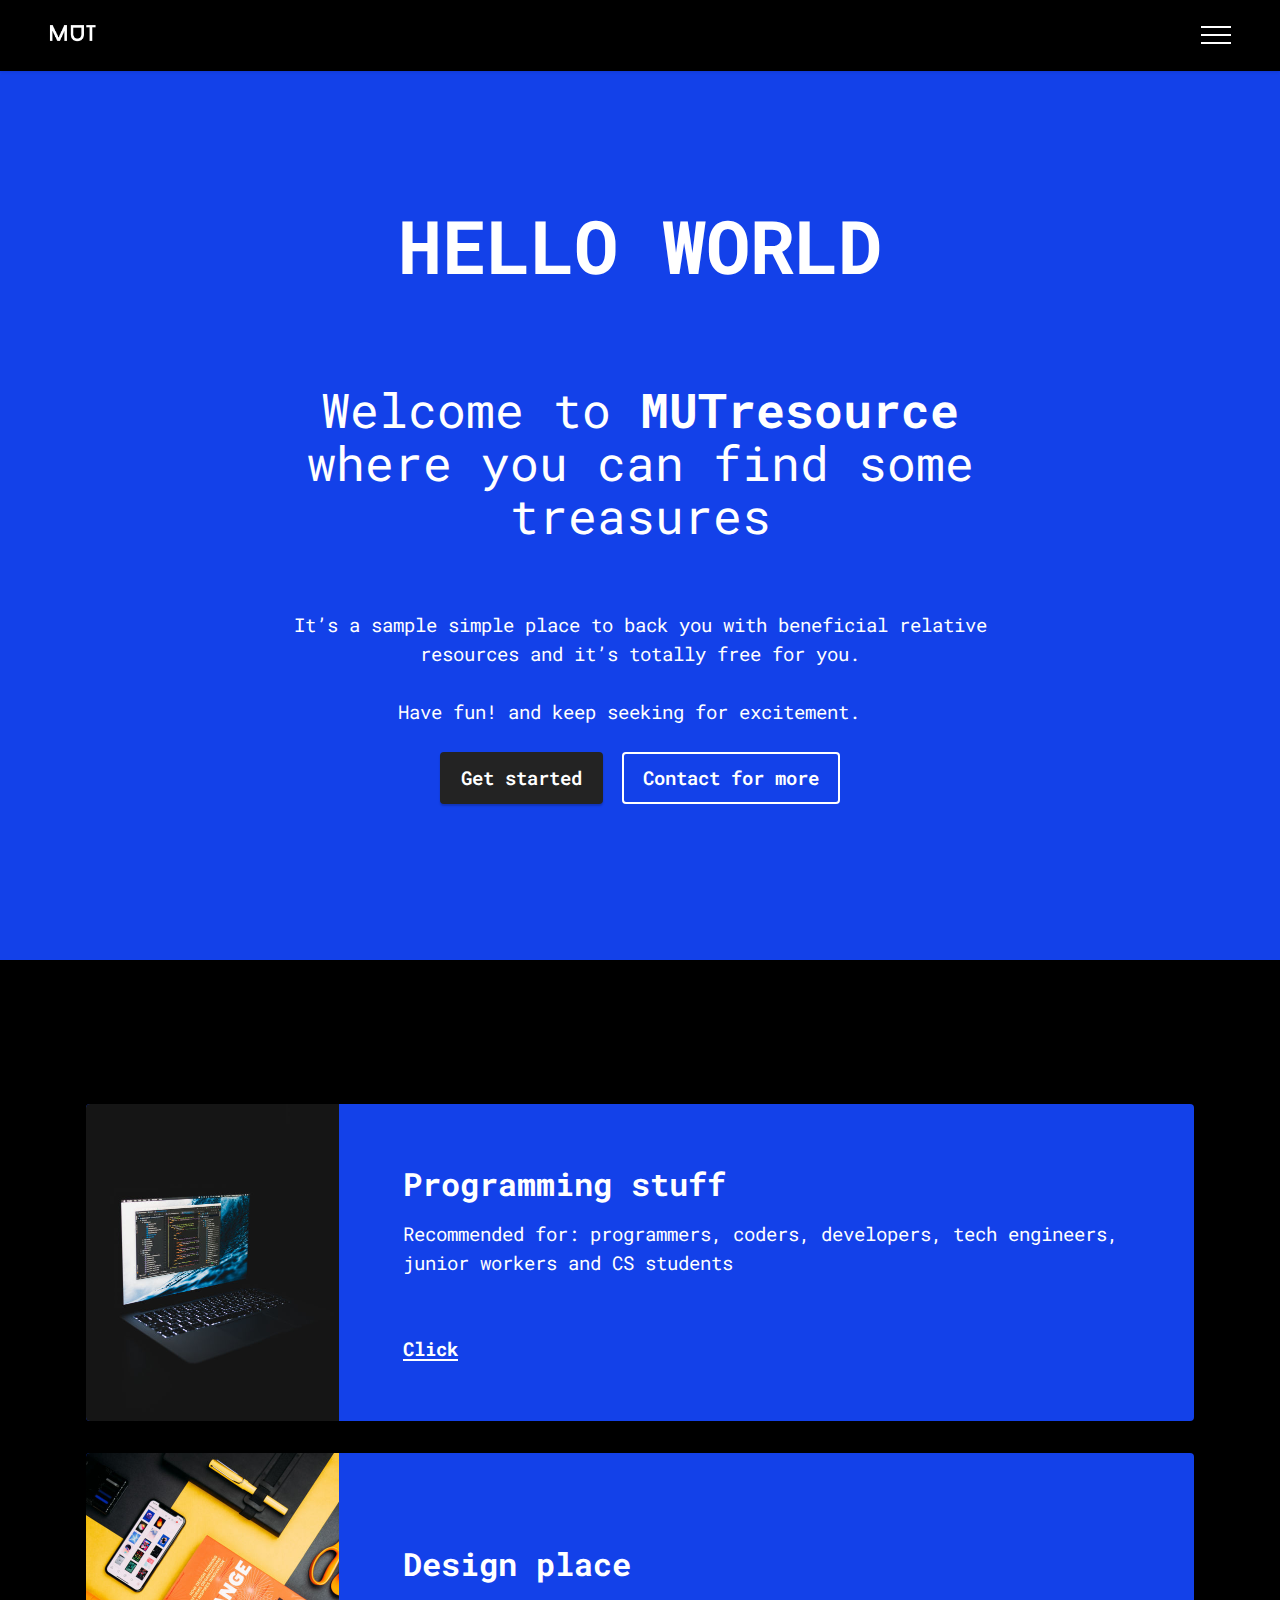
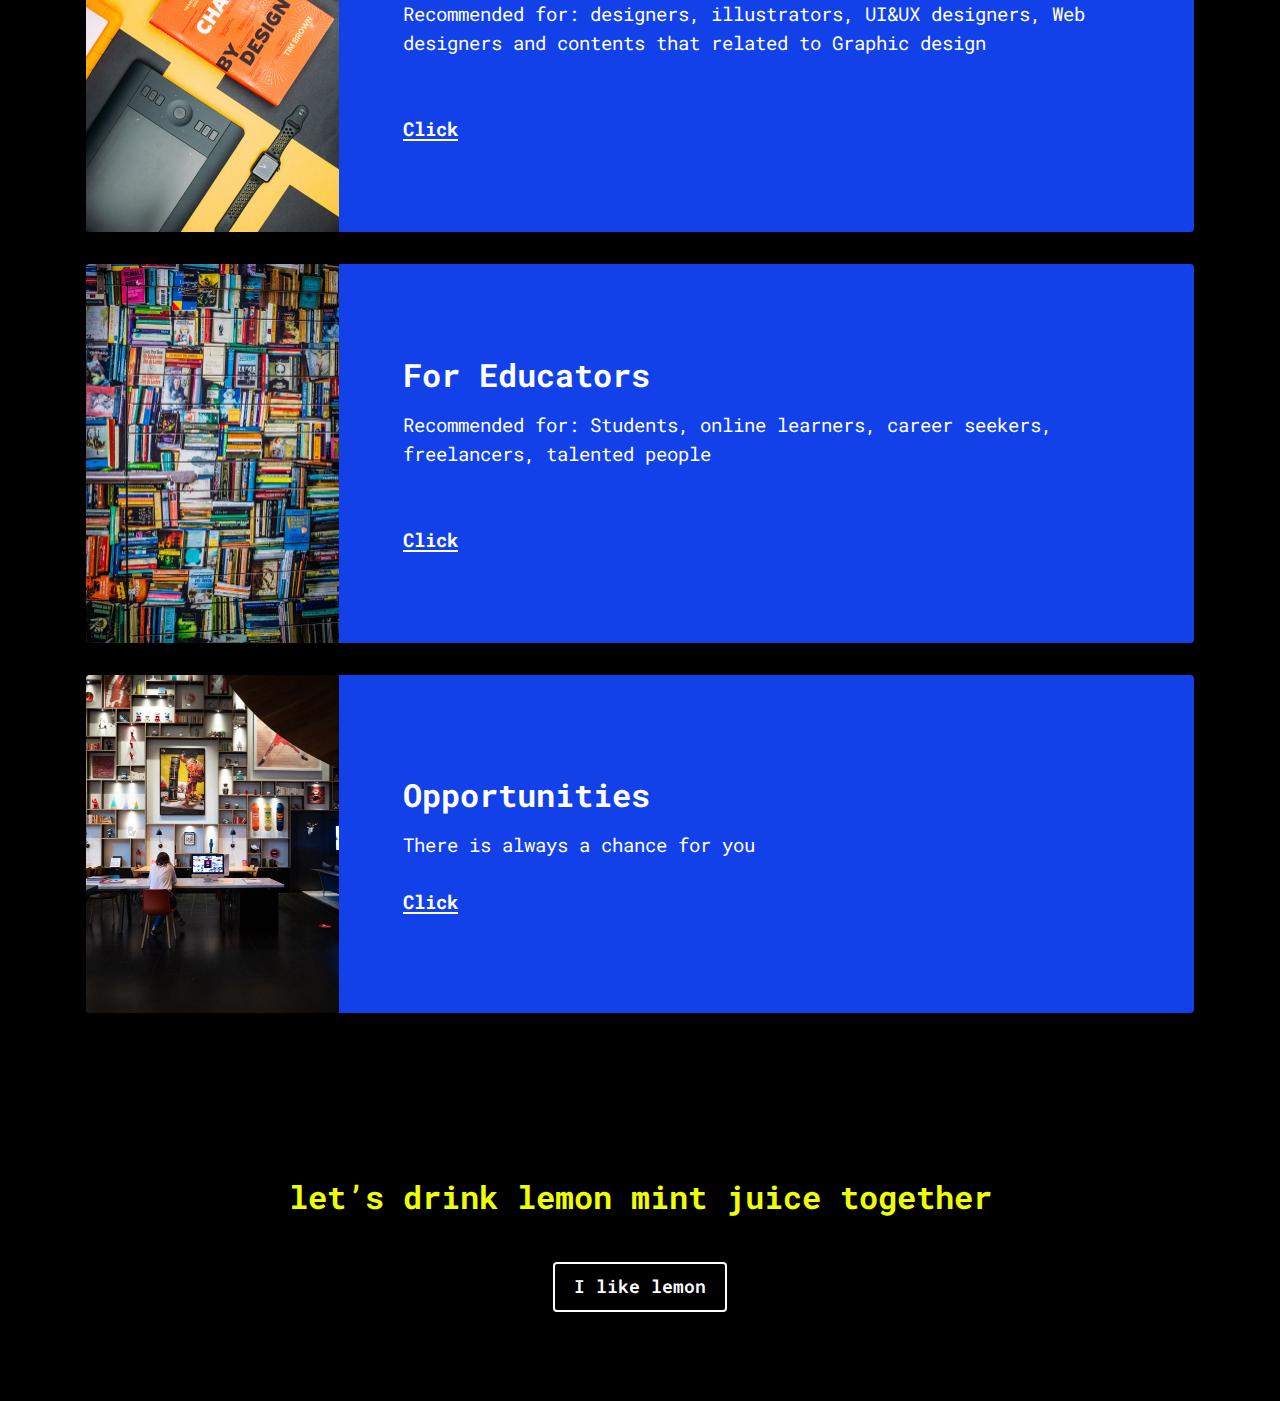
==== index.html @ 55e2ef4f "Update index.html" ====
<!DOCTYPE html>
<html  >
<head>
  <!-- Site made with Mobirise Website Builder v5.3.0, https://mobirise.com -->
  <meta charset="UTF-8">
  <meta http-equiv="X-UA-Compatible" content="IE=edge">
  <meta name="generator" content="Mobirise v5.3.0, mobirise.com">
  <meta name="viewport" content="width=device-width, initial-scale=1, minimum-scale=1">
  <link rel="shortcut icon" href="assets/images/mutw-128x128.png" type="image/x-icon">
  <meta name="description" content="A container for useful resources">
  
  
  <title>MUT</title>
  <link rel="stylesheet" href="assets/web/assets/mobirise-icons2/mobirise2.css">
  <link rel="stylesheet" href="assets/tether/tether.min.css">
  <link rel="stylesheet" href="assets/bootstrap/css/bootstrap.min.css">
  <link rel="stylesheet" href="assets/bootstrap/css/bootstrap-grid.min.css">
  <link rel="stylesheet" href="assets/bootstrap/css/bootstrap-reboot.min.css">
  <link rel="stylesheet" href="assets/dropdown/css/style.css">
  <link rel="stylesheet" href="assets/socicon/css/styles.css">
  <link rel="stylesheet" href="assets/theme/css/style.css">
  <link rel="preload" as="style" href="assets/mobirise/css/mbr-additional.css"><link rel="stylesheet" href="assets/mobirise/css/mbr-additional.css" type="text/css">
  
  
  
  
</head>
<body>
  
  <section class="menu menu1 cid-sCCufRMizf" once="menu" id="menu1-a">
    

    <nav class="navbar navbar-dropdown navbar-fixed-top collapsed">
        <div class="container-fluid">
            <div class="navbar-brand">
                <span class="navbar-logo">
                    <a href="index.html">
                        <img src="assets/images/mutw-80x80.png" alt="Home page" style="height: 3rem;">
                    </a>
                </span>
                
            </div>
            <button class="navbar-toggler" type="button" data-toggle="collapse" data-target="#navbarSupportedContent" aria-controls="navbarNavAltMarkup" aria-expanded="false" aria-label="Toggle navigation">
                <div class="hamburger">
                    <span></span>
                    <span></span>
                    <span></span>
                    <span></span>
                </div>
            </button>
            <div class="collapse navbar-collapse" id="navbarSupportedContent">
                <ul class="navbar-nav nav-dropdown nav-right" data-app-modern-menu="true"><li class="nav-item"><a class="nav-link link text-primary display-4" href="index.html">
                            Home</a></li><li class="nav-item"><a class="nav-link link text-primary display-4" href="Contact.html">Contact</a></li>
                    <li class="nav-item"><a class="nav-link link text-primary display-4" href="Programming.html">
                            Programming stuff</a></li>
                    <li class="nav-item"><a class="nav-link link text-primary display-4" href="Design place.html">Design place</a>
                    </li><li class="nav-item"><a class="nav-link link text-primary display-4" href="For educators.html">For educators</a></li><li class="nav-item"><a class="nav-link link text-primary display-4" href="Opportunities.html">Opportunities</a></li><li class="nav-item"><a class="nav-link link text-primary display-4" href="https://ko-fi.com/yasser_mutwakil">Buy me a coffee</a></li></ul>
                
                
            </div>
        </div>
    </nav>
</section>

<section class="header5 cid-sCCaR4shch mbr-fullscreen" id="header5-1">

    

    

    <div class="container-fluid">
        <div class="row justify-content-center">
            <div class="col-12 col-lg-7">
                <h1 class="mbr-section-title mbr-fonts-style mbr-white mb-3 display-1"><strong>HELLO WORLD</strong><br><strong><br></strong></h1>
                <h2 class="mbr-section-subtitle mbr-fonts-style mbr-white mb-3 display-2">Welcome to <strong>MUTresource</strong> where you can find some treasures<br><br></h2>
                <p class="mbr-text mbr-fonts-style mbr-white display-7">It’s a sample simple place to back you with beneficial relative resources and it’s totally free for you.<br><br>Have fun! and keep seeking for excitement.&nbsp;&nbsp;</p>
                <div class="mbr-section-btn mt-3"><a class="btn btn-black display-7" href="index.html#features11-2">Get started</a>
                    <a class="btn btn-primary-outline display-7" href="Contact.html">Contact for more</a></div>
            </div>
        </div>
    </div>
</section>

<section class="features10 cid-sCCaWDfQAD" id="features11-2">
    <!---->
    
    
    <div class="container">
        <div class="title">
            <h3 class="mbr-section-title mbr-fonts-style mb-4 display-2"></h3>
            
        </div>
        <div class="card">
            <div class="card-wrapper">
                <div class="row align-items-center">
                    <div class="col-12 col-md-3">
                        <div class="image-wrapper">
                            <a href="Programming.html"><img src="assets/images/altumcode-u0tbtn8ur8i-unsplash-506x633.jpg" alt="programming stuff" title=""></a>
                        </div>
                    </div>
                    <div class="col-12 col-md">
                        <div class="card-box">
                            <div class="row">
                                <div class="col-12">
                                    <div class="top-line">
                                        <h4 class="card-title mbr-fonts-style display-5"><strong>Programming stuff</strong></h4>
                                        <p class="cost mbr-fonts-style display-5"></p>
                                    </div>
                                </div>
                                <div class="col-12">
                                    <div class="bottom-line">
                                        <p class="mbr-text mbr-fonts-style m-0 display-7">Recommended for: programmers, coders, developers, tech engineers, junior workers and CS students<br><br><br><a href="Programming.html" class="text-secondary text-primary"><strong>Click</strong></a></p>
                                    </div>
                                </div>
                            </div>
                        </div>
                    </div>
                </div>
            </div>
        </div>
        <div class="card">
            <div class="card-wrapper">
                <div class="row align-items-center">
                    <div class="col-12 col-md-3">
                        <div class="image-wrapper">
                            <a href="Design place.html"><img src="assets/images/krisztian-tabori-iyanci0cyrk-unsplash-506x758.jpg" alt="design place" title=""></a>
                        </div>
                    </div>
                    <div class="col-12 col-md">
                        <div class="card-box">
                            <div class="row">
                                <div class="col-12">
                                    <div class="top-line">
                                        <h4 class="card-title mbr-fonts-style display-5"><strong>Design place</strong></h4>
                                        <p class="cost mbr-fonts-style display-5"></p>
                                    </div>
                                </div>
                                <div class="col-12">
                                    <div class="bottom-line">
                                        <p class="mbr-text mbr-fonts-style m-0 display-7">Recommended for: designers, illustrators, UI&amp;UX designers, Web designers and contents that related to Graphic design<br><br><br><a href="Design place.html" class="text-secondary text-primary"><strong>Click</strong></a><br></p>
                                    </div>
                                </div>
                            </div>
                        </div>
                    </div>
                </div>
            </div>
        </div>
        <div class="card">
            <div class="card-wrapper">
                <div class="row align-items-center">
                    <div class="col-12 col-md-3">
                        <div class="image-wrapper">
                            <a href="For educators.html"><img src="assets/images/stephanie-leblanc-1np-jcccwgq-unsplash-506x759.jpg" alt="for educators" title=""></a>
                        </div>
                    </div>
                    <div class="col-12 col-md">
                        <div class="card-box">
                            <div class="row">
                                <div class="col-12">
                                    <div class="top-line">
                                        <h4 class="card-title mbr-fonts-style display-5"><strong>For Educators</strong></h4>
                                        <p class="cost mbr-fonts-style display-5"></p>
                                    </div>
                                </div>
                                <div class="col-12">
                                    <div class="bottom-line">
                                        <p class="mbr-text mbr-fonts-style m-0 display-7">Recommended for: Students, online learners, career seekers, freelancers, talented people<br><br><br><a href="For educators.html" class="text-success text-primary"><strong>Click</strong></a><br></p>
                                    </div>
                                </div>
                            </div>
                        </div>
                    </div>
                </div>
            </div>
        </div>
        <div class="card">
            <div class="card-wrapper">
                <div class="row align-items-center">
                    <div class="col-12 col-md-3">
                        <div class="image-wrapper">
                            <a href="Opportunities.html"><img src="assets/images/yoav-aziz-tznaxxnp-6a-unsplash-506x675.jpg" alt="opportunities " title=""></a>
                        </div>
                    </div>
                    <div class="col-12 col-md">
                        <div class="card-box">
                            <div class="row">
                                <div class="col-12">
                                    <div class="top-line">
                                        <h4 class="card-title mbr-fonts-style display-5"><strong>Opportunities</strong></h4>
                                        <p class="cost mbr-fonts-style display-5"></p>
                                    </div>
                                </div>
                                <div class="col-12">
                                    <div class="bottom-line">
                                        <p class="mbr-text mbr-fonts-style m-0 display-7">
                                            There is always a chance for you<br><br><a href="Opportunities.html" class="text-primary"><strong>Click</strong></a></p>
                                    </div>
                                </div>
                            </div>
                        </div>
                    </div>
                </div>
            </div>
        </div>
        
        
    </div>
</section>

<section class="info1 cid-sCCoobB0f8" id="info1-7">
    
    
    <div class="align-center container-fluid">
        <div class="row justify-content-center">
            <div class="col-12 col-lg-8">
                <h3 class="mbr-section-title mb-4 mbr-fonts-style display-5"><strong>let’s drink lemon mint juice together</strong></h3>
                
                <div class="mbr-section-btn"><a class="btn btn-primary-outline display-4" href="mailto:yasseralcool101@gmail.com">I like lemon</a></div>
            </div>
        </div>
    </div>

</section><section style="background-color: #000000; font-family: -apple-system, BlinkMacSystemFont, 'Segoe UI', 'Roboto', 'Helvetica Neue', Arial, sans-serif; color:#aaa; font-size:12px; padding: 0; align-items: center; display: flex;"><a href="" style="flex: 1 1; height: 3rem; padding-left: 1rem;"></a><p style="flex: 0 0 auto; margin:0; padding-right:1rem;"><a href="https://mobirise.site/c" style="color:#aaa;"> </a> </p></section><script src="assets/web/assets/jquery/jquery.min.js"></script>  <script src="assets/popper/popper.min.js"></script>  <script src="assets/tether/tether.min.js"></script>  <script src="assets/bootstrap/js/bootstrap.min.js"></script>  <script src="assets/smoothscroll/smooth-scroll.js"></script>  <script src="assets/dropdown/js/nav-dropdown.js"></script>  <script src="assets/dropdown/js/navbar-dropdown.js"></script>  <script src="assets/touchswipe/jquery.touch-swipe.min.js"></script>  <script src="assets/theme/js/script.js"></script>  

    
</body>
</html>
---- assets/web/assets/mobirise-icons2/mobirise2.css ----
@font-face {
  font-family: 'Moririse2';
  font-display: swap;
  src:  url('mobirise2.eot?f2bix4');
  src:  url('mobirise2.eot?f2bix4#iefix') format('embedded-opentype'),
    url('mobirise2.ttf?f2bix4') format('truetype'),
    url('mobirise2.woff?f2bix4') format('woff'),
    url('mobirise2.svg?f2bix4#mobirise2') format('svg');
  font-weight: normal;
  font-style: normal;
}

[class^="mobi-"], [class*=" mobi-"] {
  /* use !important to prevent issues with browser extensions that change fonts */
  font-family: 'Moririse2' !important;
  speak: none;
  font-style: normal;
  font-weight: normal;
  font-variant: normal;
  text-transform: none;
  line-height: 1;

  /* Better Font Rendering =========== */
  -webkit-font-smoothing: antialiased;
  -moz-osx-font-smoothing: grayscale;
}

.mobi-mbri-add-submenu:before {
  content: "\e900";
}
.mobi-mbri-alert:before {
  content: "\e901";
}
.mobi-mbri-align-center:before {
  content: "\e902";
}
.mobi-mbri-align-justify:before {
  content: "\e903";
}
.mobi-mbri-align-left:before {
  content: "\e904";
}
.mobi-mbri-align-right:before {
  content: "\e905";
}
.mobi-mbri-android:before {
  content: "\e906";
}
.mobi-mbri-apple:before {
  content: "\e907";
}
.mobi-mbri-arrow-down:before {
  content: "\e908";
}
.mobi-mbri-arrow-next:before {
  content: "\e909";
}
.mobi-mbri-arrow-prev:before {
  content: "\e90a";
}
.mobi-mbri-arrow-up:before {
  content: "\e90b";
}
.mobi-mbri-bold:before {
  content: "\e90c";
}
.mobi-mbri-bookmark:before {
  content: "\e90d";
}
.mobi-mbri-bootstrap:before {
  content: "\e90e";
}
.mobi-mbri-briefcase:before {
  content: "\e90f";
}
.mobi-mbri-browse:before {
  content: "\e910";
}
.mobi-mbri-bulleted-list:before {
  content: "\e911";
}
.mobi-mbri-calendar:before {
  content: "\e912";
}
.mobi-mbri-camera:before {
  content: "\e913";
}
.mobi-mbri-cart-add:before {
  content: "\e914";
}
.mobi-mbri-cart-full:before {
  content: "\e915";
}
.mobi-mbri-cash:before {
  content: "\e916";
}
.mobi-mbri-change-style:before {
  content: "\e917";
}
.mobi-mbri-chat:before {
  content: "\e918";
}
.mobi-mbri-clock:before {
  content: "\e919";
}
.mobi-mbri-close:before {
  content: "\e91a";
}
.mobi-mbri-cloud:before {
  content: "\e91b";
}
.mobi-mbri-code:before {
  content: "\e91c";
}
.mobi-mbri-contact-form:before {
  content: "\e91d";
}
.mobi-mbri-credit-card:before {
  content: "\e91e";
}
.mobi-mbri-cursor-click:before {
  content: "\e91f";
}
.mobi-mbri-cust-feedback:before {
  content: "\e920";
}
.mobi-mbri-database:before {
  content: "\e921";
}
.mobi-mbri-delivery:before {
  content: "\e922";
}
.mobi-mbri-desktop:before {
  content: "\e923";
}
.mobi-mbri-devices:before {
  content: "\e924";
}
.mobi-mbri-down:before {
  content: "\e925";
}
.mobi-mbri-download-2:before {
  content: "\e926";
}
.mobi-mbri-download:before {
  content: "\e927";
}
.mobi-mbri-drag-n-drop-2:before {
  content: "\e928";
}
.mobi-mbri-drag-n-drop:before {
  content: "\e929";
}
.mobi-mbri-edit-2:before {
  content: "\e92a";
}
.mobi-mbri-edit:before {
  content: "\e92b";
}
.mobi-mbri-error:before {
  content: "\e92c";
}
.mobi-mbri-extension:before {
  content: "\e92d";
}
.mobi-mbri-features:before {
  content: "\e92e";
}
.mobi-mbri-file:before {
  content: "\e92f";
}
.mobi-mbri-flag:before {
  content: "\e930";
}
.mobi-mbri-folder:before {
  content: "\e931";
}
.mobi-mbri-gift:before {
  content: "\e932";
}
.mobi-mbri-github:before {
  content: "\e933";
}
.mobi-mbri-globe-2:before {
  content: "\e934";
}
.mobi-mbri-globe:before {
  content: "\e935";
}
.mobi-mbri-growing-chart:before {
  content: "\e936";
}
.mobi-mbri-hearth:before {
  content: "\e937";
}
.mobi-mbri-help:before {
  content: "\e938";
}
.mobi-mbri-home:before {
  content: "\e939";
}
.mobi-mbri-hot-cup:before {
  content: "\e93a";
}
.mobi-mbri-idea:before {
  content: "\e93b";
}
.mobi-mbri-image-gallery:before {
  content: "\e93c";
}
.mobi-mbri-image-slider:before {
  content: "\e93d";
}
.mobi-mbri-info:before {
  content: "\e93e";
}
.mobi-mbri-italic:before {
  content: "\e93f";
}
.mobi-mbri-key:before {
  content: "\e940";
}
.mobi-mbri-laptop:before {
  content: "\e941";
}
.mobi-mbri-layers:before {
  content: "\e942";
}
.mobi-mbri-left-right:before {
  content: "\e943";
}
.mobi-mbri-left:before {
  content: "\e944";
}
.mobi-mbri-letter:before {
  content: "\e945";
}
.mobi-mbri-like:before {
  content: "\e946";
}
.mobi-mbri-link:before {
  content: "\e947";
}
.mobi-mbri-lock:before {
  content: "\e948";
}
.mobi-mbri-login:before {
  content: "\e949";
}
.mobi-mbri-logout:before {
  content: "\e94a";
}
.mobi-mbri-magic-stick:before {
  content: "\e94b";
}
.mobi-mbri-map-pin:before {
  content: "\e94c";
}
.mobi-mbri-menu:before {
  content: "\e94d";
}
.mobi-mbri-mobile-2:before {
  content: "\e94e";
}
.mobi-mbri-mobile-horizontal:before {
  content: "\e94f";
}
.mobi-mbri-mobile:before {
  content: "\e950";
}
.mobi-mbri-mobirise:before {
  content: "\e951";
}
.mobi-mbri-more-horizontal:before {
  content: "\e952";
}
.mobi-mbri-more-vertical:before {
  content: "\e953";
}
.mobi-mbri-music:before {
  content: "\e954";
}
.mobi-mbri-new-file:before {
  content: "\e955";
}
.mobi-mbri-numbered-list:before {
  content: "\e956";
}
.mobi-mbri-opened-folder:before {
  content: "\e957";
}
.mobi-mbri-pages:before {
  content: "\e958";
}
.mobi-mbri-paper-plane:before {
  content: "\e959";
}
.mobi-mbri-paperclip:before {
  content: "\e95a";
}
.mobi-mbri-phone:before {
  content: "\e95b";
}
.mobi-mbri-photo:before {
  content: "\e95c";
}
.mobi-mbri-photos:before {
  content: "\e95d";
}
.mobi-mbri-pin:before {
  content: "\e95e";
}
.mobi-mbri-play:before {
  content: "\e95f";
}
.mobi-mbri-plus:before {
  content: "\e960";
}
.mobi-mbri-preview:before {
  content: "\e961";
}
.mobi-mbri-print:before {
  content: "\e962";
}
.mobi-mbri-protect:before {
  content: "\e963";
}
.mobi-mbri-question:before {
  content: "\e964";
}
.mobi-mbri-quote-left:before {
  content: "\e965";
}
.mobi-mbri-quote-right:before {
  content: "\e966";
}
.mobi-mbri-redo:before {
  content: "\e967";
}
.mobi-mbri-refresh:before {
  content: "\e968";
}
.mobi-mbri-responsive-2:before {
  content: "\e969";
}
.mobi-mbri-responsive:before {
  content: "\e96a";
}
.mobi-mbri-right:before {
  content: "\e96b";
}
.mobi-mbri-rocket:before {
  content: "\e96c";
}
.mobi-mbri-sad-face:before {
  content: "\e96d";
}
.mobi-mbri-sale:before {
  content: "\e96e";
}
.mobi-mbri-save:before {
  content: "\e96f";
}
.mobi-mbri-search:before {
  content: "\e970";
}
.mobi-mbri-setting-2:before {
  content: "\e971";
}
.mobi-mbri-setting-3:before {
  content: "\e972";
}
.mobi-mbri-setting:before {
  content: "\e973";
}
.mobi-mbri-share:before {
  content: "\e974";
}
.mobi-mbri-shopping-bag:before {
  content: "\e975";
}
.mobi-mbri-shopping-basket:before {
  content: "\e976";
}
.mobi-mbri-shopping-cart:before {
  content: "\e977";
}
.mobi-mbri-sites:before {
  content: "\e978";
}
.mobi-mbri-smile-face:before {
  content: "\e979";
}
.mobi-mbri-speed:before {
  content: "\e97a";
}
.mobi-mbri-star:before {
  content: "\e97b";
}
.mobi-mbri-success:before {
  content: "\e97c";
}
.mobi-mbri-sun:before {
  content: "\e97d";
}
.mobi-mbri-sun2:before {
  content: "\e97e";
}
.mobi-mbri-tablet-vertical:before {
  content: "\e97f";
}
.mobi-mbri-tablet:before {
  content: "\e980";
}
.mobi-mbri-target:before {
  content: "\e981";
}
.mobi-mbri-timer:before {
  content: "\e982";
}
.mobi-mbri-to-ftp:before {
  content: "\e983";
}
.mobi-mbri-to-local-drive:before {
  content: "\e984";
}
.mobi-mbri-touch-swipe:before {
  content: "\e985";
}
.mobi-mbri-touch:before {
  content: "\e986";
}
.mobi-mbri-trash:before {
  content: "\e987";
}
.mobi-mbri-underline:before {
  content: "\e988";
}
.mobi-mbri-undo:before {
  content: "\e989";
}
.mobi-mbri-unlink:before {
  content: "\e98a";
}
.mobi-mbri-unlock:before {
  content: "\e98b";
}
.mobi-mbri-up-down:before {
  content: "\e98c";
}
.mobi-mbri-up:before {
  content: "\e98d";
}
.mobi-mbri-update:before {
  content: "\e98e";
}
.mobi-mbri-upload-2:before {
  content: "\e98f";
}
.mobi-mbri-upload:before {
  content: "\e990";
}
.mobi-mbri-user-2:before {
  content: "\e991";
}
.mobi-mbri-user:before {
  content: "\e992";
}
.mobi-mbri-users:before {
  content: "\e993";
}
.mobi-mbri-video-play:before {
  content: "\e994";
}
.mobi-mbri-video:before {
  content: "\e995";
}
.mobi-mbri-watch:before {
  content: "\e996";
}
.mobi-mbri-website-theme-2:before {
  content: "\e997";
}
.mobi-mbri-website-theme:before {
  content: "\e998";
}
.mobi-mbri-wifi:before {
  content: "\e999";
}
.mobi-mbri-windows:before {
  content: "\e99a";
}
.mobi-mbri-zoom-in:before {
  content: "\e99b";
}
.mobi-mbri-zoom-out:before {
  content: "\e99c";
}
---- assets/dropdown/css/style.css ----
.navbar-dropdown {
  left: 0;
  padding: 0;
  position: absolute;
  right: 0;
  top: 0;
  transition: all 0.45s ease;
  z-index: 1030;
  background: #282828; }
  .navbar-dropdown .navbar-logo {
    margin-right: 0.8rem;
    transition: margin 0.3s ease-in-out;
    vertical-align: middle; }
    .navbar-dropdown .navbar-logo img {
      height: 3.125rem;
      transition: all 0.3s ease-in-out; }
    .navbar-dropdown .navbar-logo.mbr-iconfont {
      font-size: 3.125rem;
      line-height: 3.125rem; }
  .navbar-dropdown .navbar-caption {
    font-weight: 700;
    white-space: normal;
    vertical-align: -4px;
    line-height: 3.125rem !important; }
    .navbar-dropdown .navbar-caption, .navbar-dropdown .navbar-caption:hover {
      color: inherit;
      text-decoration: none; }
  .navbar-dropdown .mbr-iconfont + .navbar-caption {
    vertical-align: -1px; }
  .navbar-dropdown.navbar-fixed-top {
    position: fixed; }
  .navbar-dropdown .navbar-brand span {
    vertical-align: -4px; }
  .navbar-dropdown.bg-color.transparent {
    background: none; }
  .navbar-dropdown.navbar-short .navbar-brand {
    padding: 0.625rem 0; }
    .navbar-dropdown.navbar-short .navbar-brand span {
      vertical-align: -1px; }
  .navbar-dropdown.navbar-short .navbar-caption {
    line-height: 2.375rem !important;
    vertical-align: -2px; }
  .navbar-dropdown.navbar-short .navbar-logo {
    margin-right: 0.5rem; }
    .navbar-dropdown.navbar-short .navbar-logo img {
      height: 2.375rem; }
    .navbar-dropdown.navbar-short .navbar-logo.mbr-iconfont {
      font-size: 2.375rem;
      line-height: 2.375rem; }
  .navbar-dropdown.navbar-short .mbr-table-cell {
    height: 3.625rem; }
  .navbar-dropdown .navbar-close {
    left: 0.6875rem;
    position: fixed;
    top: 0.75rem;
    z-index: 1000; }
  .navbar-dropdown .hamburger-icon {
    content: "";
    display: inline-block;
    vertical-align: middle;
    width: 16px;
    -webkit-box-shadow: 0 -6px 0 1px #282828,0 0 0 1px #282828,0 6px 0 1px #282828;
    -moz-box-shadow: 0 -6px 0 1px #282828,0 0 0 1px #282828,0 6px 0 1px #282828;
    box-shadow: 0 -6px 0 1px #282828,0 0 0 1px #282828,0 6px 0 1px #282828; }

.dropdown-menu .dropdown-toggle[data-toggle="dropdown-submenu"]::after {
  border-bottom: 0.35em solid transparent;
  border-left: 0.35em solid;
  border-right: 0;
  border-top: 0.35em solid transparent;
  margin-left: 0.3rem; }

.dropdown-menu .dropdown-item:focus {
  outline: 0; }

.nav-dropdown {
  font-size: 0.75rem;
  font-weight: 500;
  height: auto !important; }
  .nav-dropdown .nav-btn {
    padding-left: 1rem; }
  .nav-dropdown .link {
    margin: .667em 1.667em;
    font-weight: 500;
    padding: 0;
    transition: color .2s ease-in-out; }
    .nav-dropdown .link.dropdown-toggle {
      margin-right: 2.583em; }
      .nav-dropdown .link.dropdown-toggle::after {
        margin-left: .25rem;
        border-top: 0.35em solid;
        border-right: 0.35em solid transparent;
        border-left: 0.35em solid transparent;
        border-bottom: 0; }
      .nav-dropdown .link.dropdown-toggle[aria-expanded="true"] {
        margin: 0;
        padding: 0.667em 3.263em  0.667em 1.667em; }
  .nav-dropdown .link::after,
  .nav-dropdown .dropdown-item::after {
    color: inherit; }
  .nav-dropdown .btn {
    font-size: 0.75rem;
    font-weight: 700;
    letter-spacing: 0;
    margin-bottom: 0;
    padding-left: 1.25rem;
    padding-right: 1.25rem; }
  .nav-dropdown .dropdown-menu {
    border-radius: 0;
    border: 0;
    left: 0;
    margin: 0;
    padding-bottom: 1.25rem;
    padding-top: 1.25rem;
    position: relative; }
  .nav-dropdown .dropdown-submenu {
    margin-left: 0.125rem;
    top: 0; }
  .nav-dropdown .dropdown-item {
    font-weight: 500;
    line-height: 2;
    padding: 0.3846em 4.615em 0.3846em 1.5385em;
    position: relative;
    transition: color .2s ease-in-out, background-color .2s ease-in-out; }
    .nav-dropdown .dropdown-item::after {
      margin-top: -0.3077em;
      position: absolute;
      right: 1.1538em;
      top: 50%; }
    .nav-dropdown .dropdown-item:focus, .nav-dropdown .dropdown-item:hover {
      background: none; }

@media (max-width: 767px) {
  .nav-dropdown.navbar-toggleable-sm {
    bottom: 0;
    display: none;
    left: 0;
    overflow-x: hidden;
    position: fixed;
    top: 0;
    transform: translateX(-100%);
    -ms-transform: translateX(-100%);
    -webkit-transform: translateX(-100%);
    width: 18.75rem;
    z-index: 999; } }
.nav-dropdown.navbar-toggleable-xl {
  bottom: 0;
  display: none;
  left: 0;
  overflow-x: hidden;
  position: fixed;
  top: 0;
  transform: translateX(-100%);
  -ms-transform: translateX(-100%);
  -webkit-transform: translateX(-100%);
  width: 18.75rem;
  z-index: 999; }

.nav-dropdown-sm {
  display: block !important;
  overflow-x: hidden;
  overflow: auto;
  padding-top: 3.875rem; }
  .nav-dropdown-sm::after {
    content: "";
    display: block;
    height: 3rem;
    width: 100%; }
  .nav-dropdown-sm.collapse.in ~ .navbar-close {
    display: block !important; }
  .nav-dropdown-sm.collapsing, .nav-dropdown-sm.collapse.in {
    transform: translateX(0);
    -ms-transform: translateX(0);
    -webkit-transform: translateX(0);
    transition: all 0.25s ease-out;
    -webkit-transition: all 0.25s ease-out;
    background: #282828; }
  .nav-dropdown-sm.collapsing[aria-expanded="false"] {
    transform: translateX(-100%);
    -ms-transform: translateX(-100%);
    -webkit-transform: translateX(-100%); }
  .nav-dropdown-sm .nav-item {
    display: block;
    margin-left: 0 !important;
    padding-left: 0; }
  .nav-dropdown-sm .link,
  .nav-dropdown-sm .dropdown-item {
    border-top: 1px dotted rgba(255, 255, 255, 0.1);
    font-size: 0.8125rem;
    line-height: 1.6;
    margin: 0 !important;
    padding: 0.875rem 2.4rem 0.875rem 1.5625rem !important;
    position: relative;
    white-space: normal; }
    .nav-dropdown-sm .link:focus, .nav-dropdown-sm .link:hover,
    .nav-dropdown-sm .dropdown-item:focus,
    .nav-dropdown-sm .dropdown-item:hover {
      background: rgba(0, 0, 0, 0.2) !important;
      color: #c0a375; }
  .nav-dropdown-sm .nav-btn {
    position: relative;
    padding: 1.5625rem 1.5625rem 0 1.5625rem; }
    .nav-dropdown-sm .nav-btn::before {
      border-top: 1px dotted rgba(255, 255, 255, 0.1);
      content: "";
      left: 0;
      position: absolute;
      top: 0;
      width: 100%; }
    .nav-dropdown-sm .nav-btn + .nav-btn {
      padding-top: 0.625rem; }
      .nav-dropdown-sm .nav-btn + .nav-btn::before {
        display: none; }
  .nav-dropdown-sm .btn {
    padding: 0.625rem 0; }
  .nav-dropdown-sm .dropdown-toggle[data-toggle="dropdown-submenu"]::after {
    margin-left: .25rem;
    border-top: 0.35em solid;
    border-right: 0.35em solid transparent;
    border-left: 0.35em solid transparent;
    border-bottom: 0; }
  .nav-dropdown-sm .dropdown-toggle[data-toggle="dropdown-submenu"][aria-expanded="true"]::after {
    border-top: 0;
    border-right: 0.35em solid transparent;
    border-left: 0.35em solid transparent;
    border-bottom: 0.35em solid; }
  .nav-dropdown-sm .dropdown-menu {
    margin: 0;
    padding: 0;
    position: relative;
    top: 0;
    left: 0;
    width: 100%;
    border: 0;
    float: none;
    border-radius: 0;
    background: none; }
  .nav-dropdown-sm .dropdown-submenu {
    left: 100%;
    margin-left: 0.125rem;
    margin-top: -1.25rem;
    top: 0; }

.navbar-toggleable-sm .nav-dropdown .dropdown-menu {
  position: absolute; }

.navbar-toggleable-sm .nav-dropdown .dropdown-submenu {
  left: 100%;
  margin-left: 0.125rem;
  margin-top: -1.25rem;
  top: 0; }

.navbar-toggleable-sm.opened .nav-dropdown .dropdown-menu {
  position: relative; }

.navbar-toggleable-sm.opened .nav-dropdown .dropdown-submenu {
  left: 0;
  margin-left: 00rem;
  margin-top: 0rem;
  top: 0; }

.is-builder .nav-dropdown.collapsing {
  transition: none !important; }

/*# sourceMappingURL=style.css.map */
---- assets/socicon/css/styles.css ----
@charset "UTF-8";

@font-face {
  font-family: 'Socicon';
  src:  url('../fonts/socicon.eot');
  src:  url('../fonts/socicon.eot?#iefix') format('embedded-opentype'),
    url('../fonts/socicon.woff2') format('woff2'),
    url('../fonts/socicon.ttf') format('truetype'),
    url('../fonts/socicon.woff') format('woff'),
    url('../fonts/socicon.svg#socicon') format('svg');
  font-weight: normal;
  font-style: normal;
  font-display: swap;
}

[data-icon]:before {
  font-family: "socicon" !important;
  content: attr(data-icon);
  font-style: normal !important;
  font-weight: normal !important;
  font-variant: normal !important;
  text-transform: none !important;
  speak: none;
  line-height: 1;
  -webkit-font-smoothing: antialiased;
  -moz-osx-font-smoothing: grayscale;
}

[class^="socicon-"], [class*=" socicon-"] {
  /* use !important to prevent issues with browser extensions that change fonts */
  font-family: 'Socicon' !important;
  speak: none;
  font-style: normal;
  font-weight: normal;
  font-variant: normal;
  text-transform: none;
  line-height: 1;

  /* Better Font Rendering =========== */
  -webkit-font-smoothing: antialiased;
  -moz-osx-font-smoothing: grayscale;
}

.socicon-eitaa:before {
  content: "\e97c";
}
.socicon-soroush:before {
  content: "\e97d";
}
.socicon-bale:before {
  content: "\e97e";
}
.socicon-zazzle:before {
  content: "\e97b";
}
.socicon-society6:before {
  content: "\e97a";
}
.socicon-redbubble:before {
  content: "\e979";
}
.socicon-avvo:before {
  content: "\e978";
}
.socicon-stitcher:before {
  content: "\e977";
}
.socicon-googlehangouts:before {
  content: "\e974";
}
.socicon-dlive:before {
  content: "\e975";
}
.socicon-vsco:before {
  content: "\e976";
}
.socicon-flipboard:before {
  content: "\e973";
}
.socicon-ubuntu:before {
  content: "\e958";
}
.socicon-artstation:before {
  content: "\e959";
}
.socicon-invision:before {
  content: "\e95a";
}
.socicon-torial:before {
  content: "\e95b";
}
.socicon-collectorz:before {
  content: "\e95c";
}
.socicon-seenthis:before {
  content: "\e95d";
}
.socicon-googleplaymusic:before {
  content: "\e95e";
}
.socicon-debian:before {
  content: "\e95f";
}
.socicon-filmfreeway:before {
  content: "\e960";
}
.socicon-gnome:before {
  content: "\e961";
}
.socicon-itchio:before {
  content: "\e962";
}
.socicon-jamendo:before {
  content: "\e963";
}
.socicon-mix:before {
  content: "\e964";
}
.socicon-sharepoint:before {
  content: "\e965";
}
.socicon-tinder:before {
  content: "\e966";
}
.socicon-windguru:before {
  content: "\e967";
}
.socicon-cdbaby:before {
  content: "\e968";
}
.socicon-elementaryos:before {
  content: "\e969";
}
.socicon-stage32:before {
  content: "\e96a";
}
.socicon-tiktok:before {
  content: "\e96b";
}
.socicon-gitter:before {
  content: "\e96c";
}
.socicon-letterboxd:before {
  content: "\e96d";
}
.socicon-threema:before {
  content: "\e96e";
}
.socicon-splice:before {
  content: "\e96f";
}
.socicon-metapop:before {
  content: "\e970";
}
.socicon-naver:before {
  content: "\e971";
}
.socicon-remote:before {
  content: "\e972";
}
.socicon-internet:before {
  content: "\e957";
}
.socicon-moddb:before {
  content: "\e94b";
}
.socicon-indiedb:before {
  content: "\e94c";
}
.socicon-traxsource:before {
  content: "\e94d";
}
.socicon-gamefor:before {
  content: "\e94e";
}
.socicon-pixiv:before {
  content: "\e94f";
}
.socicon-myanimelist:before {
  content: "\e950";
}
.socicon-blackberry:before {
  content: "\e951";
}
.socicon-wickr:before {
  content: "\e952";
}
.socicon-spip:before {
  content: "\e953";
}
.socicon-napster:before {
  content: "\e954";
}
.socicon-beatport:before {
  content: "\e955";
}
.socicon-hackerone:before {
  content: "\e956";
}
.socicon-hackernews:before {
  content: "\e946";
}
.socicon-smashwords:before {
  content: "\e947";
}
.socicon-kobo:before {
  content: "\e948";
}
.socicon-bookbub:before {
  content: "\e949";
}
.socicon-mailru:before {
  content: "\e94a";
}
.socicon-gitlab:before {
  content: "\e945";
}
.socicon-instructables:before {
  content: "\e944";
}
.socicon-portfolio:before {
  content: "\e943";
}
.socicon-codered:before {
  content: "\e940";
}
.socicon-origin:before {
  content: "\e941";
}
.socicon-nextdoor:before {
  content: "\e942";
}
.socicon-udemy:before {
  content: "\e93f";
}
.socicon-livemaster:before {
  content: "\e93e";
}
.socicon-crunchbase:before {
  content: "\e93b";
}
.socicon-homefy:before {
  content: "\e93c";
}
.socicon-calendly:before {
  content: "\e93d";
}
.socicon-realtor:before {
  content: "\e90f";
}
.socicon-tidal:before {
  content: "\e910";
}
.socicon-qobuz:before {
  content: "\e911";
}
.socicon-natgeo:before {
  content: "\e912";
}
.socicon-mastodon:before {
  content: "\e913";
}
.socicon-unsplash:before {
  content: "\e914";
}
.socicon-homeadvisor:before {
  content: "\e915";
}
.socicon-angieslist:before {
  content: "\e916";
}
.socicon-codepen:before {
  content: "\e917";
}
.socicon-slack:before {
  content: "\e918";
}
.socicon-openaigym:before {
  content: "\e919";
}
.socicon-logmein:before {
  content: "\e91a";
}
.socicon-fiverr:before {
  content: "\e91b";
}
.socicon-gotomeeting:before {
  content: "\e91c";
}
.socicon-aliexpress:before {
  content: "\e91d";
}
.socicon-guru:before {
  content: "\e91e";
}
.socicon-appstore:before {
  content: "\e91f";
}
.socicon-homes:before {
  content: "\e920";
}
.socicon-zoom:before {
  content: "\e921";
}
.socicon-alibaba:before {
  content: "\e922";
}
.socicon-craigslist:before {
  content: "\e923";
}
.socicon-wix:before {
  content: "\e924";
}
.socicon-redfin:before {
  content: "\e925";
}
.socicon-googlecalendar:before {
  content: "\e926";
}
.socicon-shopify:before {
  content: "\e927";
}
.socicon-freelancer:before {
  content: "\e928";
}
.socicon-seedrs:before {
  content: "\e929";
}
.socicon-bing:before {
  content: "\e92a";
}
.socicon-doodle:before {
  content: "\e92b";
}
.socicon-bonanza:before {
  content: "\e92c";
}
.socicon-squarespace:before {
  content: "\e92d";
}
.socicon-toptal:before {
  content: "\e92e";
}
.socicon-gust:before {
  content: "\e92f";
}
.socicon-ask:before {
  content: "\e930";
}
.socicon-trulia:before {
  content: "\e931";
}
.socicon-loomly:before {
  content: "\e932";
}
.socicon-ghost:before {
  content: "\e933";
}
.socicon-upwork:before {
  content: "\e934";
}
.socicon-fundable:before {
  content: "\e935";
}
.socicon-booking:before {
  content: "\e936";
}
.socicon-googlemaps:before {
  content: "\e937";
}
.socicon-zillow:before {
  content: "\e938";
}
.socicon-niconico:before {
  content: "\e939";
}
.socicon-toneden:before {
  content: "\e93a";
}
.socicon-augment:before {
  content: "\e908";
}
.socicon-bitbucket:before {
  content: "\e909";
}
.socicon-fyuse:before {
  content: "\e90a";
}
.socicon-yt-gaming:before {
  content: "\e90b";
}
.socicon-sketchfab:before {
  content: "\e90c";
}
.socicon-mobcrush:before {
  content: "\e90d";
}
.socicon-microsoft:before {
  content: "\e90e";
}
.socicon-pandora:before {
  content: "\e907";
}
.socicon-messenger:before {
  content: "\e906";
}
.socicon-gamewisp:before {
  content: "\e905";
}
.socicon-bloglovin:before {
  content: "\e904";
}
.socicon-tunein:before {
  content: "\e903";
}
.socicon-gamejolt:before {
  content: "\e901";
}
.socicon-trello:before {
  content: "\e902";
}
.socicon-spreadshirt:before {
  content: "\e900";
}
.socicon-500px:before {
  content: "\e000";
}
.socicon-8tracks:before {
  content: "\e001";
}
.socicon-airbnb:before {
  content: "\e002";
}
.socicon-alliance:before {
  content: "\e003";
}
.socicon-amazon:before {
  content: "\e004";
}
.socicon-amplement:before {
  content: "\e005";
}
.socicon-android:before {
  content: "\e006";
}
.socicon-angellist:before {
  content: "\e007";
}
.socicon-apple:before {
  content: "\e008";
}
.socicon-appnet:before {
  content: "\e009";
}
.socicon-baidu:before {
  content: "\e00a";
}
.socicon-bandcamp:before {
  content: "\e00b";
}
.socicon-battlenet:before {
  content: "\e00c";
}
.socicon-mixer:before {
  content: "\e00d";
}
.socicon-bebee:before {
  content: "\e00e";
}
.socicon-bebo:before {
  content: "\e00f";
}
.socicon-behance:before {
  content: "\e010";
}
.socicon-blizzard:before {
  content: "\e011";
}
.socicon-blogger:before {
  content: "\e012";
}
.socicon-buffer:before {
  content: "\e013";
}
.socicon-chrome:before {
  content: "\e014";
}
.socicon-coderwall:before {
  content: "\e015";
}
.socicon-curse:before {
  content: "\e016";
}
.socicon-dailymotion:before {
  content: "\e017";
}
.socicon-deezer:before {
  content: "\e018";
}
.socicon-delicious:before {
  content: "\e019";
}
.socicon-deviantart:before {
  content: "\e01a";
}
.socicon-diablo:before {
  content: "\e01b";
}
.socicon-digg:before {
  content: "\e01c";
}
.socicon-discord:before {
  content: "\e01d";
}
.socicon-disqus:before {
  content: "\e01e";
}
.socicon-douban:before {
  content: "\e01f";
}
.socicon-draugiem:before {
  content: "\e020";
}
.socicon-dribbble:before {
  content: "\e021";
}
.socicon-drupal:before {
  content: "\e022";
}
.socicon-ebay:before {
  content: "\e023";
}
.socicon-ello:before {
  content: "\e024";
}
.socicon-endomodo:before {
  content: "\e025";
}
.socicon-envato:before {
  content: "\e026";
}
.socicon-etsy:before {
  content: "\e027";
}
.socicon-facebook:before {
  content: "\e028";
}
.socicon-feedburner:before {
  content: "\e029";
}
.socicon-filmweb:before {
  content: "\e02a";
}
.socicon-firefox:before {
  content: "\e02b";
}
.socicon-flattr:before {
  content: "\e02c";
}
.socicon-flickr:before {
  content: "\e02d";
}
.socicon-formulr:before {
  content: "\e02e";
}
.socicon-forrst:before {
  content: "\e02f";
}
.socicon-foursquare:before {
  content: "\e030";
}
.socicon-friendfeed:before {
  content: "\e031";
}
.socicon-github:before {
  content: "\e032";
}
.socicon-goodreads:before {
  content: "\e033";
}
.socicon-google:before {
  content: "\e034";
}
.socicon-googlescholar:before {
  content: "\e035";
}
.socicon-googlegroups:before {
  content: "\e036";
}
.socicon-googlephotos:before {
  content: "\e037";
}
.socicon-googleplus:before {
  content: "\e038";
}
.socicon-grooveshark:before {
  content: "\e039";
}
.socicon-hackerrank:before {
  content: "\e03a";
}
.socicon-hearthstone:before {
  content: "\e03b";
}
.socicon-hellocoton:before {
  content: "\e03c";
}
.socicon-heroes:before {
  content: "\e03d";
}
.socicon-smashcast:before {
  content: "\e03e";
}
.socicon-horde:before {
  content: "\e03f";
}
.socicon-houzz:before {
  content: "\e040";
}
.socicon-icq:before {
  content: "\e041";
}
.socicon-identica:before {
  content: "\e042";
}
.socicon-imdb:before {
  content: "\e043";
}
.socicon-instagram:before {
  content: "\e044";
}
.socicon-issuu:before {
  content: "\e045";
}
.socicon-istock:before {
  content: "\e046";
}
.socicon-itunes:before {
  content: "\e047";
}
.socicon-keybase:before {
  content: "\e048";
}
.socicon-lanyrd:before {
  content: "\e049";
}
.socicon-lastfm:before {
  content: "\e04a";
}
.socicon-line:before {
  content: "\e04b";
}
.socicon-linkedin:before {
  content: "\e04c";
}
.socicon-livejournal:before {
  content: "\e04d";
}
.socicon-lyft:before {
  content: "\e04e";
}
.socicon-macos:before {
  content: "\e04f";
}
.socicon-mail:before {
  content: "\e050";
}
.socicon-medium:before {
  content: "\e051";
}
.socicon-meetup:before {
  content: "\e052";
}
.socicon-mixcloud:before {
  content: "\e053";
}
.socicon-modelmayhem:before {
  content: "\e054";
}
.socicon-mumble:before {
  content: "\e055";
}
.socicon-myspace:before {
  content: "\e056";
}
.socicon-newsvine:before {
  content: "\e057";
}
.socicon-nintendo:before {
  content: "\e058";
}
.socicon-npm:before {
  content: "\e059";
}
.socicon-odnoklassniki:before {
  content: "\e05a";
}
.socicon-openid:before {
  content: "\e05b";
}
.socicon-opera:before {
  content: "\e05c";
}
.socicon-outlook:before {
  content: "\e05d";
}
.socicon-overwatch:before {
  content: "\e05e";
}
.socicon-patreon:before {
  content: "\e05f";
}
.socicon-paypal:before {
  content: "\e060";
}
.socicon-periscope:before {
  content: "\e061";
}
.socicon-persona:before {
  content: "\e062";
}
.socicon-pinterest:before {
  content: "\e063";
}
.socicon-play:before {
  content: "\e064";
}
.socicon-player:before {
  content: "\e065";
}
.socicon-playstation:before {
  content: "\e066";
}
.socicon-pocket:before {
  content: "\e067";
}
.socicon-qq:before {
  content: "\e068";
}
.socicon-quora:before {
  content: "\e069";
}
.socicon-raidcall:before {
  content: "\e06a";
}
.socicon-ravelry:before {
  content: "\e06b";
}
.socicon-reddit:before {
  content: "\e06c";
}
.socicon-renren:before {
  content: "\e06d";
}
.socicon-researchgate:before {
  content: "\e06e";
}
.socicon-residentadvisor:before {
  content: "\e06f";
}
.socicon-reverbnation:before {
  content: "\e070";
}
.socicon-rss:before {
  content: "\e071";
}
.socicon-sharethis:before {
  content: "\e072";
}
.socicon-skype:before {
  content: "\e073";
}
.socicon-slideshare:before {
  content: "\e074";
}
.socicon-smugmug:before {
  content: "\e075";
}
.socicon-snapchat:before {
  content: "\e076";
}
.socicon-songkick:before {
  content: "\e077";
}
.socicon-soundcloud:before {
  content: "\e078";
}
.socicon-spotify:before {
  content: "\e079";
}
.socicon-stackexchange:before {
  content: "\e07a";
}
.socicon-stackoverflow:before {
  content: "\e07b";
}
.socicon-starcraft:before {
  content: "\e07c";
}
.socicon-stayfriends:before {
  content: "\e07d";
}
.socicon-steam:before {
  content: "\e07e";
}
.socicon-storehouse:before {
  content: "\e07f";
}
.socicon-strava:before {
  content: "\e080";
}
.socicon-streamjar:before {
  content: "\e081";
}
.socicon-stumbleupon:before {
  content: "\e082";
}
.socicon-swarm:before {
  content: "\e083";
}
.socicon-teamspeak:before {
  content: "\e084";
}
.socicon-teamviewer:before {
  content: "\e085";
}
.socicon-technorati:before {
  content: "\e086";
}
.socicon-telegram:before {
  content: "\e087";
}
.socicon-tripadvisor:before {
  content: "\e088";
}
.socicon-tripit:before {
  content: "\e089";
}
.socicon-triplej:before {
  content: "\e08a";
}
.socicon-tumblr:before {
  content: "\e08b";
}
.socicon-twitch:before {
  content: "\e08c";
}
.socicon-twitter:before {
  content: "\e08d";
}
.socicon-uber:before {
  content: "\e08e";
}
.socicon-ventrilo:before {
  content: "\e08f";
}
.socicon-viadeo:before {
  content: "\e090";
}
.socicon-viber:before {
  content: "\e091";
}
.socicon-viewbug:before {
  content: "\e092";
}
.socicon-vimeo:before {
  content: "\e093";
}
.socicon-vine:before {
  content: "\e094";
}
.socicon-vkontakte:before {
  content: "\e095";
}
.socicon-warcraft:before {
  content: "\e096";
}
.socicon-wechat:before {
  content: "\e097";
}
.socicon-weibo:before {
  content: "\e098";
}
.socicon-whatsapp:before {
  content: "\e099";
}
.socicon-wikipedia:before {
  content: "\e09a";
}
.socicon-windows:before {
  content: "\e09b";
}
.socicon-wordpress:before {
  content: "\e09c";
}
.socicon-wykop:before {
  content: "\e09d";
}
.socicon-xbox:before {
  content: "\e09e";
}
.socicon-xing:before {
  content: "\e09f";
}
.socicon-yahoo:before {
  content: "\e0a0";
}
.socicon-yammer:before {
  content: "\e0a1";
}
.socicon-yandex:before {
  content: "\e0a2";
}
.socicon-yelp:before {
  content: "\e0a3";
}
.socicon-younow:before {
  content: "\e0a4";
}
.socicon-youtube:before {
  content: "\e0a5";
}
.socicon-zapier:before {
  content: "\e0a6";
}
.socicon-zerply:before {
  content: "\e0a7";
}
.socicon-zomato:before {
  content: "\e0a8";
}
.socicon-zynga:before {
  content: "\e0a9";
}
---- assets/theme/css/style.css ----
@charset "UTF-8";
section {
  background-color: #ffffff;
}

body {
  font-style: normal;
  line-height: 1.5;
  font-weight: 400;
  color: #232323;
  position: relative;
}

section,
.container,
.container-fluid {
  position: relative;
  word-wrap: break-word;
}

a.mbr-iconfont:hover {
  text-decoration: none;
}

.article .lead p,
.article .lead ul,
.article .lead ol,
.article .lead pre,
.article .lead blockquote {
  margin-bottom: 0;
}

a {
  font-style: normal;
  font-weight: 400;
  cursor: pointer;
}
a, a:hover {
  text-decoration: none;
}

.mbr-section-title {
  font-style: normal;
  line-height: 1.3;
}

.mbr-section-subtitle {
  line-height: 1.3;
}

.mbr-text {
  font-style: normal;
  line-height: 1.7;
}

h1,
h2,
h3,
h4,
h5,
h6,
.display-1,
.display-2,
.display-4,
.display-5,
.display-7,
span,
p,
a {
  line-height: 1;
  word-break: break-word;
  word-wrap: break-word;
  font-weight: 400;
}

b,
strong {
  font-weight: bold;
}

input:-webkit-autofill, input:-webkit-autofill:hover, input:-webkit-autofill:focus, input:-webkit-autofill:active {
  transition-delay: 9999s;
  -webkit-transition-property: background-color, color;
  transition-property: background-color, color;
}

textarea[type=hidden] {
  display: none;
}

section {
  background-position: 50% 50%;
  background-repeat: no-repeat;
  background-size: cover;
}
section .mbr-background-video,
section .mbr-background-video-preview {
  position: absolute;
  bottom: 0;
  left: 0;
  right: 0;
  top: 0;
}

.hidden {
  visibility: hidden;
}

.mbr-z-index20 {
  z-index: 20;
}

/*! Base colors */
.mbr-white {
  color: #ffffff;
}

.mbr-black {
  color: #111111;
}

.mbr-bg-white {
  background-color: #ffffff;
}

.mbr-bg-black {
  background-color: #000000;
}

/*! Text-aligns */
.align-left {
  text-align: left;
}

.align-center {
  text-align: center;
}

.align-right {
  text-align: right;
}

/*! Font-weight  */
.mbr-light {
  font-weight: 300;
}

.mbr-regular {
  font-weight: 400;
}

.mbr-semibold {
  font-weight: 500;
}

.mbr-bold {
  font-weight: 700;
}

/*! Media  */
.media-content {
  flex-basis: 100%;
}

.media-container-row {
  display: flex;
  flex-direction: row;
  flex-wrap: wrap;
  justify-content: center;
  align-content: center;
  align-items: start;
}
.media-container-row .media-size-item {
  width: 400px;
}

.media-container-column {
  display: flex;
  flex-direction: column;
  flex-wrap: wrap;
  justify-content: center;
  align-content: center;
  align-items: stretch;
}
.media-container-column > * {
  width: 100%;
}

@media (min-width: 992px) {
  .media-container-row {
    flex-wrap: nowrap;
  }
}
figure {
  margin-bottom: 0;
  overflow: hidden;
}

figure[mbr-media-size] {
  transition: width 0.1s;
}

img,
iframe {
  display: block;
  width: 100%;
}

.card {
  background-color: transparent;
  border: none;
}

.card-box {
  width: 100%;
}

.card-img {
  text-align: center;
  flex-shrink: 0;
  -webkit-flex-shrink: 0;
}

.media {
  max-width: 100%;
  margin: 0 auto;
}

.mbr-figure {
  align-self: center;
}

.media-container > div {
  max-width: 100%;
}

.mbr-figure img,
.card-img img {
  width: 100%;
}

@media (max-width: 991px) {
  .media-size-item {
    width: auto !important;
  }

  .media {
    width: auto;
  }

  .mbr-figure {
    width: 100% !important;
  }
}
/*! Buttons */
.mbr-section-btn {
  margin-left: -0.6rem;
  margin-right: -0.6rem;
  font-size: 0;
}

.btn {
  font-weight: 600;
  border-width: 1px;
  font-style: normal;
  margin: 0.6rem 0.6rem;
  white-space: normal;
  transition: all 0.2s ease-in-out;
  display: inline-flex;
  align-items: center;
  justify-content: center;
  word-break: break-word;
}

.btn-sm {
  font-weight: 600;
  letter-spacing: 0px;
  transition: all 0.3s ease-in-out;
}

.btn-md {
  font-weight: 600;
  letter-spacing: 0px;
  transition: all 0.3s ease-in-out;
}

.btn-lg {
  font-weight: 600;
  letter-spacing: 0px;
  transition: all 0.3s ease-in-out;
}

.btn-form {
  margin: 0;
}
.btn-form:hover {
  cursor: pointer;
}

nav .mbr-section-btn {
  margin-left: 0rem;
  margin-right: 0rem;
}

/*! Btn icon margin */
.btn .mbr-iconfont,
.btn.btn-sm .mbr-iconfont {
  order: 1;
  cursor: pointer;
  margin-left: 0.5rem;
  vertical-align: sub;
}

.btn.btn-md .mbr-iconfont,
.btn.btn-md .mbr-iconfont {
  margin-left: 0.8rem;
}

.mbr-regular {
  font-weight: 400;
}

.mbr-semibold {
  font-weight: 500;
}

.mbr-bold {
  font-weight: 700;
}

[type=submit] {
  -webkit-appearance: none;
}

/*! Full-screen */
.mbr-fullscreen .mbr-overlay {
  min-height: 100vh;
}

.mbr-fullscreen {
  display: flex;
  display: -moz-flex;
  display: -ms-flex;
  display: -o-flex;
  align-items: center;
  min-height: 100vh;
  padding-top: 3rem;
  padding-bottom: 3rem;
}

/*! Map */
.map {
  height: 25rem;
  position: relative;
}
.map iframe {
  width: 100%;
  height: 100%;
}

/*! Scroll to top arrow */
.mbr-arrow-up {
  bottom: 25px;
  right: 90px;
  position: fixed;
  text-align: right;
  z-index: 5000;
  color: #ffffff;
  font-size: 22px;
}

.mbr-arrow-up a {
  background: rgba(0, 0, 0, 0.2);
  border-radius: 50%;
  color: #fff;
  display: inline-block;
  height: 60px;
  width: 60px;
  border: 2px solid #fff;
  outline-style: none !important;
  position: relative;
  text-decoration: none;
  transition: all 0.3s ease-in-out;
  cursor: pointer;
  text-align: center;
}
.mbr-arrow-up a:hover {
  background-color: rgba(0, 0, 0, 0.4);
}
.mbr-arrow-up a i {
  line-height: 60px;
}

.mbr-arrow-up-icon {
  display: block;
  color: #fff;
}

.mbr-arrow-up-icon::before {
  content: "›";
  display: inline-block;
  font-family: serif;
  font-size: 22px;
  line-height: 1;
  font-style: normal;
  position: relative;
  top: 6px;
  left: -4px;
  transform: rotate(-90deg);
}

/*! Arrow Down */
.mbr-arrow {
  position: absolute;
  bottom: 45px;
  left: 50%;
  width: 60px;
  height: 60px;
  cursor: pointer;
  background-color: rgba(80, 80, 80, 0.5);
  border-radius: 50%;
  transform: translateX(-50%);
}
@media (max-width: 767px) {
  .mbr-arrow {
    display: none;
  }
}
.mbr-arrow > a {
  display: inline-block;
  text-decoration: none;
  outline-style: none;
  -webkit-animation: arrowdown 1.7s ease-in-out infinite;
          animation: arrowdown 1.7s ease-in-out infinite;
  color: #ffffff;
}
.mbr-arrow > a > i {
  position: absolute;
  top: -2px;
  left: 15px;
  font-size: 2rem;
}

#scrollToTop a i::before {
  content: "";
  position: absolute;
  display: block;
  border-bottom: 2.5px solid #fff;
  border-left: 2.5px solid #fff;
  width: 27.8%;
  height: 27.8%;
  left: 50%;
  top: 51%;
  transform: translateY(-30%) translateX(-50%) rotate(135deg);
}

@keyframes arrowdown {
  0% {
    transform: translateY(0px);
  }
  50% {
    transform: translateY(-5px);
  }
  100% {
    transform: translateY(0px);
  }
}
@-webkit-keyframes arrowdown {
  0% {
    transform: translateY(0px);
  }
  50% {
    transform: translateY(-5px);
  }
  100% {
    transform: translateY(0px);
  }
}
@media (max-width: 500px) {
  .mbr-arrow-up {
    left: 0;
    right: 0;
    text-align: center;
  }
}
/*Gradients animation*/
@keyframes gradient-animation {
  from {
    background-position: 0% 100%;
    -webkit-animation-timing-function: ease-in-out;
            animation-timing-function: ease-in-out;
  }
  to {
    background-position: 100% 0%;
    -webkit-animation-timing-function: ease-in-out;
            animation-timing-function: ease-in-out;
  }
}
@-webkit-keyframes gradient-animation {
  from {
    background-position: 0% 100%;
    -webkit-animation-timing-function: ease-in-out;
            animation-timing-function: ease-in-out;
  }
  to {
    background-position: 100% 0%;
    -webkit-animation-timing-function: ease-in-out;
            animation-timing-function: ease-in-out;
  }
}
.bg-gradient {
  background-size: 200% 200%;
  animation: gradient-animation 5s infinite alternate;
  -webkit-animation: gradient-animation 5s infinite alternate;
}

.menu .navbar-brand {
  display: -webkit-flex;
}
.menu .navbar-brand span {
  display: flex;
  display: -webkit-flex;
}
.menu .navbar-brand .navbar-caption-wrap {
  display: -webkit-flex;
}
.menu .navbar-brand .navbar-logo img {
  display: -webkit-flex;
  width: auto;
}
@media (min-width: 768px) and (max-width: 991px) {
  .menu .navbar-toggleable-sm .navbar-nav {
    display: -ms-flexbox;
  }
}
@media (max-width: 991px) {
  .menu .navbar-collapse {
    max-height: 93.5vh;
  }
  .menu .navbar-collapse.show {
    overflow: auto;
  }
}
@media (min-width: 992px) {
  .menu .navbar-nav.nav-dropdown {
    display: -webkit-flex;
  }
  .menu .navbar-toggleable-sm .navbar-collapse {
    display: -webkit-flex !important;
  }
  .menu .collapsed .navbar-collapse {
    max-height: 93.5vh;
  }
  .menu .collapsed .navbar-collapse.show {
    overflow: auto;
  }
}
@media (max-width: 767px) {
  .menu .navbar-collapse {
    max-height: 80vh;
  }
}

.nav-link .mbr-iconfont {
  margin-right: 0.5rem;
}

.navbar {
  display: -webkit-flex;
  -webkit-flex-wrap: wrap;
  -webkit-align-items: center;
  -webkit-justify-content: space-between;
}

.navbar-collapse {
  -webkit-flex-basis: 100%;
  -webkit-flex-grow: 1;
  -webkit-align-items: center;
}

.nav-dropdown .link {
  padding: 0.667em 1.667em !important;
  margin: 0 !important;
}

.nav {
  display: -webkit-flex;
  -webkit-flex-wrap: wrap;
}

.row {
  display: -webkit-flex;
  -webkit-flex-wrap: wrap;
}

.justify-content-center {
  -webkit-justify-content: center;
}

.form-inline {
  display: -webkit-flex;
}

.card-wrapper {
  -webkit-flex: 1;
}

.carousel-control {
  z-index: 10;
  display: -webkit-flex;
}

.carousel-controls {
  display: -webkit-flex;
}

.media {
  display: -webkit-flex;
}

.form-group:focus {
  outline: none;
}

.jq-selectbox__select {
  padding: 7px 0;
  position: relative;
}

.jq-selectbox__dropdown {
  overflow: hidden;
  border-radius: 10px;
  position: absolute;
  top: 100%;
  left: 0 !important;
  width: 100% !important;
}

.jq-selectbox__trigger-arrow {
  right: 0;
  transform: translateY(-50%);
}

.jq-selectbox li {
  padding: 1.07em 0.5em;
}

input[type=range] {
  padding-left: 0 !important;
  padding-right: 0 !important;
}

.modal-dialog,
.modal-content {
  height: 100%;
}

.modal-dialog .carousel-inner {
  height: calc(100vh - 1.75rem);
}
@media (max-width: 575px) {
  .modal-dialog .carousel-inner {
    height: calc(100vh - 1rem);
  }
}

.carousel-item {
  text-align: center;
}

.carousel-item img {
  margin: auto;
}

.navbar-toggler {
  align-self: flex-start;
  padding: 0.25rem 0.75rem;
  font-size: 1.25rem;
  line-height: 1;
  background: transparent;
  border: 1px solid transparent;
  border-radius: 0.25rem;
}

.navbar-toggler:focus,
.navbar-toggler:hover {
  text-decoration: none;
}

.navbar-toggler-icon {
  display: inline-block;
  width: 1.5em;
  height: 1.5em;
  vertical-align: middle;
  content: "";
  background: no-repeat center center;
  background-size: 100% 100%;
}

.navbar-toggler-left {
  position: absolute;
  left: 1rem;
}

.navbar-toggler-right {
  position: absolute;
  right: 1rem;
}

.card-img {
  width: auto;
}

.menu .navbar.collapsed:not(.beta-menu) {
  flex-direction: column;
}

.carousel-item.active,
.carousel-item-next,
.carousel-item-prev {
  display: flex;
}

.note-air-layout .dropup .dropdown-menu,
.note-air-layout .navbar-fixed-bottom .dropdown .dropdown-menu {
  bottom: initial !important;
}

html,
body {
  height: auto;
  min-height: 100vh;
}

.dropup .dropdown-toggle::after {
  display: none;
}

.form-asterisk {
  font-family: initial;
  position: absolute;
  top: -2px;
  font-weight: normal;
}

.form-control-label {
  position: relative;
  cursor: pointer;
  margin-bottom: 0.357em;
  padding: 0;
}

.alert {
  color: #ffffff;
  border-radius: 0;
  border: 0;
  font-size: 1.1rem;
  line-height: 1.5;
  margin-bottom: 1.875rem;
  padding: 1.25rem;
  position: relative;
  text-align: center;
}
.alert.alert-form::after {
  background-color: inherit;
  bottom: -7px;
  content: "";
  display: block;
  height: 14px;
  left: 50%;
  margin-left: -7px;
  position: absolute;
  transform: rotate(45deg);
  width: 14px;
}

.form-control {
  background-color: #ffffff;
  background-clip: border-box;
  color: #232323;
  line-height: 1rem !important;
  height: auto;
  padding: 0.6rem 1.2rem;
  transition: border-color 0.25s ease 0s;
  border: 1px solid transparent !important;
  border-radius: 4px;
  box-shadow: rgba(0, 0, 0, 0.07) 0px 1px 1px 0px, rgba(0, 0, 0, 0.07) 0px 1px 3px 0px, rgba(0, 0, 0, 0.03) 0px 0px 0px 1px;
}
.form-active .form-control:invalid {
  border-color: red;
}

form .row {
  margin-left: -0.6rem;
  margin-right: -0.6rem;
}
form .row [class*=col] {
  padding-left: 0.6rem;
  padding-right: 0.6rem;
}

form .mbr-section-btn {
  margin: 0;
  padding-left: 0.6rem;
  padding-right: 0.6rem;
}

form .btn {
  display: flex;
  padding: 0.6rem 1.2rem;
  margin: 0;
}

form .form-check-input {
  margin-top: 0.5;
}

textarea.form-control {
  line-height: 1.5rem !important;
}

.form-group {
  margin-bottom: 1.2rem;
}

.form-control,
form .btn {
  min-height: 48px;
}

.gdpr-block label span.textGDPR input[name=gdpr] {
  top: 7px;
}

.form-control:focus {
  box-shadow: none;
}

:focus {
  outline: none;
}

.mbr-overlay {
  background-color: #000;
  bottom: 0;
  left: 0;
  opacity: 0.5;
  position: absolute;
  right: 0;
  top: 0;
  z-index: 0;
  pointer-events: none;
}

blockquote {
  font-style: italic;
  padding: 3rem;
  font-size: 1.09rem;
  position: relative;
  border-left: 3px solid;
}

ul,
ol,
pre,
blockquote {
  margin-bottom: 2.3125rem;
}

.mt-4 {
  margin-top: 2rem !important;
}

.mb-4 {
  margin-bottom: 2rem !important;
}

@media (min-width: 992px) {
  .container {
    padding-left: 16px;
    padding-right: 16px;
  }

  .row {
    margin-left: -16px;
    margin-right: -16px;
  }
  .row > [class*=col] {
    padding-left: 16px;
    padding-right: 16px;
  }
}
@media (min-width: 768px) {
  .container-fluid {
    padding-left: 32px;
    padding-right: 32px;
  }
}
@media (min-width: 768px) and (max-width: 991px) {
  .mbr-container {
    padding-left: 32px;
    padding-right: 32px;
  }
}
@media (max-width: 767px) {
  .mbr-container {
    padding-left: 16px;
    padding-right: 16px;
  }
}
.card-wrapper,
.item-wrapper {
  overflow: hidden;
}

.app-video-wrapper > img {
  opacity: 1;
}.engine {
	position: absolute;
	text-indent: -2400px;
	text-align: center;
	padding: 0;
	top: 0;
	left: -2400px;
}
---- assets/mobirise/css/mbr-additional.css ----
@import url(https://fonts.googleapis.com/css?family=Roboto+Mono:100,200,300,400,500,600,700,100i,200i,300i,400i,500i,600i,700i&display=swap);





.btn {
  border-width: 2px;
}
body {
  font-family: Jost;
}
.display-1 {
  font-family: 'Roboto Mono', monospace;
  font-size: 4.6rem;
  line-height: 1.1;
}
.display-1 > .mbr-iconfont {
  font-size: 5.75rem;
}
.display-2 {
  font-family: 'Roboto Mono', monospace;
  font-size: 3rem;
  line-height: 1.1;
}
.display-2 > .mbr-iconfont {
  font-size: 3.75rem;
}
.display-4 {
  font-family: 'Roboto Mono', monospace;
  font-size: 1.1rem;
  line-height: 1.5;
}
.display-4 > .mbr-iconfont {
  font-size: 1.375rem;
}
.display-5 {
  font-family: 'Roboto Mono', monospace;
  font-size: 2rem;
  line-height: 1.5;
}
.display-5 > .mbr-iconfont {
  font-size: 2.5rem;
}
.display-7 {
  font-family: 'Roboto Mono', monospace;
  font-size: 1.2rem;
  line-height: 1.5;
}
.display-7 > .mbr-iconfont {
  font-size: 1.5rem;
}
/* ---- Fluid typography for mobile devices ---- */
/* 1.4 - font scale ratio ( bootstrap == 1.42857 ) */
/* 100vw - current viewport width */
/* (48 - 20)  48 == 48rem == 768px, 20 == 20rem == 320px(minimal supported viewport) */
/* 0.65 - min scale variable, may vary */
@media (max-width: 992px) {
  .display-1 {
    font-size: 3.68rem;
  }
}
@media (max-width: 768px) {
  .display-1 {
    font-size: 3.22rem;
    font-size: calc( 2.26rem + (4.6 - 2.26) * ((100vw - 20rem) / (48 - 20)));
    line-height: calc( 1.1 * (2.26rem + (4.6 - 2.26) * ((100vw - 20rem) / (48 - 20))));
  }
  .display-2 {
    font-size: 2.4rem;
    font-size: calc( 1.7rem + (3 - 1.7) * ((100vw - 20rem) / (48 - 20)));
    line-height: calc( 1.3 * (1.7rem + (3 - 1.7) * ((100vw - 20rem) / (48 - 20))));
  }
  .display-4 {
    font-size: 0.88rem;
    font-size: calc( 1.0350000000000001rem + (1.1 - 1.0350000000000001) * ((100vw - 20rem) / (48 - 20)));
    line-height: calc( 1.4 * (1.0350000000000001rem + (1.1 - 1.0350000000000001) * ((100vw - 20rem) / (48 - 20))));
  }
  .display-5 {
    font-size: 1.6rem;
    font-size: calc( 1.35rem + (2 - 1.35) * ((100vw - 20rem) / (48 - 20)));
    line-height: calc( 1.4 * (1.35rem + (2 - 1.35) * ((100vw - 20rem) / (48 - 20))));
  }
  .display-7 {
    font-size: 0.96rem;
    font-size: calc( 1.07rem + (1.2 - 1.07) * ((100vw - 20rem) / (48 - 20)));
    line-height: calc( 1.4 * (1.07rem + (1.2 - 1.07) * ((100vw - 20rem) / (48 - 20))));
  }
}
/* Buttons */
.btn {
  padding: 0.6rem 1.2rem;
  border-radius: 4px;
}
.btn-sm {
  padding: 0.6rem 1.2rem;
  border-radius: 4px;
}
.btn-md {
  padding: 0.6rem 1.2rem;
  border-radius: 4px;
}
.btn-lg {
  padding: 1rem 2.6rem;
  border-radius: 4px;
}
.bg-primary {
  background-color: #ffffff !important;
}
.bg-success {
  background-color: #ffffff !important;
}
.bg-info {
  background-color: #ffffff !important;
}
.bg-warning {
  background-color: #ffffff !important;
}
.bg-danger {
  background-color: #ffffff !important;
}
.btn-primary,
.btn-primary:active {
  background-color: #ffffff !important;
  border-color: #ffffff !important;
  color: #808080 !important;
  box-shadow: 0 2px 2px 0 rgba(0, 0, 0, 0.2);
}
.btn-primary:hover,
.btn-primary:focus,
.btn-primary.focus,
.btn-primary.active {
  color: #545454 !important;
  background-color: #d4d4d4 !important;
  border-color: #d4d4d4 !important;
  box-shadow: 0 2px 5px 0 rgba(0, 0, 0, 0.2);
}
.btn-primary.disabled,
.btn-primary:disabled {
  color: #808080 !important;
  background-color: #d4d4d4 !important;
  border-color: #d4d4d4 !important;
}
.btn-secondary,
.btn-secondary:active {
  background-color: #ffffff !important;
  border-color: #ffffff !important;
  color: #808080 !important;
  box-shadow: 0 2px 2px 0 rgba(0, 0, 0, 0.2);
}
.btn-secondary:hover,
.btn-secondary:focus,
.btn-secondary.focus,
.btn-secondary.active {
  color: #545454 !important;
  background-color: #d4d4d4 !important;
  border-color: #d4d4d4 !important;
  box-shadow: 0 2px 5px 0 rgba(0, 0, 0, 0.2);
}
.btn-secondary.disabled,
.btn-secondary:disabled {
  color: #808080 !important;
  background-color: #d4d4d4 !important;
  border-color: #d4d4d4 !important;
}
.btn-info,
.btn-info:active {
  background-color: #ffffff !important;
  border-color: #ffffff !important;
  color: #808080 !important;
  box-shadow: 0 2px 2px 0 rgba(0, 0, 0, 0.2);
}
.btn-info:hover,
.btn-info:focus,
.btn-info.focus,
.btn-info.active {
  color: #545454 !important;
  background-color: #d4d4d4 !important;
  border-color: #d4d4d4 !important;
  box-shadow: 0 2px 5px 0 rgba(0, 0, 0, 0.2);
}
.btn-info.disabled,
.btn-info:disabled {
  color: #808080 !important;
  background-color: #d4d4d4 !important;
  border-color: #d4d4d4 !important;
}
.btn-success,
.btn-success:active {
  background-color: #ffffff !important;
  border-color: #ffffff !important;
  color: #808080 !important;
  box-shadow: 0 2px 2px 0 rgba(0, 0, 0, 0.2);
}
.btn-success:hover,
.btn-success:focus,
.btn-success.focus,
.btn-success.active {
  color: #545454 !important;
  background-color: #d4d4d4 !important;
  border-color: #d4d4d4 !important;
  box-shadow: 0 2px 5px 0 rgba(0, 0, 0, 0.2);
}
.btn-success.disabled,
.btn-success:disabled {
  color: #808080 !important;
  background-color: #d4d4d4 !important;
  border-color: #d4d4d4 !important;
}
.btn-warning,
.btn-warning:active {
  background-color: #ffffff !important;
  border-color: #ffffff !important;
  color: #808080 !important;
  box-shadow: 0 2px 2px 0 rgba(0, 0, 0, 0.2);
}
.btn-warning:hover,
.btn-warning:focus,
.btn-warning.focus,
.btn-warning.active {
  color: #545454 !important;
  background-color: #d4d4d4 !important;
  border-color: #d4d4d4 !important;
  box-shadow: 0 2px 5px 0 rgba(0, 0, 0, 0.2);
}
.btn-warning.disabled,
.btn-warning:disabled {
  color: #808080 !important;
  background-color: #d4d4d4 !important;
  border-color: #d4d4d4 !important;
}
.btn-danger,
.btn-danger:active {
  background-color: #ffffff !important;
  border-color: #ffffff !important;
  color: #808080 !important;
  box-shadow: 0 2px 2px 0 rgba(0, 0, 0, 0.2);
}
.btn-danger:hover,
.btn-danger:focus,
.btn-danger.focus,
.btn-danger.active {
  color: #545454 !important;
  background-color: #d4d4d4 !important;
  border-color: #d4d4d4 !important;
  box-shadow: 0 2px 5px 0 rgba(0, 0, 0, 0.2);
}
.btn-danger.disabled,
.btn-danger:disabled {
  color: #808080 !important;
  background-color: #d4d4d4 !important;
  border-color: #d4d4d4 !important;
}
.btn-white,
.btn-white:active {
  background-color: #fafafa !important;
  border-color: #fafafa !important;
  color: #7a7a7a !important;
  box-shadow: 0 2px 2px 0 rgba(0, 0, 0, 0.2);
}
.btn-white:hover,
.btn-white:focus,
.btn-white.focus,
.btn-white.active {
  color: #4f4f4f !important;
  background-color: #cfcfcf !important;
  border-color: #cfcfcf !important;
  box-shadow: 0 2px 5px 0 rgba(0, 0, 0, 0.2);
}
.btn-white.disabled,
.btn-white:disabled {
  color: #7a7a7a !important;
  background-color: #cfcfcf !important;
  border-color: #cfcfcf !important;
}
.btn-black,
.btn-black:active {
  background-color: #232323 !important;
  border-color: #232323 !important;
  color: #ffffff !important;
  box-shadow: 0 2px 2px 0 rgba(0, 0, 0, 0.2);
}
.btn-black:hover,
.btn-black:focus,
.btn-black.focus,
.btn-black.active {
  color: #ffffff !important;
  background-color: #000000 !important;
  border-color: #000000 !important;
  box-shadow: 0 2px 5px 0 rgba(0, 0, 0, 0.2);
}
.btn-black.disabled,
.btn-black:disabled {
  color: #ffffff !important;
  background-color: #000000 !important;
  border-color: #000000 !important;
}
.btn-primary-outline,
.btn-primary-outline:active {
  background-color: transparent !important;
  border-color: #ffffff;
  color: #ffffff;
}
.btn-primary-outline:hover,
.btn-primary-outline:focus,
.btn-primary-outline.focus,
.btn-primary-outline.active {
  color: #d4d4d4 !important;
  background-color: transparent!important;
  border-color: #d4d4d4 !important;
  box-shadow: none!important;
}
.btn-primary-outline.disabled,
.btn-primary-outline:disabled {
  color: #808080 !important;
  background-color: #ffffff !important;
  border-color: #ffffff !important;
}
.btn-secondary-outline,
.btn-secondary-outline:active {
  background-color: transparent !important;
  border-color: #ffffff;
  color: #ffffff;
}
.btn-secondary-outline:hover,
.btn-secondary-outline:focus,
.btn-secondary-outline.focus,
.btn-secondary-outline.active {
  color: #d4d4d4 !important;
  background-color: transparent!important;
  border-color: #d4d4d4 !important;
  box-shadow: none!important;
}
.btn-secondary-outline.disabled,
.btn-secondary-outline:disabled {
  color: #808080 !important;
  background-color: #ffffff !important;
  border-color: #ffffff !important;
}
.btn-info-outline,
.btn-info-outline:active {
  background-color: transparent !important;
  border-color: #ffffff;
  color: #ffffff;
}
.btn-info-outline:hover,
.btn-info-outline:focus,
.btn-info-outline.focus,
.btn-info-outline.active {
  color: #d4d4d4 !important;
  background-color: transparent!important;
  border-color: #d4d4d4 !important;
  box-shadow: none!important;
}
.btn-info-outline.disabled,
.btn-info-outline:disabled {
  color: #808080 !important;
  background-color: #ffffff !important;
  border-color: #ffffff !important;
}
.btn-success-outline,
.btn-success-outline:active {
  background-color: transparent !important;
  border-color: #ffffff;
  color: #ffffff;
}
.btn-success-outline:hover,
.btn-success-outline:focus,
.btn-success-outline.focus,
.btn-success-outline.active {
  color: #d4d4d4 !important;
  background-color: transparent!important;
  border-color: #d4d4d4 !important;
  box-shadow: none!important;
}
.btn-success-outline.disabled,
.btn-success-outline:disabled {
  color: #808080 !important;
  background-color: #ffffff !important;
  border-color: #ffffff !important;
}
.btn-warning-outline,
.btn-warning-outline:active {
  background-color: transparent !important;
  border-color: #ffffff;
  color: #ffffff;
}
.btn-warning-outline:hover,
.btn-warning-outline:focus,
.btn-warning-outline.focus,
.btn-warning-outline.active {
  color: #d4d4d4 !important;
  background-color: transparent!important;
  border-color: #d4d4d4 !important;
  box-shadow: none!important;
}
.btn-warning-outline.disabled,
.btn-warning-outline:disabled {
  color: #808080 !important;
  background-color: #ffffff !important;
  border-color: #ffffff !important;
}
.btn-danger-outline,
.btn-danger-outline:active {
  background-color: transparent !important;
  border-color: #ffffff;
  color: #ffffff;
}
.btn-danger-outline:hover,
.btn-danger-outline:focus,
.btn-danger-outline.focus,
.btn-danger-outline.active {
  color: #d4d4d4 !important;
  background-color: transparent!important;
  border-color: #d4d4d4 !important;
  box-shadow: none!important;
}
.btn-danger-outline.disabled,
.btn-danger-outline:disabled {
  color: #808080 !important;
  background-color: #ffffff !important;
  border-color: #ffffff !important;
}
.btn-black-outline,
.btn-black-outline:active {
  background-color: transparent !important;
  border-color: #232323;
  color: #232323;
}
.btn-black-outline:hover,
.btn-black-outline:focus,
.btn-black-outline.focus,
.btn-black-outline.active {
  color: #000000 !important;
  background-color: transparent!important;
  border-color: #000000 !important;
  box-shadow: none!important;
}
.btn-black-outline.disabled,
.btn-black-outline:disabled {
  color: #ffffff !important;
  background-color: #232323 !important;
  border-color: #232323 !important;
}
.btn-white-outline,
.btn-white-outline:active {
  background-color: transparent !important;
  border-color: #fafafa;
  color: #fafafa;
}
.btn-white-outline:hover,
.btn-white-outline:focus,
.btn-white-outline.focus,
.btn-white-outline.active {
  color: #cfcfcf !important;
  background-color: transparent!important;
  border-color: #cfcfcf !important;
  box-shadow: none!important;
}
.btn-white-outline.disabled,
.btn-white-outline:disabled {
  color: #7a7a7a !important;
  background-color: #fafafa !important;
  border-color: #fafafa !important;
}
.text-primary {
  color: #ffffff !important;
}
.text-secondary {
  color: #ffffff !important;
}
.text-success {
  color: #ffffff !important;
}
.text-info {
  color: #ffffff !important;
}
.text-warning {
  color: #ffffff !important;
}
.text-danger {
  color: #ffffff !important;
}
.text-white {
  color: #fafafa !important;
}
.text-black {
  color: #232323 !important;
}
a.text-primary:hover,
a.text-primary:focus,
a.text-primary.active {
  color: #cccccc !important;
}
a.text-secondary:hover,
a.text-secondary:focus,
a.text-secondary.active {
  color: #cccccc !important;
}
a.text-success:hover,
a.text-success:focus,
a.text-success.active {
  color: #cccccc !important;
}
a.text-info:hover,
a.text-info:focus,
a.text-info.active {
  color: #cccccc !important;
}
a.text-warning:hover,
a.text-warning:focus,
a.text-warning.active {
  color: #cccccc !important;
}
a.text-danger:hover,
a.text-danger:focus,
a.text-danger.active {
  color: #cccccc !important;
}
a.text-white:hover,
a.text-white:focus,
a.text-white.active {
  color: #c7c7c7 !important;
}
a.text-black:hover,
a.text-black:focus,
a.text-black.active {
  color: #000000 !important;
}
a[class*="text-"]:not(.nav-link):not(.dropdown-item):not([role]):not(.navbar-caption) {
  transition: 0.2s;
  position: relative;
  background-image: linear-gradient(currentColor 50%, currentColor 50%);
  background-size: 10000px 2px;
  background-repeat: no-repeat;
  background-position: 0 1.2em;
}
.nav-tabs .nav-link.active {
  color: #ffffff;
}
.nav-tabs .nav-link:not(.active) {
  color: #232323;
}
.alert-success {
  background-color: #70c770;
}
.alert-info {
  background-color: #ffffff;
}
.alert-warning {
  background-color: #ffffff;
}
.alert-danger {
  background-color: #ffffff;
}
.mbr-gallery-filter li.active .btn {
  background-color: #ffffff;
  border-color: #ffffff;
  color: #8c8c8c;
}
.mbr-gallery-filter li.active .btn:focus {
  box-shadow: none;
}
a,
a:hover {
  color: #ffffff;
}
.mbr-plan-header.bg-primary .mbr-plan-subtitle,
.mbr-plan-header.bg-primary .mbr-plan-price-desc {
  color: #ffffff;
}
.mbr-plan-header.bg-success .mbr-plan-subtitle,
.mbr-plan-header.bg-success .mbr-plan-price-desc {
  color: #ffffff;
}
.mbr-plan-header.bg-info .mbr-plan-subtitle,
.mbr-plan-header.bg-info .mbr-plan-price-desc {
  color: #ffffff;
}
.mbr-plan-header.bg-warning .mbr-plan-subtitle,
.mbr-plan-header.bg-warning .mbr-plan-price-desc {
  color: #ffffff;
}
.mbr-plan-header.bg-danger .mbr-plan-subtitle,
.mbr-plan-header.bg-danger .mbr-plan-price-desc {
  color: #ffffff;
}
/* Scroll to top button*/
.scrollToTop_wraper {
  display: none;
}
.form-control {
  font-family: 'Roboto Mono', monospace;
  font-size: 1.1rem;
  line-height: 1.5;
  font-weight: 400;
}
.form-control > .mbr-iconfont {
  font-size: 1.375rem;
}
.form-control:hover,
.form-control:focus {
  box-shadow: rgba(0, 0, 0, 0.07) 0px 1px 1px 0px, rgba(0, 0, 0, 0.07) 0px 1px 3px 0px, rgba(0, 0, 0, 0.03) 0px 0px 0px 1px;
  border-color: #ffffff !important;
}
.form-control:-webkit-input-placeholder {
  font-family: 'Roboto Mono', monospace;
  font-size: 1.1rem;
  line-height: 1.5;
  font-weight: 400;
}
.form-control:-webkit-input-placeholder > .mbr-iconfont {
  font-size: 1.375rem;
}
blockquote {
  border-color: #ffffff;
}
/* Forms */
.jq-selectbox li:hover,
.jq-selectbox li.selected {
  background-color: #ffffff;
  color: #000000;
}
.jq-number__spin {
  transition: 0.25s ease;
}
.jq-number__spin:hover {
  border-color: #ffffff;
}
.jq-selectbox .jq-selectbox__trigger-arrow,
.jq-number__spin.minus:after,
.jq-number__spin.plus:after {
  transition: 0.4s;
  border-top-color: #353535;
  border-bottom-color: #353535;
}
.jq-selectbox:hover .jq-selectbox__trigger-arrow,
.jq-number__spin.minus:hover:after,
.jq-number__spin.plus:hover:after {
  border-top-color: #ffffff;
  border-bottom-color: #ffffff;
}
.xdsoft_datetimepicker .xdsoft_calendar td.xdsoft_default,
.xdsoft_datetimepicker .xdsoft_calendar td.xdsoft_current,
.xdsoft_datetimepicker .xdsoft_timepicker .xdsoft_time_box > div > div.xdsoft_current {
  color: #000000 !important;
  background-color: #ffffff !important;
  box-shadow: none !important;
}
.xdsoft_datetimepicker .xdsoft_calendar td:hover,
.xdsoft_datetimepicker .xdsoft_timepicker .xdsoft_time_box > div > div:hover {
  color: #000000 !important;
  background: #ffffff !important;
  box-shadow: none !important;
}
.lazy-bg {
  background-image: none !important;
}
.lazy-placeholder:not(section),
.lazy-none {
  display: block;
  position: relative;
  padding-bottom: 56.25%;
  width: 100%;
  height: auto;
}
iframe.lazy-placeholder,
.lazy-placeholder:after {
  content: '';
  position: absolute;
  width: 200px;
  height: 200px;
  background: transparent no-repeat center;
  background-size: contain;
  top: 50%;
  left: 50%;
  transform: translateX(-50%) translateY(-50%);
  background-image: url("data:image/svg+xml;charset=UTF-8,%3csvg width='32' height='32' viewBox='0 0 64 64' xmlns='http://www.w3.org/2000/svg' stroke='%23ffffff' %3e%3cg fill='none' fill-rule='evenodd'%3e%3cg transform='translate(16 16)' stroke-width='2'%3e%3ccircle stroke-opacity='.5' cx='16' cy='16' r='16'/%3e%3cpath d='M32 16c0-9.94-8.06-16-16-16'%3e%3canimateTransform attributeName='transform' type='rotate' from='0 16 16' to='360 16 16' dur='1s' repeatCount='indefinite'/%3e%3c/path%3e%3c/g%3e%3c/g%3e%3c/svg%3e");
}
section.lazy-placeholder:after {
  opacity: 0.5;
}
body {
  overflow-x: hidden;
}
a {
  transition: color 0.6s;
}
.cid-sCCufRMizf {
  z-index: 1000;
  width: 100%;
  position: relative;
  min-height: 60px;
}
.cid-sCCufRMizf nav.navbar {
  position: fixed;
}
.cid-sCCufRMizf .dropdown-item:before {
  font-family: Moririse2 !important;
  content: "\e966";
  display: inline-block;
  width: 0;
  position: absolute;
  left: 1rem;
  top: 0.5rem;
  margin-right: 0.5rem;
  line-height: 1;
  font-size: inherit;
  vertical-align: middle;
  text-align: center;
  overflow: hidden;
  transform: scale(0, 1);
  transition: all 0.25s ease-in-out;
}
.cid-sCCufRMizf .dropdown-menu {
  padding: 0;
  border-radius: 4px;
  box-shadow: 0 1px 3px 0 rgba(0, 0, 0, 0.1);
}
.cid-sCCufRMizf .dropdown-item {
  border-bottom: 1px solid #e6e6e6;
}
.cid-sCCufRMizf .dropdown-item:hover,
.cid-sCCufRMizf .dropdown-item:focus {
  background: #ffffff !important;
  color: white !important;
}
.cid-sCCufRMizf .dropdown-item:first-child {
  border-top-left-radius: 4px;
  border-top-right-radius: 4px;
}
.cid-sCCufRMizf .dropdown-item:last-child {
  border-bottom: none;
  border-bottom-left-radius: 4px;
  border-bottom-right-radius: 4px;
}
.cid-sCCufRMizf .nav-dropdown .link {
  padding: 0 0.3em !important;
  margin: 0.667em 1em !important;
}
.cid-sCCufRMizf .nav-dropdown .link.dropdown-toggle::after {
  margin-left: 0.5rem;
  margin-top: 0.2rem;
}
.cid-sCCufRMizf .nav-link {
  position: relative;
}
.cid-sCCufRMizf .container {
  display: flex;
  margin: auto;
}
.cid-sCCufRMizf .iconfont-wrapper {
  color: #ffffff !important;
  font-size: 1.5rem;
  padding-right: 0.5rem;
}
.cid-sCCufRMizf .dropdown-menu,
.cid-sCCufRMizf .navbar.opened {
  background: #000000 !important;
}
.cid-sCCufRMizf .nav-item:focus,
.cid-sCCufRMizf .nav-link:focus {
  outline: none;
}
.cid-sCCufRMizf .dropdown .dropdown-menu .dropdown-item {
  width: auto;
  transition: all 0.25s ease-in-out;
}
.cid-sCCufRMizf .dropdown .dropdown-menu .dropdown-item::after {
  right: 0.5rem;
}
.cid-sCCufRMizf .dropdown .dropdown-menu .dropdown-item .mbr-iconfont {
  margin-right: 0.5rem;
  vertical-align: sub;
}
.cid-sCCufRMizf .dropdown .dropdown-menu .dropdown-item .mbr-iconfont:before {
  display: inline-block;
  transform: scale(1, 1);
  transition: all 0.25s ease-in-out;
}
.cid-sCCufRMizf .collapsed .dropdown-menu .dropdown-item:before {
  display: none;
}
.cid-sCCufRMizf .collapsed .dropdown .dropdown-menu .dropdown-item {
  padding: 0.235em 1.5em 0.235em 1.5em !important;
  transition: none;
  margin: 0 !important;
}
.cid-sCCufRMizf .navbar {
  min-height: 70px;
  transition: all 0.3s;
  border-bottom: 1px solid transparent;
  box-shadow: 0 1px 3px 0 rgba(0, 0, 0, 0.1);
  background: #000000;
}
.cid-sCCufRMizf .navbar.opened {
  transition: all 0.3s;
}
.cid-sCCufRMizf .navbar .dropdown-item {
  padding: 0.5rem 1.8rem;
}
.cid-sCCufRMizf .navbar .navbar-logo img {
  width: auto;
}
.cid-sCCufRMizf .navbar .navbar-collapse {
  justify-content: flex-end;
  z-index: 1;
}
.cid-sCCufRMizf .navbar.collapsed {
  justify-content: center;
}
.cid-sCCufRMizf .navbar.collapsed .nav-item .nav-link::before {
  display: none;
}
.cid-sCCufRMizf .navbar.collapsed.opened .dropdown-menu {
  top: 0;
}
@media (min-width: 992px) {
  .cid-sCCufRMizf .navbar.collapsed.opened:not(.navbar-short) .navbar-collapse {
    max-height: calc(98.5vh - 3rem);
  }
}
.cid-sCCufRMizf .navbar.collapsed .dropdown-menu .dropdown-submenu {
  left: 0 !important;
}
.cid-sCCufRMizf .navbar.collapsed .dropdown-menu .dropdown-item:after {
  right: auto;
}
.cid-sCCufRMizf .navbar.collapsed .dropdown-menu .dropdown-toggle[data-toggle="dropdown-submenu"]:after {
  margin-left: 0.5rem;
  margin-top: 0.2rem;
  border-top: 0.35em solid;
  border-right: 0.35em solid transparent;
  border-left: 0.35em solid transparent;
  border-bottom: 0;
  top: 41%;
}
.cid-sCCufRMizf .navbar.collapsed ul.navbar-nav li {
  margin: auto;
}
.cid-sCCufRMizf .navbar.collapsed .dropdown-menu .dropdown-item {
  padding: 0.25rem 1.5rem;
  text-align: center;
}
.cid-sCCufRMizf .navbar.collapsed .icons-menu {
  padding-left: 0;
  padding-right: 0;
  padding-top: 0.5rem;
  padding-bottom: 0.5rem;
}
@media (max-width: 991px) {
  .cid-sCCufRMizf .navbar .nav-item .nav-link::before {
    display: none;
  }
  .cid-sCCufRMizf .navbar.opened .dropdown-menu {
    top: 0;
  }
  .cid-sCCufRMizf .navbar .dropdown-menu .dropdown-submenu {
    left: 0 !important;
  }
  .cid-sCCufRMizf .navbar .dropdown-menu .dropdown-item:after {
    right: auto;
  }
  .cid-sCCufRMizf .navbar .dropdown-menu .dropdown-toggle[data-toggle="dropdown-submenu"]:after {
    margin-left: 0.5rem;
    margin-top: 0.2rem;
    border-top: 0.35em solid;
    border-right: 0.35em solid transparent;
    border-left: 0.35em solid transparent;
    border-bottom: 0;
    top: 40%;
  }
  .cid-sCCufRMizf .navbar .navbar-logo img {
    height: 3rem !important;
  }
  .cid-sCCufRMizf .navbar ul.navbar-nav li {
    margin: auto;
  }
  .cid-sCCufRMizf .navbar .dropdown-menu .dropdown-item {
    padding: 0.25rem 1.5rem !important;
    text-align: center;
  }
  .cid-sCCufRMizf .navbar .navbar-brand {
    flex-shrink: initial;
    flex-basis: auto;
    word-break: break-word;
    padding-right: 2rem;
  }
  .cid-sCCufRMizf .navbar .navbar-toggler {
    flex-basis: auto;
  }
  .cid-sCCufRMizf .navbar .icons-menu {
    padding-left: 0;
    padding-top: 0.5rem;
    padding-bottom: 0.5rem;
  }
}
.cid-sCCufRMizf .navbar.navbar-short {
  min-height: 60px;
}
.cid-sCCufRMizf .navbar.navbar-short .navbar-logo img {
  height: 2.5rem !important;
}
.cid-sCCufRMizf .navbar.navbar-short .navbar-brand {
  min-height: 60px;
  padding: 0;
}
.cid-sCCufRMizf .navbar-brand {
  min-height: 70px;
  flex-shrink: 0;
  align-items: center;
  margin-right: 0;
  padding: 10px 0;
  transition: all 0.3s;
  word-break: break-word;
  z-index: 1;
}
.cid-sCCufRMizf .navbar-brand .navbar-caption {
  line-height: inherit !important;
}
.cid-sCCufRMizf .navbar-brand .navbar-logo a {
  outline: none;
}
.cid-sCCufRMizf .dropdown-item.active,
.cid-sCCufRMizf .dropdown-item:active {
  background-color: transparent;
}
.cid-sCCufRMizf .navbar-expand-lg .navbar-nav .nav-link {
  padding: 0;
}
.cid-sCCufRMizf .nav-dropdown .link.dropdown-toggle {
  margin-right: 1.667em;
}
.cid-sCCufRMizf .nav-dropdown .link.dropdown-toggle[aria-expanded="true"] {
  margin-right: 0;
  padding: 0.667em 1.667em;
}
.cid-sCCufRMizf .navbar.navbar-expand-lg .dropdown .dropdown-menu {
  background: #000000;
}
.cid-sCCufRMizf .navbar.navbar-expand-lg .dropdown .dropdown-menu .dropdown-submenu {
  margin: 0;
  left: 100%;
}
.cid-sCCufRMizf .navbar .dropdown.open > .dropdown-menu {
  display: block;
}
.cid-sCCufRMizf ul.navbar-nav {
  flex-wrap: wrap;
}
.cid-sCCufRMizf .navbar-buttons {
  text-align: center;
  min-width: 170px;
}
.cid-sCCufRMizf button.navbar-toggler {
  outline: none;
  width: 31px;
  height: 20px;
  cursor: pointer;
  transition: all 0.2s;
  position: relative;
  align-self: center;
}
.cid-sCCufRMizf button.navbar-toggler .hamburger span {
  position: absolute;
  right: 0;
  width: 30px;
  height: 2px;
  border-right: 5px;
  background-color: #ffffff;
}
.cid-sCCufRMizf button.navbar-toggler .hamburger span:nth-child(1) {
  top: 0;
  transition: all 0.2s;
}
.cid-sCCufRMizf button.navbar-toggler .hamburger span:nth-child(2) {
  top: 8px;
  transition: all 0.15s;
}
.cid-sCCufRMizf button.navbar-toggler .hamburger span:nth-child(3) {
  top: 8px;
  transition: all 0.15s;
}
.cid-sCCufRMizf button.navbar-toggler .hamburger span:nth-child(4) {
  top: 16px;
  transition: all 0.2s;
}
.cid-sCCufRMizf nav.opened .hamburger span:nth-child(1) {
  top: 8px;
  width: 0;
  opacity: 0;
  right: 50%;
  transition: all 0.2s;
}
.cid-sCCufRMizf nav.opened .hamburger span:nth-child(2) {
  transform: rotate(45deg);
  transition: all 0.25s;
}
.cid-sCCufRMizf nav.opened .hamburger span:nth-child(3) {
  transform: rotate(-45deg);
  transition: all 0.25s;
}
.cid-sCCufRMizf nav.opened .hamburger span:nth-child(4) {
  top: 8px;
  width: 0;
  opacity: 0;
  right: 50%;
  transition: all 0.2s;
}
.cid-sCCufRMizf .navbar-dropdown {
  padding: 0 1rem;
  position: fixed;
}
.cid-sCCufRMizf a.nav-link {
  display: flex;
  align-items: center;
  justify-content: center;
}
.cid-sCCufRMizf .icons-menu {
  flex-wrap: nowrap;
  display: flex;
  justify-content: center;
  padding-left: 1rem;
  padding-right: 1rem;
  padding-top: 0.3rem;
  text-align: center;
}
@media screen and (-ms-high-contrast: active), (-ms-high-contrast: none) {
  .cid-sCCufRMizf .navbar {
    height: 70px;
  }
  .cid-sCCufRMizf .navbar.opened {
    height: auto;
  }
  .cid-sCCufRMizf .nav-item .nav-link:hover::before {
    width: 175%;
    max-width: calc(100% + 2rem);
    left: -1rem;
  }
}
.cid-sCCaR4shch {
  background-color: #1341e9;
}
.cid-sCCaR4shch .mbr-section-title {
  text-align: center;
}
.cid-sCCaR4shch .mbr-section-subtitle {
  text-align: center;
}
.cid-sCCaR4shch .mbr-text,
.cid-sCCaR4shch .mbr-section-btn {
  text-align: center;
}
.cid-sCCaWDfQAD {
  padding-top: 7rem;
  padding-bottom: 7rem;
  background-color: #000000;
}
.cid-sCCaWDfQAD .top-line {
  display: flex;
  justify-content: space-between;
}
.cid-sCCaWDfQAD .mbr-section-title,
.cid-sCCaWDfQAD .mbr-section-subtitle {
  text-align: center;
}
.cid-sCCaWDfQAD .card:not(:nth-last-child(1)) {
  margin-bottom: 2rem;
}
.cid-sCCaWDfQAD .card-wrapper {
  border-radius: 4px;
  background-color: #1341e9;
}
.cid-sCCaWDfQAD .image-wrapper img {
  width: 100%;
  object-fit: cover;
}
@media (max-width: 767px) {
  .cid-sCCaWDfQAD .card-box {
    padding: 1rem;
  }
}
@media (min-width: 768px) {
  .cid-sCCaWDfQAD .card-box {
    padding-right: 2rem;
  }
}
@media (min-width: 992px) {
  .cid-sCCaWDfQAD .card-box {
    padding-left: 2rem;
    padding-right: 4rem;
  }
}
.cid-sCCaWDfQAD .cost {
  color: #000000;
  text-align: left;
}
.cid-sCCaWDfQAD .mbr-section-title {
  color: #ffffff;
}
.cid-sCCaWDfQAD .card-title {
  color: #ffffff;
}
.cid-sCCaWDfQAD .mbr-text {
  color: #ffffff;
}
.cid-sCCoobB0f8 {
  padding-top: 3rem;
  padding-bottom: 2rem;
  background-color: #000000;
}
.cid-sCCoobB0f8 .mbr-section-title {
  color: #edff00;
}
.cid-sCCevjxtL2 {
  padding-top: 10rem;
  padding-bottom: 10rem;
  background-color: #000000;
}
.cid-sCCevjxtL2 .mbr-overlay {
  background-color: #ffffff;
  opacity: 0.4;
}
.cid-sCCevjxtL2 form .mbr-section-btn {
  text-align: center;
  width: 100%;
}
.cid-sCCevjxtL2 form .mbr-section-btn .btn {
  display: inline-flex;
}
@media (max-width: 991px) {
  .cid-sCCevjxtL2 form .mbr-section-btn .btn {
    width: 100%;
  }
}
.cid-sCCevjxtL2 .mbr-section-title {
  color: #ffffff;
}
.cid-sCCufRMizf {
  z-index: 1000;
  width: 100%;
  position: relative;
  min-height: 60px;
}
.cid-sCCufRMizf nav.navbar {
  position: fixed;
}
.cid-sCCufRMizf .dropdown-item:before {
  font-family: Moririse2 !important;
  content: "\e966";
  display: inline-block;
  width: 0;
  position: absolute;
  left: 1rem;
  top: 0.5rem;
  margin-right: 0.5rem;
  line-height: 1;
  font-size: inherit;
  vertical-align: middle;
  text-align: center;
  overflow: hidden;
  transform: scale(0, 1);
  transition: all 0.25s ease-in-out;
}
.cid-sCCufRMizf .dropdown-menu {
  padding: 0;
  border-radius: 4px;
  box-shadow: 0 1px 3px 0 rgba(0, 0, 0, 0.1);
}
.cid-sCCufRMizf .dropdown-item {
  border-bottom: 1px solid #e6e6e6;
}
.cid-sCCufRMizf .dropdown-item:hover,
.cid-sCCufRMizf .dropdown-item:focus {
  background: #ffffff !important;
  color: white !important;
}
.cid-sCCufRMizf .dropdown-item:first-child {
  border-top-left-radius: 4px;
  border-top-right-radius: 4px;
}
.cid-sCCufRMizf .dropdown-item:last-child {
  border-bottom: none;
  border-bottom-left-radius: 4px;
  border-bottom-right-radius: 4px;
}
.cid-sCCufRMizf .nav-dropdown .link {
  padding: 0 0.3em !important;
  margin: 0.667em 1em !important;
}
.cid-sCCufRMizf .nav-dropdown .link.dropdown-toggle::after {
  margin-left: 0.5rem;
  margin-top: 0.2rem;
}
.cid-sCCufRMizf .nav-link {
  position: relative;
}
.cid-sCCufRMizf .container {
  display: flex;
  margin: auto;
}
.cid-sCCufRMizf .iconfont-wrapper {
  color: #ffffff !important;
  font-size: 1.5rem;
  padding-right: 0.5rem;
}
.cid-sCCufRMizf .dropdown-menu,
.cid-sCCufRMizf .navbar.opened {
  background: #000000 !important;
}
.cid-sCCufRMizf .nav-item:focus,
.cid-sCCufRMizf .nav-link:focus {
  outline: none;
}
.cid-sCCufRMizf .dropdown .dropdown-menu .dropdown-item {
  width: auto;
  transition: all 0.25s ease-in-out;
}
.cid-sCCufRMizf .dropdown .dropdown-menu .dropdown-item::after {
  right: 0.5rem;
}
.cid-sCCufRMizf .dropdown .dropdown-menu .dropdown-item .mbr-iconfont {
  margin-right: 0.5rem;
  vertical-align: sub;
}
.cid-sCCufRMizf .dropdown .dropdown-menu .dropdown-item .mbr-iconfont:before {
  display: inline-block;
  transform: scale(1, 1);
  transition: all 0.25s ease-in-out;
}
.cid-sCCufRMizf .collapsed .dropdown-menu .dropdown-item:before {
  display: none;
}
.cid-sCCufRMizf .collapsed .dropdown .dropdown-menu .dropdown-item {
  padding: 0.235em 1.5em 0.235em 1.5em !important;
  transition: none;
  margin: 0 !important;
}
.cid-sCCufRMizf .navbar {
  min-height: 70px;
  transition: all 0.3s;
  border-bottom: 1px solid transparent;
  box-shadow: 0 1px 3px 0 rgba(0, 0, 0, 0.1);
  background: #000000;
}
.cid-sCCufRMizf .navbar.opened {
  transition: all 0.3s;
}
.cid-sCCufRMizf .navbar .dropdown-item {
  padding: 0.5rem 1.8rem;
}
.cid-sCCufRMizf .navbar .navbar-logo img {
  width: auto;
}
.cid-sCCufRMizf .navbar .navbar-collapse {
  justify-content: flex-end;
  z-index: 1;
}
.cid-sCCufRMizf .navbar.collapsed {
  justify-content: center;
}
.cid-sCCufRMizf .navbar.collapsed .nav-item .nav-link::before {
  display: none;
}
.cid-sCCufRMizf .navbar.collapsed.opened .dropdown-menu {
  top: 0;
}
@media (min-width: 992px) {
  .cid-sCCufRMizf .navbar.collapsed.opened:not(.navbar-short) .navbar-collapse {
    max-height: calc(98.5vh - 3rem);
  }
}
.cid-sCCufRMizf .navbar.collapsed .dropdown-menu .dropdown-submenu {
  left: 0 !important;
}
.cid-sCCufRMizf .navbar.collapsed .dropdown-menu .dropdown-item:after {
  right: auto;
}
.cid-sCCufRMizf .navbar.collapsed .dropdown-menu .dropdown-toggle[data-toggle="dropdown-submenu"]:after {
  margin-left: 0.5rem;
  margin-top: 0.2rem;
  border-top: 0.35em solid;
  border-right: 0.35em solid transparent;
  border-left: 0.35em solid transparent;
  border-bottom: 0;
  top: 41%;
}
.cid-sCCufRMizf .navbar.collapsed ul.navbar-nav li {
  margin: auto;
}
.cid-sCCufRMizf .navbar.collapsed .dropdown-menu .dropdown-item {
  padding: 0.25rem 1.5rem;
  text-align: center;
}
.cid-sCCufRMizf .navbar.collapsed .icons-menu {
  padding-left: 0;
  padding-right: 0;
  padding-top: 0.5rem;
  padding-bottom: 0.5rem;
}
@media (max-width: 991px) {
  .cid-sCCufRMizf .navbar .nav-item .nav-link::before {
    display: none;
  }
  .cid-sCCufRMizf .navbar.opened .dropdown-menu {
    top: 0;
  }
  .cid-sCCufRMizf .navbar .dropdown-menu .dropdown-submenu {
    left: 0 !important;
  }
  .cid-sCCufRMizf .navbar .dropdown-menu .dropdown-item:after {
    right: auto;
  }
  .cid-sCCufRMizf .navbar .dropdown-menu .dropdown-toggle[data-toggle="dropdown-submenu"]:after {
    margin-left: 0.5rem;
    margin-top: 0.2rem;
    border-top: 0.35em solid;
    border-right: 0.35em solid transparent;
    border-left: 0.35em solid transparent;
    border-bottom: 0;
    top: 40%;
  }
  .cid-sCCufRMizf .navbar .navbar-logo img {
    height: 3rem !important;
  }
  .cid-sCCufRMizf .navbar ul.navbar-nav li {
    margin: auto;
  }
  .cid-sCCufRMizf .navbar .dropdown-menu .dropdown-item {
    padding: 0.25rem 1.5rem !important;
    text-align: center;
  }
  .cid-sCCufRMizf .navbar .navbar-brand {
    flex-shrink: initial;
    flex-basis: auto;
    word-break: break-word;
    padding-right: 2rem;
  }
  .cid-sCCufRMizf .navbar .navbar-toggler {
    flex-basis: auto;
  }
  .cid-sCCufRMizf .navbar .icons-menu {
    padding-left: 0;
    padding-top: 0.5rem;
    padding-bottom: 0.5rem;
  }
}
.cid-sCCufRMizf .navbar.navbar-short {
  min-height: 60px;
}
.cid-sCCufRMizf .navbar.navbar-short .navbar-logo img {
  height: 2.5rem !important;
}
.cid-sCCufRMizf .navbar.navbar-short .navbar-brand {
  min-height: 60px;
  padding: 0;
}
.cid-sCCufRMizf .navbar-brand {
  min-height: 70px;
  flex-shrink: 0;
  align-items: center;
  margin-right: 0;
  padding: 10px 0;
  transition: all 0.3s;
  word-break: break-word;
  z-index: 1;
}
.cid-sCCufRMizf .navbar-brand .navbar-caption {
  line-height: inherit !important;
}
.cid-sCCufRMizf .navbar-brand .navbar-logo a {
  outline: none;
}
.cid-sCCufRMizf .dropdown-item.active,
.cid-sCCufRMizf .dropdown-item:active {
  background-color: transparent;
}
.cid-sCCufRMizf .navbar-expand-lg .navbar-nav .nav-link {
  padding: 0;
}
.cid-sCCufRMizf .nav-dropdown .link.dropdown-toggle {
  margin-right: 1.667em;
}
.cid-sCCufRMizf .nav-dropdown .link.dropdown-toggle[aria-expanded="true"] {
  margin-right: 0;
  padding: 0.667em 1.667em;
}
.cid-sCCufRMizf .navbar.navbar-expand-lg .dropdown .dropdown-menu {
  background: #000000;
}
.cid-sCCufRMizf .navbar.navbar-expand-lg .dropdown .dropdown-menu .dropdown-submenu {
  margin: 0;
  left: 100%;
}
.cid-sCCufRMizf .navbar .dropdown.open > .dropdown-menu {
  display: block;
}
.cid-sCCufRMizf ul.navbar-nav {
  flex-wrap: wrap;
}
.cid-sCCufRMizf .navbar-buttons {
  text-align: center;
  min-width: 170px;
}
.cid-sCCufRMizf button.navbar-toggler {
  outline: none;
  width: 31px;
  height: 20px;
  cursor: pointer;
  transition: all 0.2s;
  position: relative;
  align-self: center;
}
.cid-sCCufRMizf button.navbar-toggler .hamburger span {
  position: absolute;
  right: 0;
  width: 30px;
  height: 2px;
  border-right: 5px;
  background-color: #ffffff;
}
.cid-sCCufRMizf button.navbar-toggler .hamburger span:nth-child(1) {
  top: 0;
  transition: all 0.2s;
}
.cid-sCCufRMizf button.navbar-toggler .hamburger span:nth-child(2) {
  top: 8px;
  transition: all 0.15s;
}
.cid-sCCufRMizf button.navbar-toggler .hamburger span:nth-child(3) {
  top: 8px;
  transition: all 0.15s;
}
.cid-sCCufRMizf button.navbar-toggler .hamburger span:nth-child(4) {
  top: 16px;
  transition: all 0.2s;
}
.cid-sCCufRMizf nav.opened .hamburger span:nth-child(1) {
  top: 8px;
  width: 0;
  opacity: 0;
  right: 50%;
  transition: all 0.2s;
}
.cid-sCCufRMizf nav.opened .hamburger span:nth-child(2) {
  transform: rotate(45deg);
  transition: all 0.25s;
}
.cid-sCCufRMizf nav.opened .hamburger span:nth-child(3) {
  transform: rotate(-45deg);
  transition: all 0.25s;
}
.cid-sCCufRMizf nav.opened .hamburger span:nth-child(4) {
  top: 8px;
  width: 0;
  opacity: 0;
  right: 50%;
  transition: all 0.2s;
}
.cid-sCCufRMizf .navbar-dropdown {
  padding: 0 1rem;
  position: fixed;
}
.cid-sCCufRMizf a.nav-link {
  display: flex;
  align-items: center;
  justify-content: center;
}
.cid-sCCufRMizf .icons-menu {
  flex-wrap: nowrap;
  display: flex;
  justify-content: center;
  padding-left: 1rem;
  padding-right: 1rem;
  padding-top: 0.3rem;
  text-align: center;
}
@media screen and (-ms-high-contrast: active), (-ms-high-contrast: none) {
  .cid-sCCufRMizf .navbar {
    height: 70px;
  }
  .cid-sCCufRMizf .navbar.opened {
    height: auto;
  }
  .cid-sCCufRMizf .nav-item .nav-link:hover::before {
    width: 175%;
    max-width: calc(100% + 2rem);
    left: -1rem;
  }
}
.cid-sCCqNiwXtn {
  padding-top: 10rem;
  padding-bottom: 10rem;
  background-color: #000000;
}
.cid-sCCqNiwXtn .row {
  margin-left: 0;
  margin-right: 0;
}
.cid-sCCqNiwXtn .item {
  padding-left: 0;
  padding-right: 0;
}
.cid-sCCqNiwXtn .item-wrapper {
  height: 300px;
  position: relative;
}
.cid-sCCqNiwXtn .item-wrapper img {
  height: 100%;
  object-fit: cover;
}
.cid-sCCqNiwXtn .item-wrapper .icon-wrapper {
  pointer-events: none;
  position: absolute;
  width: 60px;
  height: 60px;
  font-size: 22px;
  left: 50%;
  top: 50%;
  display: flex;
  align-items: center;
  justify-content: center;
  border: 2px solid #ffffff;
  border-radius: 50%;
  opacity: 0;
  color: #ffffff;
  transform: translateX(-50%) translateY(-50%);
  background-color: #1b1b1b;
  transition: 0.2s;
}
.cid-sCCqNiwXtn .item-wrapper:hover .icon-wrapper {
  opacity: 0.7;
}
.cid-sCCqNiwXtn .carousel-control,
.cid-sCCqNiwXtn .close {
  background: #1b1b1b;
}
.cid-sCCqNiwXtn .carousel-control-prev {
  margin-left: 2.5rem;
}
.cid-sCCqNiwXtn .carousel-control-prev span {
  margin-right: 5px;
}
.cid-sCCqNiwXtn .carousel-control-next {
  margin-right: 2.5rem;
}
.cid-sCCqNiwXtn .carousel-control-next span {
  margin-left: 5px;
}
.cid-sCCqNiwXtn .close {
  position: fixed;
  opacity: 0.5;
  font-size: 22px;
  font-weight: 300;
  width: 60px;
  height: 60px;
  border-radius: 50%;
  color: #fff;
  top: 2.5rem;
  right: 2.5rem;
  border: 2px solid #fff;
  text-shadow: none;
  z-index: 5;
  transition: opacity 0.3s ease;
  font-family: 'Moririse2';
  align-items: center;
  justify-content: center;
  display: flex;
}
.cid-sCCqNiwXtn .close::before {
  content: '\e91a';
}
.cid-sCCqNiwXtn .close:hover {
  opacity: 1;
  background: #000;
  color: #fff;
}
.cid-sCCqNiwXtn .carousel-control {
  display: flex;
  top: 50%;
  width: 60px;
  height: 60px;
  margin-top: -1.5rem;
  font-size: 22px;
  background-color: rgba(0, 0, 0, 0.5);
  border: 2px solid #fff;
  border-radius: 50%;
  transition: all 0.3s;
}
.cid-sCCqNiwXtn .carousel-control.carousel-control-prev {
  left: 0;
  margin-left: 2.5rem;
}
.cid-sCCqNiwXtn .carousel-control.carousel-control-next {
  right: 0;
  margin-right: 2.5rem;
}
@media (max-width: 767px) {
  .cid-sCCqNiwXtn .carousel-control {
    top: auto;
    bottom: 1rem;
  }
}
.cid-sCCqNiwXtn .carousel-indicators {
  position: absolute;
  bottom: 0;
  margin-bottom: 3px;
}
.cid-sCCqNiwXtn .carousel-indicators li {
  max-width: 15px;
  height: 15px;
  width: 15px;
  max-height: 15px;
  margin: 3px;
  background-color: rgba(0, 0, 0, 0.5);
  border: 2px solid #fff;
  border-radius: 50%;
  opacity: 0.5;
  transition: all 0.3s;
}
.cid-sCCqNiwXtn .carousel-indicators li.active,
.cid-sCCqNiwXtn .carousel-indicators li:hover {
  opacity: 0.9;
}
.cid-sCCqNiwXtn .carousel-indicators li::after,
.cid-sCCqNiwXtn .carousel-indicators li::before {
  content: none;
}
.cid-sCCqNiwXtn .carousel-indicators.ie-fix {
  left: 50%;
  display: block;
  width: 60%;
  margin-left: -30%;
  text-align: center;
}
@media (max-width: 768px) {
  .cid-sCCqNiwXtn .carousel-indicators {
    display: none !important;
  }
}
@media (max-width: 991px) {
  .cid-sCCqNiwXtn .carousel-indicators {
    margin-bottom: 3.625rem !important;
    padding-left: 2.5rem;
    padding-right: 2.5rem;
  }
}
@media (max-width: 767px) {
  .cid-sCCqNiwXtn .carousel-indicators {
    display: none;
  }
}
.cid-sCCqNiwXtn .carousel-inner {
  display: flex;
  align-items: center;
}
.cid-sCCqNiwXtn .carousel-inner > .active {
  display: block;
}
.cid-sCCqNiwXtn .carousel-control.left {
  left: 0;
  margin-left: 2.5rem;
}
.cid-sCCqNiwXtn .carousel-control.right {
  right: 0;
  margin-right: 2.5rem;
}
.cid-sCCqNiwXtn .carousel-control:hover {
  background: #1b1b1b;
  color: #fff;
  opacity: 1;
}
@media (max-width: 768px) {
  .cid-sCCqNiwXtn .carousel-control,
  .cid-sCCqNiwXtn .carousel-indicators,
  .cid-sCCqNiwXtn .modal .close {
    position: fixed;
  }
}
@media (max-width: 767px) {
  .cid-sCCqNiwXtn .mbr-slider .carousel-control {
    top: auto;
    bottom: 20px;
  }
  .cid-sCCqNiwXtn .mbr-slider > .container .carousel-control {
    margin-bottom: 0;
  }
}
.cid-sCCqNiwXtn .carousel-indicators .active,
.cid-sCCqNiwXtn .carousel-indicators li {
  width: 7px;
  height: 7px;
  margin: 3px;
  background: #000000;
  opacity: 0.5;
  border: 4px solid #000000;
}
.cid-sCCqNiwXtn .carousel-indicators .active {
  background: #fff;
}
.cid-sCCqNiwXtn .carousel-indicators li {
  max-width: 15px;
  max-height: 15px;
  border-radius: 50%;
}
.cid-sCCqNiwXtn .modal {
  padding-left: 0 !important;
  position: fixed;
  overflow: hidden;
  padding-right: 0 !important;
}
.cid-sCCqNiwXtn .modal-dialog {
  margin: 0 auto;
  max-width: 100%;
  padding-left: 1rem;
  padding-right: 1rem;
}
.cid-sCCqNiwXtn .modal-content {
  border-radius: 0;
  border: none;
  background: transparent;
}
.cid-sCCqNiwXtn .modal-body {
  padding: 0;
  display: flex;
  align-items: center;
}
.cid-sCCqNiwXtn .modal-body img {
  width: 100%;
  object-fit: contain;
  max-height: calc(100vh - 1.75rem);
}
.cid-sCCqNiwXtn .carousel {
  width: 100%;
}
.cid-sCCqNiwXtn .modal-backdrop.in {
  opacity: 0.8;
}
.cid-sCCqNiwXtn .modal.fade .modal-dialog {
  transition: margin-top 0.3s ease-out;
}
.cid-sCCqNiwXtn .modal.fade .modal-dialog,
.cid-sCCqNiwXtn .modal.in .modal-dialog {
  transform: none;
}
.cid-sCCqNiwXtn .mbr-gallery .item-wrapper {
  cursor: pointer;
}
.cid-sCCqNiwXtn H6 {
  text-align: center;
  color: #ffffff;
}
.cid-sCCqNiwXtn H3 {
  color: #ffffff;
}
.cid-sCCufRMizf {
  z-index: 1000;
  width: 100%;
  position: relative;
  min-height: 60px;
}
.cid-sCCufRMizf nav.navbar {
  position: fixed;
}
.cid-sCCufRMizf .dropdown-item:before {
  font-family: Moririse2 !important;
  content: "\e966";
  display: inline-block;
  width: 0;
  position: absolute;
  left: 1rem;
  top: 0.5rem;
  margin-right: 0.5rem;
  line-height: 1;
  font-size: inherit;
  vertical-align: middle;
  text-align: center;
  overflow: hidden;
  transform: scale(0, 1);
  transition: all 0.25s ease-in-out;
}
.cid-sCCufRMizf .dropdown-menu {
  padding: 0;
  border-radius: 4px;
  box-shadow: 0 1px 3px 0 rgba(0, 0, 0, 0.1);
}
.cid-sCCufRMizf .dropdown-item {
  border-bottom: 1px solid #e6e6e6;
}
.cid-sCCufRMizf .dropdown-item:hover,
.cid-sCCufRMizf .dropdown-item:focus {
  background: #ffffff !important;
  color: white !important;
}
.cid-sCCufRMizf .dropdown-item:first-child {
  border-top-left-radius: 4px;
  border-top-right-radius: 4px;
}
.cid-sCCufRMizf .dropdown-item:last-child {
  border-bottom: none;
  border-bottom-left-radius: 4px;
  border-bottom-right-radius: 4px;
}
.cid-sCCufRMizf .nav-dropdown .link {
  padding: 0 0.3em !important;
  margin: 0.667em 1em !important;
}
.cid-sCCufRMizf .nav-dropdown .link.dropdown-toggle::after {
  margin-left: 0.5rem;
  margin-top: 0.2rem;
}
.cid-sCCufRMizf .nav-link {
  position: relative;
}
.cid-sCCufRMizf .container {
  display: flex;
  margin: auto;
}
.cid-sCCufRMizf .iconfont-wrapper {
  color: #ffffff !important;
  font-size: 1.5rem;
  padding-right: 0.5rem;
}
.cid-sCCufRMizf .dropdown-menu,
.cid-sCCufRMizf .navbar.opened {
  background: #000000 !important;
}
.cid-sCCufRMizf .nav-item:focus,
.cid-sCCufRMizf .nav-link:focus {
  outline: none;
}
.cid-sCCufRMizf .dropdown .dropdown-menu .dropdown-item {
  width: auto;
  transition: all 0.25s ease-in-out;
}
.cid-sCCufRMizf .dropdown .dropdown-menu .dropdown-item::after {
  right: 0.5rem;
}
.cid-sCCufRMizf .dropdown .dropdown-menu .dropdown-item .mbr-iconfont {
  margin-right: 0.5rem;
  vertical-align: sub;
}
.cid-sCCufRMizf .dropdown .dropdown-menu .dropdown-item .mbr-iconfont:before {
  display: inline-block;
  transform: scale(1, 1);
  transition: all 0.25s ease-in-out;
}
.cid-sCCufRMizf .collapsed .dropdown-menu .dropdown-item:before {
  display: none;
}
.cid-sCCufRMizf .collapsed .dropdown .dropdown-menu .dropdown-item {
  padding: 0.235em 1.5em 0.235em 1.5em !important;
  transition: none;
  margin: 0 !important;
}
.cid-sCCufRMizf .navbar {
  min-height: 70px;
  transition: all 0.3s;
  border-bottom: 1px solid transparent;
  box-shadow: 0 1px 3px 0 rgba(0, 0, 0, 0.1);
  background: #000000;
}
.cid-sCCufRMizf .navbar.opened {
  transition: all 0.3s;
}
.cid-sCCufRMizf .navbar .dropdown-item {
  padding: 0.5rem 1.8rem;
}
.cid-sCCufRMizf .navbar .navbar-logo img {
  width: auto;
}
.cid-sCCufRMizf .navbar .navbar-collapse {
  justify-content: flex-end;
  z-index: 1;
}
.cid-sCCufRMizf .navbar.collapsed {
  justify-content: center;
}
.cid-sCCufRMizf .navbar.collapsed .nav-item .nav-link::before {
  display: none;
}
.cid-sCCufRMizf .navbar.collapsed.opened .dropdown-menu {
  top: 0;
}
@media (min-width: 992px) {
  .cid-sCCufRMizf .navbar.collapsed.opened:not(.navbar-short) .navbar-collapse {
    max-height: calc(98.5vh - 3rem);
  }
}
.cid-sCCufRMizf .navbar.collapsed .dropdown-menu .dropdown-submenu {
  left: 0 !important;
}
.cid-sCCufRMizf .navbar.collapsed .dropdown-menu .dropdown-item:after {
  right: auto;
}
.cid-sCCufRMizf .navbar.collapsed .dropdown-menu .dropdown-toggle[data-toggle="dropdown-submenu"]:after {
  margin-left: 0.5rem;
  margin-top: 0.2rem;
  border-top: 0.35em solid;
  border-right: 0.35em solid transparent;
  border-left: 0.35em solid transparent;
  border-bottom: 0;
  top: 41%;
}
.cid-sCCufRMizf .navbar.collapsed ul.navbar-nav li {
  margin: auto;
}
.cid-sCCufRMizf .navbar.collapsed .dropdown-menu .dropdown-item {
  padding: 0.25rem 1.5rem;
  text-align: center;
}
.cid-sCCufRMizf .navbar.collapsed .icons-menu {
  padding-left: 0;
  padding-right: 0;
  padding-top: 0.5rem;
  padding-bottom: 0.5rem;
}
@media (max-width: 991px) {
  .cid-sCCufRMizf .navbar .nav-item .nav-link::before {
    display: none;
  }
  .cid-sCCufRMizf .navbar.opened .dropdown-menu {
    top: 0;
  }
  .cid-sCCufRMizf .navbar .dropdown-menu .dropdown-submenu {
    left: 0 !important;
  }
  .cid-sCCufRMizf .navbar .dropdown-menu .dropdown-item:after {
    right: auto;
  }
  .cid-sCCufRMizf .navbar .dropdown-menu .dropdown-toggle[data-toggle="dropdown-submenu"]:after {
    margin-left: 0.5rem;
    margin-top: 0.2rem;
    border-top: 0.35em solid;
    border-right: 0.35em solid transparent;
    border-left: 0.35em solid transparent;
    border-bottom: 0;
    top: 40%;
  }
  .cid-sCCufRMizf .navbar .navbar-logo img {
    height: 3rem !important;
  }
  .cid-sCCufRMizf .navbar ul.navbar-nav li {
    margin: auto;
  }
  .cid-sCCufRMizf .navbar .dropdown-menu .dropdown-item {
    padding: 0.25rem 1.5rem !important;
    text-align: center;
  }
  .cid-sCCufRMizf .navbar .navbar-brand {
    flex-shrink: initial;
    flex-basis: auto;
    word-break: break-word;
    padding-right: 2rem;
  }
  .cid-sCCufRMizf .navbar .navbar-toggler {
    flex-basis: auto;
  }
  .cid-sCCufRMizf .navbar .icons-menu {
    padding-left: 0;
    padding-top: 0.5rem;
    padding-bottom: 0.5rem;
  }
}
.cid-sCCufRMizf .navbar.navbar-short {
  min-height: 60px;
}
.cid-sCCufRMizf .navbar.navbar-short .navbar-logo img {
  height: 2.5rem !important;
}
.cid-sCCufRMizf .navbar.navbar-short .navbar-brand {
  min-height: 60px;
  padding: 0;
}
.cid-sCCufRMizf .navbar-brand {
  min-height: 70px;
  flex-shrink: 0;
  align-items: center;
  margin-right: 0;
  padding: 10px 0;
  transition: all 0.3s;
  word-break: break-word;
  z-index: 1;
}
.cid-sCCufRMizf .navbar-brand .navbar-caption {
  line-height: inherit !important;
}
.cid-sCCufRMizf .navbar-brand .navbar-logo a {
  outline: none;
}
.cid-sCCufRMizf .dropdown-item.active,
.cid-sCCufRMizf .dropdown-item:active {
  background-color: transparent;
}
.cid-sCCufRMizf .navbar-expand-lg .navbar-nav .nav-link {
  padding: 0;
}
.cid-sCCufRMizf .nav-dropdown .link.dropdown-toggle {
  margin-right: 1.667em;
}
.cid-sCCufRMizf .nav-dropdown .link.dropdown-toggle[aria-expanded="true"] {
  margin-right: 0;
  padding: 0.667em 1.667em;
}
.cid-sCCufRMizf .navbar.navbar-expand-lg .dropdown .dropdown-menu {
  background: #000000;
}
.cid-sCCufRMizf .navbar.navbar-expand-lg .dropdown .dropdown-menu .dropdown-submenu {
  margin: 0;
  left: 100%;
}
.cid-sCCufRMizf .navbar .dropdown.open > .dropdown-menu {
  display: block;
}
.cid-sCCufRMizf ul.navbar-nav {
  flex-wrap: wrap;
}
.cid-sCCufRMizf .navbar-buttons {
  text-align: center;
  min-width: 170px;
}
.cid-sCCufRMizf button.navbar-toggler {
  outline: none;
  width: 31px;
  height: 20px;
  cursor: pointer;
  transition: all 0.2s;
  position: relative;
  align-self: center;
}
.cid-sCCufRMizf button.navbar-toggler .hamburger span {
  position: absolute;
  right: 0;
  width: 30px;
  height: 2px;
  border-right: 5px;
  background-color: #ffffff;
}
.cid-sCCufRMizf button.navbar-toggler .hamburger span:nth-child(1) {
  top: 0;
  transition: all 0.2s;
}
.cid-sCCufRMizf button.navbar-toggler .hamburger span:nth-child(2) {
  top: 8px;
  transition: all 0.15s;
}
.cid-sCCufRMizf button.navbar-toggler .hamburger span:nth-child(3) {
  top: 8px;
  transition: all 0.15s;
}
.cid-sCCufRMizf button.navbar-toggler .hamburger span:nth-child(4) {
  top: 16px;
  transition: all 0.2s;
}
.cid-sCCufRMizf nav.opened .hamburger span:nth-child(1) {
  top: 8px;
  width: 0;
  opacity: 0;
  right: 50%;
  transition: all 0.2s;
}
.cid-sCCufRMizf nav.opened .hamburger span:nth-child(2) {
  transform: rotate(45deg);
  transition: all 0.25s;
}
.cid-sCCufRMizf nav.opened .hamburger span:nth-child(3) {
  transform: rotate(-45deg);
  transition: all 0.25s;
}
.cid-sCCufRMizf nav.opened .hamburger span:nth-child(4) {
  top: 8px;
  width: 0;
  opacity: 0;
  right: 50%;
  transition: all 0.2s;
}
.cid-sCCufRMizf .navbar-dropdown {
  padding: 0 1rem;
  position: fixed;
}
.cid-sCCufRMizf a.nav-link {
  display: flex;
  align-items: center;
  justify-content: center;
}
.cid-sCCufRMizf .icons-menu {
  flex-wrap: nowrap;
  display: flex;
  justify-content: center;
  padding-left: 1rem;
  padding-right: 1rem;
  padding-top: 0.3rem;
  text-align: center;
}
@media screen and (-ms-high-contrast: active), (-ms-high-contrast: none) {
  .cid-sCCufRMizf .navbar {
    height: 70px;
  }
  .cid-sCCufRMizf .navbar.opened {
    height: auto;
  }
  .cid-sCCufRMizf .nav-item .nav-link:hover::before {
    width: 175%;
    max-width: calc(100% + 2rem);
    left: -1rem;
  }
}
.cid-sCCufRMizf {
  z-index: 1000;
  width: 100%;
  position: relative;
  min-height: 60px;
}
.cid-sCCufRMizf nav.navbar {
  position: fixed;
}
.cid-sCCufRMizf .dropdown-item:before {
  font-family: Moririse2 !important;
  content: "\e966";
  display: inline-block;
  width: 0;
  position: absolute;
  left: 1rem;
  top: 0.5rem;
  margin-right: 0.5rem;
  line-height: 1;
  font-size: inherit;
  vertical-align: middle;
  text-align: center;
  overflow: hidden;
  transform: scale(0, 1);
  transition: all 0.25s ease-in-out;
}
.cid-sCCufRMizf .dropdown-menu {
  padding: 0;
  border-radius: 4px;
  box-shadow: 0 1px 3px 0 rgba(0, 0, 0, 0.1);
}
.cid-sCCufRMizf .dropdown-item {
  border-bottom: 1px solid #e6e6e6;
}
.cid-sCCufRMizf .dropdown-item:hover,
.cid-sCCufRMizf .dropdown-item:focus {
  background: #ffffff !important;
  color: white !important;
}
.cid-sCCufRMizf .dropdown-item:first-child {
  border-top-left-radius: 4px;
  border-top-right-radius: 4px;
}
.cid-sCCufRMizf .dropdown-item:last-child {
  border-bottom: none;
  border-bottom-left-radius: 4px;
  border-bottom-right-radius: 4px;
}
.cid-sCCufRMizf .nav-dropdown .link {
  padding: 0 0.3em !important;
  margin: 0.667em 1em !important;
}
.cid-sCCufRMizf .nav-dropdown .link.dropdown-toggle::after {
  margin-left: 0.5rem;
  margin-top: 0.2rem;
}
.cid-sCCufRMizf .nav-link {
  position: relative;
}
.cid-sCCufRMizf .container {
  display: flex;
  margin: auto;
}
.cid-sCCufRMizf .iconfont-wrapper {
  color: #ffffff !important;
  font-size: 1.5rem;
  padding-right: 0.5rem;
}
.cid-sCCufRMizf .dropdown-menu,
.cid-sCCufRMizf .navbar.opened {
  background: #000000 !important;
}
.cid-sCCufRMizf .nav-item:focus,
.cid-sCCufRMizf .nav-link:focus {
  outline: none;
}
.cid-sCCufRMizf .dropdown .dropdown-menu .dropdown-item {
  width: auto;
  transition: all 0.25s ease-in-out;
}
.cid-sCCufRMizf .dropdown .dropdown-menu .dropdown-item::after {
  right: 0.5rem;
}
.cid-sCCufRMizf .dropdown .dropdown-menu .dropdown-item .mbr-iconfont {
  margin-right: 0.5rem;
  vertical-align: sub;
}
.cid-sCCufRMizf .dropdown .dropdown-menu .dropdown-item .mbr-iconfont:before {
  display: inline-block;
  transform: scale(1, 1);
  transition: all 0.25s ease-in-out;
}
.cid-sCCufRMizf .collapsed .dropdown-menu .dropdown-item:before {
  display: none;
}
.cid-sCCufRMizf .collapsed .dropdown .dropdown-menu .dropdown-item {
  padding: 0.235em 1.5em 0.235em 1.5em !important;
  transition: none;
  margin: 0 !important;
}
.cid-sCCufRMizf .navbar {
  min-height: 70px;
  transition: all 0.3s;
  border-bottom: 1px solid transparent;
  box-shadow: 0 1px 3px 0 rgba(0, 0, 0, 0.1);
  background: #000000;
}
.cid-sCCufRMizf .navbar.opened {
  transition: all 0.3s;
}
.cid-sCCufRMizf .navbar .dropdown-item {
  padding: 0.5rem 1.8rem;
}
.cid-sCCufRMizf .navbar .navbar-logo img {
  width: auto;
}
.cid-sCCufRMizf .navbar .navbar-collapse {
  justify-content: flex-end;
  z-index: 1;
}
.cid-sCCufRMizf .navbar.collapsed {
  justify-content: center;
}
.cid-sCCufRMizf .navbar.collapsed .nav-item .nav-link::before {
  display: none;
}
.cid-sCCufRMizf .navbar.collapsed.opened .dropdown-menu {
  top: 0;
}
@media (min-width: 992px) {
  .cid-sCCufRMizf .navbar.collapsed.opened:not(.navbar-short) .navbar-collapse {
    max-height: calc(98.5vh - 3rem);
  }
}
.cid-sCCufRMizf .navbar.collapsed .dropdown-menu .dropdown-submenu {
  left: 0 !important;
}
.cid-sCCufRMizf .navbar.collapsed .dropdown-menu .dropdown-item:after {
  right: auto;
}
.cid-sCCufRMizf .navbar.collapsed .dropdown-menu .dropdown-toggle[data-toggle="dropdown-submenu"]:after {
  margin-left: 0.5rem;
  margin-top: 0.2rem;
  border-top: 0.35em solid;
  border-right: 0.35em solid transparent;
  border-left: 0.35em solid transparent;
  border-bottom: 0;
  top: 41%;
}
.cid-sCCufRMizf .navbar.collapsed ul.navbar-nav li {
  margin: auto;
}
.cid-sCCufRMizf .navbar.collapsed .dropdown-menu .dropdown-item {
  padding: 0.25rem 1.5rem;
  text-align: center;
}
.cid-sCCufRMizf .navbar.collapsed .icons-menu {
  padding-left: 0;
  padding-right: 0;
  padding-top: 0.5rem;
  padding-bottom: 0.5rem;
}
@media (max-width: 991px) {
  .cid-sCCufRMizf .navbar .nav-item .nav-link::before {
    display: none;
  }
  .cid-sCCufRMizf .navbar.opened .dropdown-menu {
    top: 0;
  }
  .cid-sCCufRMizf .navbar .dropdown-menu .dropdown-submenu {
    left: 0 !important;
  }
  .cid-sCCufRMizf .navbar .dropdown-menu .dropdown-item:after {
    right: auto;
  }
  .cid-sCCufRMizf .navbar .dropdown-menu .dropdown-toggle[data-toggle="dropdown-submenu"]:after {
    margin-left: 0.5rem;
    margin-top: 0.2rem;
    border-top: 0.35em solid;
    border-right: 0.35em solid transparent;
    border-left: 0.35em solid transparent;
    border-bottom: 0;
    top: 40%;
  }
  .cid-sCCufRMizf .navbar .navbar-logo img {
    height: 3rem !important;
  }
  .cid-sCCufRMizf .navbar ul.navbar-nav li {
    margin: auto;
  }
  .cid-sCCufRMizf .navbar .dropdown-menu .dropdown-item {
    padding: 0.25rem 1.5rem !important;
    text-align: center;
  }
  .cid-sCCufRMizf .navbar .navbar-brand {
    flex-shrink: initial;
    flex-basis: auto;
    word-break: break-word;
    padding-right: 2rem;
  }
  .cid-sCCufRMizf .navbar .navbar-toggler {
    flex-basis: auto;
  }
  .cid-sCCufRMizf .navbar .icons-menu {
    padding-left: 0;
    padding-top: 0.5rem;
    padding-bottom: 0.5rem;
  }
}
.cid-sCCufRMizf .navbar.navbar-short {
  min-height: 60px;
}
.cid-sCCufRMizf .navbar.navbar-short .navbar-logo img {
  height: 2.5rem !important;
}
.cid-sCCufRMizf .navbar.navbar-short .navbar-brand {
  min-height: 60px;
  padding: 0;
}
.cid-sCCufRMizf .navbar-brand {
  min-height: 70px;
  flex-shrink: 0;
  align-items: center;
  margin-right: 0;
  padding: 10px 0;
  transition: all 0.3s;
  word-break: break-word;
  z-index: 1;
}
.cid-sCCufRMizf .navbar-brand .navbar-caption {
  line-height: inherit !important;
}
.cid-sCCufRMizf .navbar-brand .navbar-logo a {
  outline: none;
}
.cid-sCCufRMizf .dropdown-item.active,
.cid-sCCufRMizf .dropdown-item:active {
  background-color: transparent;
}
.cid-sCCufRMizf .navbar-expand-lg .navbar-nav .nav-link {
  padding: 0;
}
.cid-sCCufRMizf .nav-dropdown .link.dropdown-toggle {
  margin-right: 1.667em;
}
.cid-sCCufRMizf .nav-dropdown .link.dropdown-toggle[aria-expanded="true"] {
  margin-right: 0;
  padding: 0.667em 1.667em;
}
.cid-sCCufRMizf .navbar.navbar-expand-lg .dropdown .dropdown-menu {
  background: #000000;
}
.cid-sCCufRMizf .navbar.navbar-expand-lg .dropdown .dropdown-menu .dropdown-submenu {
  margin: 0;
  left: 100%;
}
.cid-sCCufRMizf .navbar .dropdown.open > .dropdown-menu {
  display: block;
}
.cid-sCCufRMizf ul.navbar-nav {
  flex-wrap: wrap;
}
.cid-sCCufRMizf .navbar-buttons {
  text-align: center;
  min-width: 170px;
}
.cid-sCCufRMizf button.navbar-toggler {
  outline: none;
  width: 31px;
  height: 20px;
  cursor: pointer;
  transition: all 0.2s;
  position: relative;
  align-self: center;
}
.cid-sCCufRMizf button.navbar-toggler .hamburger span {
  position: absolute;
  right: 0;
  width: 30px;
  height: 2px;
  border-right: 5px;
  background-color: #ffffff;
}
.cid-sCCufRMizf button.navbar-toggler .hamburger span:nth-child(1) {
  top: 0;
  transition: all 0.2s;
}
.cid-sCCufRMizf button.navbar-toggler .hamburger span:nth-child(2) {
  top: 8px;
  transition: all 0.15s;
}
.cid-sCCufRMizf button.navbar-toggler .hamburger span:nth-child(3) {
  top: 8px;
  transition: all 0.15s;
}
.cid-sCCufRMizf button.navbar-toggler .hamburger span:nth-child(4) {
  top: 16px;
  transition: all 0.2s;
}
.cid-sCCufRMizf nav.opened .hamburger span:nth-child(1) {
  top: 8px;
  width: 0;
  opacity: 0;
  right: 50%;
  transition: all 0.2s;
}
.cid-sCCufRMizf nav.opened .hamburger span:nth-child(2) {
  transform: rotate(45deg);
  transition: all 0.25s;
}
.cid-sCCufRMizf nav.opened .hamburger span:nth-child(3) {
  transform: rotate(-45deg);
  transition: all 0.25s;
}
.cid-sCCufRMizf nav.opened .hamburger span:nth-child(4) {
  top: 8px;
  width: 0;
  opacity: 0;
  right: 50%;
  transition: all 0.2s;
}
.cid-sCCufRMizf .navbar-dropdown {
  padding: 0 1rem;
  position: fixed;
}
.cid-sCCufRMizf a.nav-link {
  display: flex;
  align-items: center;
  justify-content: center;
}
.cid-sCCufRMizf .icons-menu {
  flex-wrap: nowrap;
  display: flex;
  justify-content: center;
  padding-left: 1rem;
  padding-right: 1rem;
  padding-top: 0.3rem;
  text-align: center;
}
@media screen and (-ms-high-contrast: active), (-ms-high-contrast: none) {
  .cid-sCCufRMizf .navbar {
    height: 70px;
  }
  .cid-sCCufRMizf .navbar.opened {
    height: auto;
  }
  .cid-sCCufRMizf .nav-item .nav-link:hover::before {
    width: 175%;
    max-width: calc(100% + 2rem);
    left: -1rem;
  }
}
.cid-sCD7x7O6y4 {
  padding-top: 7rem;
  padding-bottom: 10rem;
  background-color: #000000;
}
.cid-sCD7x7O6y4 .top-line {
  display: flex;
  justify-content: space-between;
}
.cid-sCD7x7O6y4 .mbr-section-title,
.cid-sCD7x7O6y4 .mbr-section-subtitle {
  text-align: center;
}
.cid-sCD7x7O6y4 .card:not(:nth-last-child(1)) {
  margin-bottom: 2rem;
}
.cid-sCD7x7O6y4 .card-wrapper {
  border-radius: 4px;
  background-color: #01cf44;
}
.cid-sCD7x7O6y4 .image-wrapper img {
  width: 100%;
  object-fit: cover;
}
@media (max-width: 767px) {
  .cid-sCD7x7O6y4 .card-box {
    padding: 1rem;
  }
}
@media (min-width: 768px) {
  .cid-sCD7x7O6y4 .card-box {
    padding-right: 2rem;
  }
}
@media (min-width: 992px) {
  .cid-sCD7x7O6y4 .card-box {
    padding-left: 2rem;
    padding-right: 4rem;
  }
}
.cid-sCD7x7O6y4 .cost {
  color: #000000;
  text-align: left;
}
.cid-sCD7x7O6y4 .mbr-section-title {
  color: #ffffff;
}
.cid-sCD7x7O6y4 .card-title {
  color: #ffffff;
}
.cid-sCD7x7O6y4 .mbr-text {
  color: #ffffff;
}
.cid-sCCufRMizf {
  z-index: 1000;
  width: 100%;
  position: relative;
  min-height: 60px;
}
.cid-sCCufRMizf nav.navbar {
  position: fixed;
}
.cid-sCCufRMizf .dropdown-item:before {
  font-family: Moririse2 !important;
  content: "\e966";
  display: inline-block;
  width: 0;
  position: absolute;
  left: 1rem;
  top: 0.5rem;
  margin-right: 0.5rem;
  line-height: 1;
  font-size: inherit;
  vertical-align: middle;
  text-align: center;
  overflow: hidden;
  transform: scale(0, 1);
  transition: all 0.25s ease-in-out;
}
.cid-sCCufRMizf .dropdown-menu {
  padding: 0;
  border-radius: 4px;
  box-shadow: 0 1px 3px 0 rgba(0, 0, 0, 0.1);
}
.cid-sCCufRMizf .dropdown-item {
  border-bottom: 1px solid #e6e6e6;
}
.cid-sCCufRMizf .dropdown-item:hover,
.cid-sCCufRMizf .dropdown-item:focus {
  background: #ffffff !important;
  color: white !important;
}
.cid-sCCufRMizf .dropdown-item:first-child {
  border-top-left-radius: 4px;
  border-top-right-radius: 4px;
}
.cid-sCCufRMizf .dropdown-item:last-child {
  border-bottom: none;
  border-bottom-left-radius: 4px;
  border-bottom-right-radius: 4px;
}
.cid-sCCufRMizf .nav-dropdown .link {
  padding: 0 0.3em !important;
  margin: 0.667em 1em !important;
}
.cid-sCCufRMizf .nav-dropdown .link.dropdown-toggle::after {
  margin-left: 0.5rem;
  margin-top: 0.2rem;
}
.cid-sCCufRMizf .nav-link {
  position: relative;
}
.cid-sCCufRMizf .container {
  display: flex;
  margin: auto;
}
.cid-sCCufRMizf .iconfont-wrapper {
  color: #ffffff !important;
  font-size: 1.5rem;
  padding-right: 0.5rem;
}
.cid-sCCufRMizf .dropdown-menu,
.cid-sCCufRMizf .navbar.opened {
  background: #000000 !important;
}
.cid-sCCufRMizf .nav-item:focus,
.cid-sCCufRMizf .nav-link:focus {
  outline: none;
}
.cid-sCCufRMizf .dropdown .dropdown-menu .dropdown-item {
  width: auto;
  transition: all 0.25s ease-in-out;
}
.cid-sCCufRMizf .dropdown .dropdown-menu .dropdown-item::after {
  right: 0.5rem;
}
.cid-sCCufRMizf .dropdown .dropdown-menu .dropdown-item .mbr-iconfont {
  margin-right: 0.5rem;
  vertical-align: sub;
}
.cid-sCCufRMizf .dropdown .dropdown-menu .dropdown-item .mbr-iconfont:before {
  display: inline-block;
  transform: scale(1, 1);
  transition: all 0.25s ease-in-out;
}
.cid-sCCufRMizf .collapsed .dropdown-menu .dropdown-item:before {
  display: none;
}
.cid-sCCufRMizf .collapsed .dropdown .dropdown-menu .dropdown-item {
  padding: 0.235em 1.5em 0.235em 1.5em !important;
  transition: none;
  margin: 0 !important;
}
.cid-sCCufRMizf .navbar {
  min-height: 70px;
  transition: all 0.3s;
  border-bottom: 1px solid transparent;
  box-shadow: 0 1px 3px 0 rgba(0, 0, 0, 0.1);
  background: #000000;
}
.cid-sCCufRMizf .navbar.opened {
  transition: all 0.3s;
}
.cid-sCCufRMizf .navbar .dropdown-item {
  padding: 0.5rem 1.8rem;
}
.cid-sCCufRMizf .navbar .navbar-logo img {
  width: auto;
}
.cid-sCCufRMizf .navbar .navbar-collapse {
  justify-content: flex-end;
  z-index: 1;
}
.cid-sCCufRMizf .navbar.collapsed {
  justify-content: center;
}
.cid-sCCufRMizf .navbar.collapsed .nav-item .nav-link::before {
  display: none;
}
.cid-sCCufRMizf .navbar.collapsed.opened .dropdown-menu {
  top: 0;
}
@media (min-width: 992px) {
  .cid-sCCufRMizf .navbar.collapsed.opened:not(.navbar-short) .navbar-collapse {
    max-height: calc(98.5vh - 3rem);
  }
}
.cid-sCCufRMizf .navbar.collapsed .dropdown-menu .dropdown-submenu {
  left: 0 !important;
}
.cid-sCCufRMizf .navbar.collapsed .dropdown-menu .dropdown-item:after {
  right: auto;
}
.cid-sCCufRMizf .navbar.collapsed .dropdown-menu .dropdown-toggle[data-toggle="dropdown-submenu"]:after {
  margin-left: 0.5rem;
  margin-top: 0.2rem;
  border-top: 0.35em solid;
  border-right: 0.35em solid transparent;
  border-left: 0.35em solid transparent;
  border-bottom: 0;
  top: 41%;
}
.cid-sCCufRMizf .navbar.collapsed ul.navbar-nav li {
  margin: auto;
}
.cid-sCCufRMizf .navbar.collapsed .dropdown-menu .dropdown-item {
  padding: 0.25rem 1.5rem;
  text-align: center;
}
.cid-sCCufRMizf .navbar.collapsed .icons-menu {
  padding-left: 0;
  padding-right: 0;
  padding-top: 0.5rem;
  padding-bottom: 0.5rem;
}
@media (max-width: 991px) {
  .cid-sCCufRMizf .navbar .nav-item .nav-link::before {
    display: none;
  }
  .cid-sCCufRMizf .navbar.opened .dropdown-menu {
    top: 0;
  }
  .cid-sCCufRMizf .navbar .dropdown-menu .dropdown-submenu {
    left: 0 !important;
  }
  .cid-sCCufRMizf .navbar .dropdown-menu .dropdown-item:after {
    right: auto;
  }
  .cid-sCCufRMizf .navbar .dropdown-menu .dropdown-toggle[data-toggle="dropdown-submenu"]:after {
    margin-left: 0.5rem;
    margin-top: 0.2rem;
    border-top: 0.35em solid;
    border-right: 0.35em solid transparent;
    border-left: 0.35em solid transparent;
    border-bottom: 0;
    top: 40%;
  }
  .cid-sCCufRMizf .navbar .navbar-logo img {
    height: 3rem !important;
  }
  .cid-sCCufRMizf .navbar ul.navbar-nav li {
    margin: auto;
  }
  .cid-sCCufRMizf .navbar .dropdown-menu .dropdown-item {
    padding: 0.25rem 1.5rem !important;
    text-align: center;
  }
  .cid-sCCufRMizf .navbar .navbar-brand {
    flex-shrink: initial;
    flex-basis: auto;
    word-break: break-word;
    padding-right: 2rem;
  }
  .cid-sCCufRMizf .navbar .navbar-toggler {
    flex-basis: auto;
  }
  .cid-sCCufRMizf .navbar .icons-menu {
    padding-left: 0;
    padding-top: 0.5rem;
    padding-bottom: 0.5rem;
  }
}
.cid-sCCufRMizf .navbar.navbar-short {
  min-height: 60px;
}
.cid-sCCufRMizf .navbar.navbar-short .navbar-logo img {
  height: 2.5rem !important;
}
.cid-sCCufRMizf .navbar.navbar-short .navbar-brand {
  min-height: 60px;
  padding: 0;
}
.cid-sCCufRMizf .navbar-brand {
  min-height: 70px;
  flex-shrink: 0;
  align-items: center;
  margin-right: 0;
  padding: 10px 0;
  transition: all 0.3s;
  word-break: break-word;
  z-index: 1;
}
.cid-sCCufRMizf .navbar-brand .navbar-caption {
  line-height: inherit !important;
}
.cid-sCCufRMizf .navbar-brand .navbar-logo a {
  outline: none;
}
.cid-sCCufRMizf .dropdown-item.active,
.cid-sCCufRMizf .dropdown-item:active {
  background-color: transparent;
}
.cid-sCCufRMizf .navbar-expand-lg .navbar-nav .nav-link {
  padding: 0;
}
.cid-sCCufRMizf .nav-dropdown .link.dropdown-toggle {
  margin-right: 1.667em;
}
.cid-sCCufRMizf .nav-dropdown .link.dropdown-toggle[aria-expanded="true"] {
  margin-right: 0;
  padding: 0.667em 1.667em;
}
.cid-sCCufRMizf .navbar.navbar-expand-lg .dropdown .dropdown-menu {
  background: #000000;
}
.cid-sCCufRMizf .navbar.navbar-expand-lg .dropdown .dropdown-menu .dropdown-submenu {
  margin: 0;
  left: 100%;
}
.cid-sCCufRMizf .navbar .dropdown.open > .dropdown-menu {
  display: block;
}
.cid-sCCufRMizf ul.navbar-nav {
  flex-wrap: wrap;
}
.cid-sCCufRMizf .navbar-buttons {
  text-align: center;
  min-width: 170px;
}
.cid-sCCufRMizf button.navbar-toggler {
  outline: none;
  width: 31px;
  height: 20px;
  cursor: pointer;
  transition: all 0.2s;
  position: relative;
  align-self: center;
}
.cid-sCCufRMizf button.navbar-toggler .hamburger span {
  position: absolute;
  right: 0;
  width: 30px;
  height: 2px;
  border-right: 5px;
  background-color: #ffffff;
}
.cid-sCCufRMizf button.navbar-toggler .hamburger span:nth-child(1) {
  top: 0;
  transition: all 0.2s;
}
.cid-sCCufRMizf button.navbar-toggler .hamburger span:nth-child(2) {
  top: 8px;
  transition: all 0.15s;
}
.cid-sCCufRMizf button.navbar-toggler .hamburger span:nth-child(3) {
  top: 8px;
  transition: all 0.15s;
}
.cid-sCCufRMizf button.navbar-toggler .hamburger span:nth-child(4) {
  top: 16px;
  transition: all 0.2s;
}
.cid-sCCufRMizf nav.opened .hamburger span:nth-child(1) {
  top: 8px;
  width: 0;
  opacity: 0;
  right: 50%;
  transition: all 0.2s;
}
.cid-sCCufRMizf nav.opened .hamburger span:nth-child(2) {
  transform: rotate(45deg);
  transition: all 0.25s;
}
.cid-sCCufRMizf nav.opened .hamburger span:nth-child(3) {
  transform: rotate(-45deg);
  transition: all 0.25s;
}
.cid-sCCufRMizf nav.opened .hamburger span:nth-child(4) {
  top: 8px;
  width: 0;
  opacity: 0;
  right: 50%;
  transition: all 0.2s;
}
.cid-sCCufRMizf .navbar-dropdown {
  padding: 0 1rem;
  position: fixed;
}
.cid-sCCufRMizf a.nav-link {
  display: flex;
  align-items: center;
  justify-content: center;
}
.cid-sCCufRMizf .icons-menu {
  flex-wrap: nowrap;
  display: flex;
  justify-content: center;
  padding-left: 1rem;
  padding-right: 1rem;
  padding-top: 0.3rem;
  text-align: center;
}
@media screen and (-ms-high-contrast: active), (-ms-high-contrast: none) {
  .cid-sCCufRMizf .navbar {
    height: 70px;
  }
  .cid-sCCufRMizf .navbar.opened {
    height: auto;
  }
  .cid-sCCufRMizf .nav-item .nav-link:hover::before {
    width: 175%;
    max-width: calc(100% + 2rem);
    left: -1rem;
  }
}
.cid-sCCXneZZ9U {
  padding-top: 7rem;
  padding-bottom: 10rem;
  background-color: #000000;
}
.cid-sCCXneZZ9U .top-line {
  display: flex;
  justify-content: space-between;
}
.cid-sCCXneZZ9U .mbr-section-title,
.cid-sCCXneZZ9U .mbr-section-subtitle {
  text-align: center;
}
.cid-sCCXneZZ9U .card:not(:nth-last-child(1)) {
  margin-bottom: 2rem;
}
.cid-sCCXneZZ9U .card-wrapper {
  border-radius: 4px;
  background-color: #f22222;
}
.cid-sCCXneZZ9U .image-wrapper img {
  width: 100%;
  object-fit: cover;
}
@media (max-width: 767px) {
  .cid-sCCXneZZ9U .card-box {
    padding: 1rem;
  }
}
@media (min-width: 768px) {
  .cid-sCCXneZZ9U .card-box {
    padding-right: 2rem;
  }
}
@media (min-width: 992px) {
  .cid-sCCXneZZ9U .card-box {
    padding-left: 2rem;
    padding-right: 4rem;
  }
}
.cid-sCCXneZZ9U .cost {
  color: #000000;
  text-align: left;
}
.cid-sCCXneZZ9U .mbr-section-title {
  color: #ffffff;
}
.cid-sCCXneZZ9U .card-title {
  color: #ffffff;
}
.cid-sCCXneZZ9U .mbr-text {
  color: #ffffff;
}
.cid-sCCufRMizf {
  z-index: 1000;
  width: 100%;
  position: relative;
  min-height: 60px;
}
.cid-sCCufRMizf nav.navbar {
  position: fixed;
}
.cid-sCCufRMizf .dropdown-item:before {
  font-family: Moririse2 !important;
  content: "\e966";
  display: inline-block;
  width: 0;
  position: absolute;
  left: 1rem;
  top: 0.5rem;
  margin-right: 0.5rem;
  line-height: 1;
  font-size: inherit;
  vertical-align: middle;
  text-align: center;
  overflow: hidden;
  transform: scale(0, 1);
  transition: all 0.25s ease-in-out;
}
.cid-sCCufRMizf .dropdown-menu {
  padding: 0;
  border-radius: 4px;
  box-shadow: 0 1px 3px 0 rgba(0, 0, 0, 0.1);
}
.cid-sCCufRMizf .dropdown-item {
  border-bottom: 1px solid #e6e6e6;
}
.cid-sCCufRMizf .dropdown-item:hover,
.cid-sCCufRMizf .dropdown-item:focus {
  background: #ffffff !important;
  color: white !important;
}
.cid-sCCufRMizf .dropdown-item:first-child {
  border-top-left-radius: 4px;
  border-top-right-radius: 4px;
}
.cid-sCCufRMizf .dropdown-item:last-child {
  border-bottom: none;
  border-bottom-left-radius: 4px;
  border-bottom-right-radius: 4px;
}
.cid-sCCufRMizf .nav-dropdown .link {
  padding: 0 0.3em !important;
  margin: 0.667em 1em !important;
}
.cid-sCCufRMizf .nav-dropdown .link.dropdown-toggle::after {
  margin-left: 0.5rem;
  margin-top: 0.2rem;
}
.cid-sCCufRMizf .nav-link {
  position: relative;
}
.cid-sCCufRMizf .container {
  display: flex;
  margin: auto;
}
.cid-sCCufRMizf .iconfont-wrapper {
  color: #ffffff !important;
  font-size: 1.5rem;
  padding-right: 0.5rem;
}
.cid-sCCufRMizf .dropdown-menu,
.cid-sCCufRMizf .navbar.opened {
  background: #000000 !important;
}
.cid-sCCufRMizf .nav-item:focus,
.cid-sCCufRMizf .nav-link:focus {
  outline: none;
}
.cid-sCCufRMizf .dropdown .dropdown-menu .dropdown-item {
  width: auto;
  transition: all 0.25s ease-in-out;
}
.cid-sCCufRMizf .dropdown .dropdown-menu .dropdown-item::after {
  right: 0.5rem;
}
.cid-sCCufRMizf .dropdown .dropdown-menu .dropdown-item .mbr-iconfont {
  margin-right: 0.5rem;
  vertical-align: sub;
}
.cid-sCCufRMizf .dropdown .dropdown-menu .dropdown-item .mbr-iconfont:before {
  display: inline-block;
  transform: scale(1, 1);
  transition: all 0.25s ease-in-out;
}
.cid-sCCufRMizf .collapsed .dropdown-menu .dropdown-item:before {
  display: none;
}
.cid-sCCufRMizf .collapsed .dropdown .dropdown-menu .dropdown-item {
  padding: 0.235em 1.5em 0.235em 1.5em !important;
  transition: none;
  margin: 0 !important;
}
.cid-sCCufRMizf .navbar {
  min-height: 70px;
  transition: all 0.3s;
  border-bottom: 1px solid transparent;
  box-shadow: 0 1px 3px 0 rgba(0, 0, 0, 0.1);
  background: #000000;
}
.cid-sCCufRMizf .navbar.opened {
  transition: all 0.3s;
}
.cid-sCCufRMizf .navbar .dropdown-item {
  padding: 0.5rem 1.8rem;
}
.cid-sCCufRMizf .navbar .navbar-logo img {
  width: auto;
}
.cid-sCCufRMizf .navbar .navbar-collapse {
  justify-content: flex-end;
  z-index: 1;
}
.cid-sCCufRMizf .navbar.collapsed {
  justify-content: center;
}
.cid-sCCufRMizf .navbar.collapsed .nav-item .nav-link::before {
  display: none;
}
.cid-sCCufRMizf .navbar.collapsed.opened .dropdown-menu {
  top: 0;
}
@media (min-width: 992px) {
  .cid-sCCufRMizf .navbar.collapsed.opened:not(.navbar-short) .navbar-collapse {
    max-height: calc(98.5vh - 3rem);
  }
}
.cid-sCCufRMizf .navbar.collapsed .dropdown-menu .dropdown-submenu {
  left: 0 !important;
}
.cid-sCCufRMizf .navbar.collapsed .dropdown-menu .dropdown-item:after {
  right: auto;
}
.cid-sCCufRMizf .navbar.collapsed .dropdown-menu .dropdown-toggle[data-toggle="dropdown-submenu"]:after {
  margin-left: 0.5rem;
  margin-top: 0.2rem;
  border-top: 0.35em solid;
  border-right: 0.35em solid transparent;
  border-left: 0.35em solid transparent;
  border-bottom: 0;
  top: 41%;
}
.cid-sCCufRMizf .navbar.collapsed ul.navbar-nav li {
  margin: auto;
}
.cid-sCCufRMizf .navbar.collapsed .dropdown-menu .dropdown-item {
  padding: 0.25rem 1.5rem;
  text-align: center;
}
.cid-sCCufRMizf .navbar.collapsed .icons-menu {
  padding-left: 0;
  padding-right: 0;
  padding-top: 0.5rem;
  padding-bottom: 0.5rem;
}
@media (max-width: 991px) {
  .cid-sCCufRMizf .navbar .nav-item .nav-link::before {
    display: none;
  }
  .cid-sCCufRMizf .navbar.opened .dropdown-menu {
    top: 0;
  }
  .cid-sCCufRMizf .navbar .dropdown-menu .dropdown-submenu {
    left: 0 !important;
  }
  .cid-sCCufRMizf .navbar .dropdown-menu .dropdown-item:after {
    right: auto;
  }
  .cid-sCCufRMizf .navbar .dropdown-menu .dropdown-toggle[data-toggle="dropdown-submenu"]:after {
    margin-left: 0.5rem;
    margin-top: 0.2rem;
    border-top: 0.35em solid;
    border-right: 0.35em solid transparent;
    border-left: 0.35em solid transparent;
    border-bottom: 0;
    top: 40%;
  }
  .cid-sCCufRMizf .navbar .navbar-logo img {
    height: 3rem !important;
  }
  .cid-sCCufRMizf .navbar ul.navbar-nav li {
    margin: auto;
  }
  .cid-sCCufRMizf .navbar .dropdown-menu .dropdown-item {
    padding: 0.25rem 1.5rem !important;
    text-align: center;
  }
  .cid-sCCufRMizf .navbar .navbar-brand {
    flex-shrink: initial;
    flex-basis: auto;
    word-break: break-word;
    padding-right: 2rem;
  }
  .cid-sCCufRMizf .navbar .navbar-toggler {
    flex-basis: auto;
  }
  .cid-sCCufRMizf .navbar .icons-menu {
    padding-left: 0;
    padding-top: 0.5rem;
    padding-bottom: 0.5rem;
  }
}
.cid-sCCufRMizf .navbar.navbar-short {
  min-height: 60px;
}
.cid-sCCufRMizf .navbar.navbar-short .navbar-logo img {
  height: 2.5rem !important;
}
.cid-sCCufRMizf .navbar.navbar-short .navbar-brand {
  min-height: 60px;
  padding: 0;
}
.cid-sCCufRMizf .navbar-brand {
  min-height: 70px;
  flex-shrink: 0;
  align-items: center;
  margin-right: 0;
  padding: 10px 0;
  transition: all 0.3s;
  word-break: break-word;
  z-index: 1;
}
.cid-sCCufRMizf .navbar-brand .navbar-caption {
  line-height: inherit !important;
}
.cid-sCCufRMizf .navbar-brand .navbar-logo a {
  outline: none;
}
.cid-sCCufRMizf .dropdown-item.active,
.cid-sCCufRMizf .dropdown-item:active {
  background-color: transparent;
}
.cid-sCCufRMizf .navbar-expand-lg .navbar-nav .nav-link {
  padding: 0;
}
.cid-sCCufRMizf .nav-dropdown .link.dropdown-toggle {
  margin-right: 1.667em;
}
.cid-sCCufRMizf .nav-dropdown .link.dropdown-toggle[aria-expanded="true"] {
  margin-right: 0;
  padding: 0.667em 1.667em;
}
.cid-sCCufRMizf .navbar.navbar-expand-lg .dropdown .dropdown-menu {
  background: #000000;
}
.cid-sCCufRMizf .navbar.navbar-expand-lg .dropdown .dropdown-menu .dropdown-submenu {
  margin: 0;
  left: 100%;
}
.cid-sCCufRMizf .navbar .dropdown.open > .dropdown-menu {
  display: block;
}
.cid-sCCufRMizf ul.navbar-nav {
  flex-wrap: wrap;
}
.cid-sCCufRMizf .navbar-buttons {
  text-align: center;
  min-width: 170px;
}
.cid-sCCufRMizf button.navbar-toggler {
  outline: none;
  width: 31px;
  height: 20px;
  cursor: pointer;
  transition: all 0.2s;
  position: relative;
  align-self: center;
}
.cid-sCCufRMizf button.navbar-toggler .hamburger span {
  position: absolute;
  right: 0;
  width: 30px;
  height: 2px;
  border-right: 5px;
  background-color: #ffffff;
}
.cid-sCCufRMizf button.navbar-toggler .hamburger span:nth-child(1) {
  top: 0;
  transition: all 0.2s;
}
.cid-sCCufRMizf button.navbar-toggler .hamburger span:nth-child(2) {
  top: 8px;
  transition: all 0.15s;
}
.cid-sCCufRMizf button.navbar-toggler .hamburger span:nth-child(3) {
  top: 8px;
  transition: all 0.15s;
}
.cid-sCCufRMizf button.navbar-toggler .hamburger span:nth-child(4) {
  top: 16px;
  transition: all 0.2s;
}
.cid-sCCufRMizf nav.opened .hamburger span:nth-child(1) {
  top: 8px;
  width: 0;
  opacity: 0;
  right: 50%;
  transition: all 0.2s;
}
.cid-sCCufRMizf nav.opened .hamburger span:nth-child(2) {
  transform: rotate(45deg);
  transition: all 0.25s;
}
.cid-sCCufRMizf nav.opened .hamburger span:nth-child(3) {
  transform: rotate(-45deg);
  transition: all 0.25s;
}
.cid-sCCufRMizf nav.opened .hamburger span:nth-child(4) {
  top: 8px;
  width: 0;
  opacity: 0;
  right: 50%;
  transition: all 0.2s;
}
.cid-sCCufRMizf .navbar-dropdown {
  padding: 0 1rem;
  position: fixed;
}
.cid-sCCufRMizf a.nav-link {
  display: flex;
  align-items: center;
  justify-content: center;
}
.cid-sCCufRMizf .icons-menu {
  flex-wrap: nowrap;
  display: flex;
  justify-content: center;
  padding-left: 1rem;
  padding-right: 1rem;
  padding-top: 0.3rem;
  text-align: center;
}
@media screen and (-ms-high-contrast: active), (-ms-high-contrast: none) {
  .cid-sCCufRMizf .navbar {
    height: 70px;
  }
  .cid-sCCufRMizf .navbar.opened {
    height: auto;
  }
  .cid-sCCufRMizf .nav-item .nav-link:hover::before {
    width: 175%;
    max-width: calc(100% + 2rem);
    left: -1rem;
  }
}
.cid-sCCEBuTBRt {
  padding-top: 10rem;
  padding-bottom: 10rem;
  background-color: #000000;
}
.cid-sCCEBuTBRt .row {
  margin-left: 0;
  margin-right: 0;
}
.cid-sCCEBuTBRt .item {
  padding-left: 0;
  padding-right: 0;
}
.cid-sCCEBuTBRt .item-wrapper {
  height: 300px;
  position: relative;
}
.cid-sCCEBuTBRt .item-wrapper img {
  height: 100%;
  object-fit: cover;
}
.cid-sCCEBuTBRt .item-wrapper .icon-wrapper {
  pointer-events: none;
  position: absolute;
  width: 60px;
  height: 60px;
  font-size: 22px;
  left: 50%;
  top: 50%;
  display: flex;
  align-items: center;
  justify-content: center;
  border: 2px solid #ffffff;
  border-radius: 50%;
  opacity: 0;
  color: #ffffff;
  transform: translateX(-50%) translateY(-50%);
  background-color: #1b1b1b;
  transition: 0.2s;
}
.cid-sCCEBuTBRt .item-wrapper:hover .icon-wrapper {
  opacity: 0.7;
}
.cid-sCCEBuTBRt .carousel-control,
.cid-sCCEBuTBRt .close {
  background: #1b1b1b;
}
.cid-sCCEBuTBRt .carousel-control-prev {
  margin-left: 2.5rem;
}
.cid-sCCEBuTBRt .carousel-control-prev span {
  margin-right: 5px;
}
.cid-sCCEBuTBRt .carousel-control-next {
  margin-right: 2.5rem;
}
.cid-sCCEBuTBRt .carousel-control-next span {
  margin-left: 5px;
}
.cid-sCCEBuTBRt .close {
  position: fixed;
  opacity: 0.5;
  font-size: 22px;
  font-weight: 300;
  width: 60px;
  height: 60px;
  border-radius: 50%;
  color: #fff;
  top: 2.5rem;
  right: 2.5rem;
  border: 2px solid #fff;
  text-shadow: none;
  z-index: 5;
  transition: opacity 0.3s ease;
  font-family: 'Moririse2';
  align-items: center;
  justify-content: center;
  display: flex;
}
.cid-sCCEBuTBRt .close::before {
  content: '\e91a';
}
.cid-sCCEBuTBRt .close:hover {
  opacity: 1;
  background: #000;
  color: #fff;
}
.cid-sCCEBuTBRt .carousel-control {
  display: flex;
  top: 50%;
  width: 60px;
  height: 60px;
  margin-top: -1.5rem;
  font-size: 22px;
  background-color: rgba(0, 0, 0, 0.5);
  border: 2px solid #fff;
  border-radius: 50%;
  transition: all 0.3s;
}
.cid-sCCEBuTBRt .carousel-control.carousel-control-prev {
  left: 0;
  margin-left: 2.5rem;
}
.cid-sCCEBuTBRt .carousel-control.carousel-control-next {
  right: 0;
  margin-right: 2.5rem;
}
@media (max-width: 767px) {
  .cid-sCCEBuTBRt .carousel-control {
    top: auto;
    bottom: 1rem;
  }
}
.cid-sCCEBuTBRt .carousel-indicators {
  position: absolute;
  bottom: 0;
  margin-bottom: 3px;
}
.cid-sCCEBuTBRt .carousel-indicators li {
  max-width: 15px;
  height: 15px;
  width: 15px;
  max-height: 15px;
  margin: 3px;
  background-color: rgba(0, 0, 0, 0.5);
  border: 2px solid #fff;
  border-radius: 50%;
  opacity: 0.5;
  transition: all 0.3s;
}
.cid-sCCEBuTBRt .carousel-indicators li.active,
.cid-sCCEBuTBRt .carousel-indicators li:hover {
  opacity: 0.9;
}
.cid-sCCEBuTBRt .carousel-indicators li::after,
.cid-sCCEBuTBRt .carousel-indicators li::before {
  content: none;
}
.cid-sCCEBuTBRt .carousel-indicators.ie-fix {
  left: 50%;
  display: block;
  width: 60%;
  margin-left: -30%;
  text-align: center;
}
@media (max-width: 768px) {
  .cid-sCCEBuTBRt .carousel-indicators {
    display: none !important;
  }
}
@media (max-width: 991px) {
  .cid-sCCEBuTBRt .carousel-indicators {
    margin-bottom: 3.625rem !important;
    padding-left: 2.5rem;
    padding-right: 2.5rem;
  }
}
@media (max-width: 767px) {
  .cid-sCCEBuTBRt .carousel-indicators {
    display: none;
  }
}
.cid-sCCEBuTBRt .carousel-inner {
  display: flex;
  align-items: center;
}
.cid-sCCEBuTBRt .carousel-inner > .active {
  display: block;
}
.cid-sCCEBuTBRt .carousel-control.left {
  left: 0;
  margin-left: 2.5rem;
}
.cid-sCCEBuTBRt .carousel-control.right {
  right: 0;
  margin-right: 2.5rem;
}
.cid-sCCEBuTBRt .carousel-control:hover {
  background: #1b1b1b;
  color: #fff;
  opacity: 1;
}
@media (max-width: 768px) {
  .cid-sCCEBuTBRt .carousel-control,
  .cid-sCCEBuTBRt .carousel-indicators,
  .cid-sCCEBuTBRt .modal .close {
    position: fixed;
  }
}
@media (max-width: 767px) {
  .cid-sCCEBuTBRt .mbr-slider .carousel-control {
    top: auto;
    bottom: 20px;
  }
  .cid-sCCEBuTBRt .mbr-slider > .container .carousel-control {
    margin-bottom: 0;
  }
}
.cid-sCCEBuTBRt .carousel-indicators .active,
.cid-sCCEBuTBRt .carousel-indicators li {
  width: 7px;
  height: 7px;
  margin: 3px;
  background: #000000;
  opacity: 0.5;
  border: 4px solid #000000;
}
.cid-sCCEBuTBRt .carousel-indicators .active {
  background: #fff;
}
.cid-sCCEBuTBRt .carousel-indicators li {
  max-width: 15px;
  max-height: 15px;
  border-radius: 50%;
}
.cid-sCCEBuTBRt .modal {
  padding-left: 0 !important;
  position: fixed;
  overflow: hidden;
  padding-right: 0 !important;
}
.cid-sCCEBuTBRt .modal-dialog {
  margin: 0 auto;
  max-width: 100%;
  padding-left: 1rem;
  padding-right: 1rem;
}
.cid-sCCEBuTBRt .modal-content {
  border-radius: 0;
  border: none;
  background: transparent;
}
.cid-sCCEBuTBRt .modal-body {
  padding: 0;
  display: flex;
  align-items: center;
}
.cid-sCCEBuTBRt .modal-body img {
  width: 100%;
  object-fit: contain;
  max-height: calc(100vh - 1.75rem);
}
.cid-sCCEBuTBRt .carousel {
  width: 100%;
}
.cid-sCCEBuTBRt .modal-backdrop.in {
  opacity: 0.8;
}
.cid-sCCEBuTBRt .modal.fade .modal-dialog {
  transition: margin-top 0.3s ease-out;
}
.cid-sCCEBuTBRt .modal.fade .modal-dialog,
.cid-sCCEBuTBRt .modal.in .modal-dialog {
  transform: none;
}
.cid-sCCEBuTBRt .mbr-gallery .item-wrapper {
  cursor: pointer;
}
.cid-sCCEBuTBRt H6 {
  text-align: center;
  color: #ffffff;
}
.cid-sCCEBuTBRt H3 {
  color: #ffffff;
}
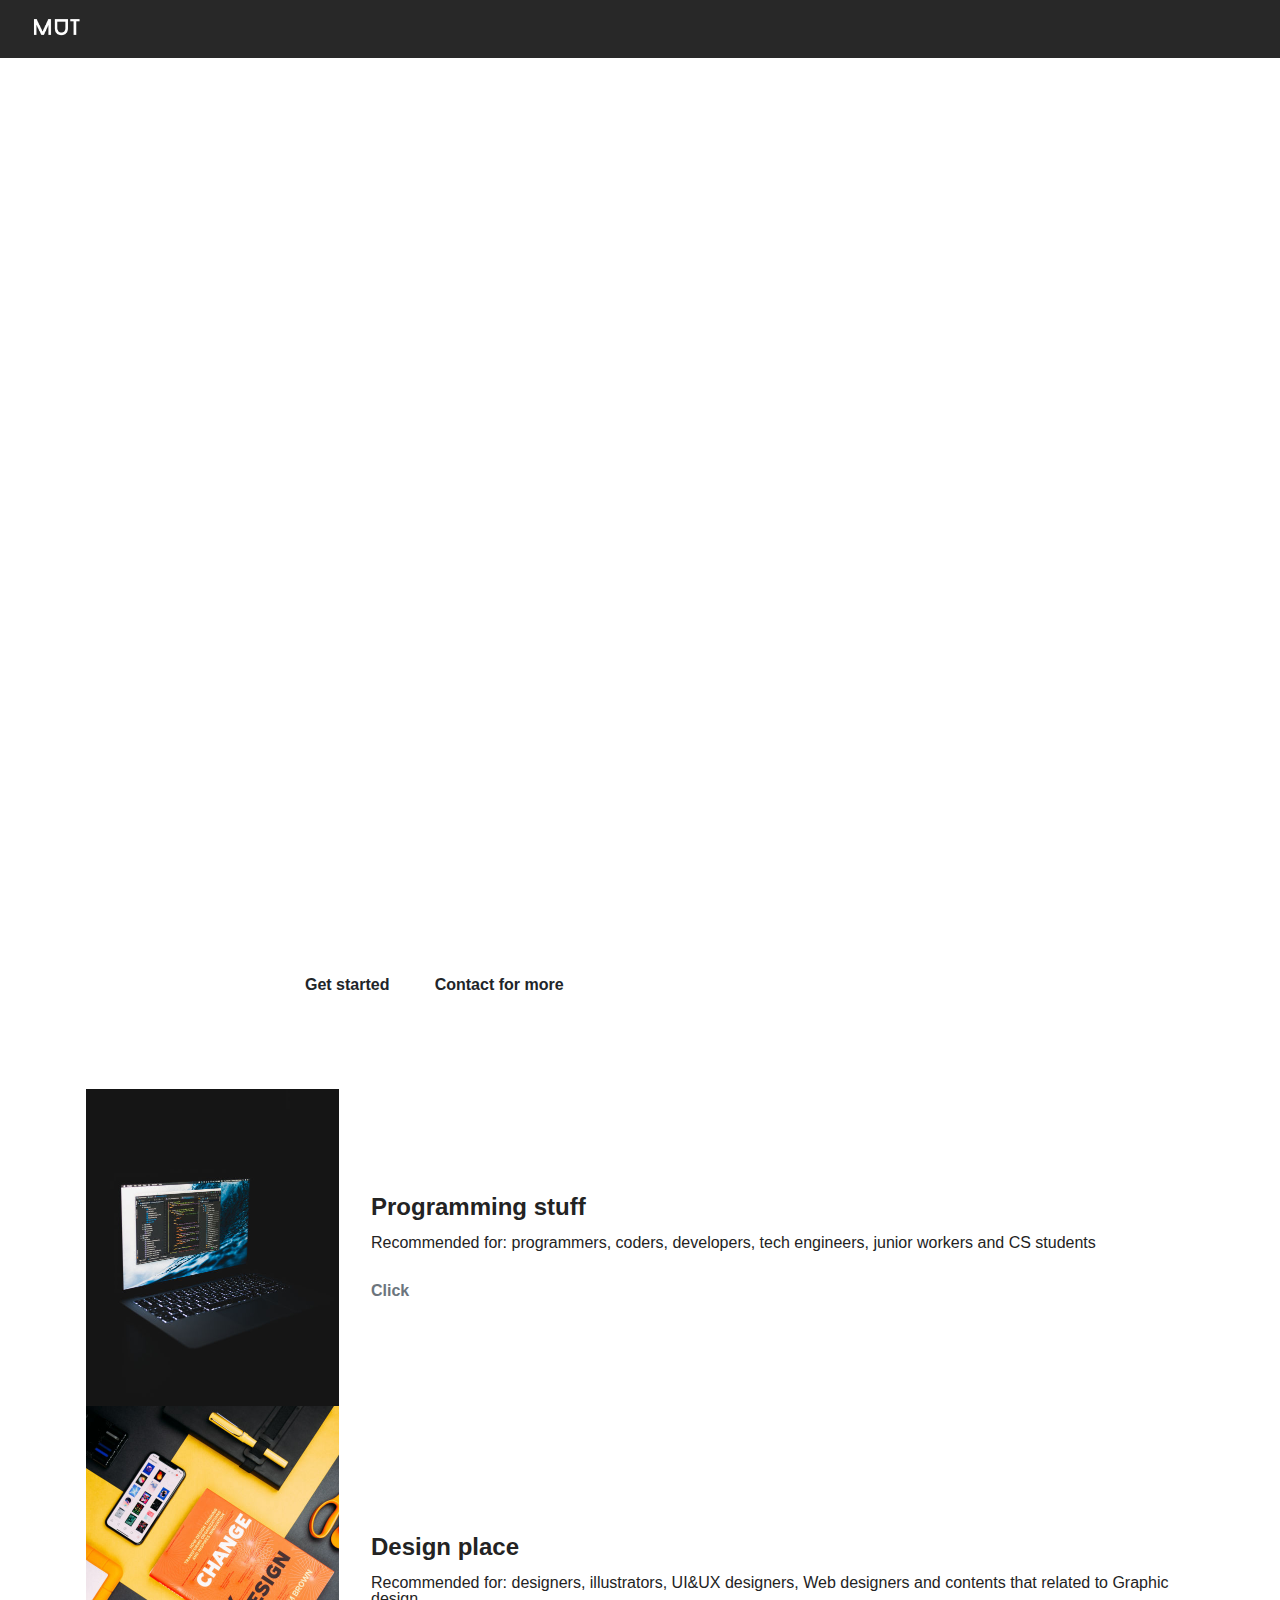
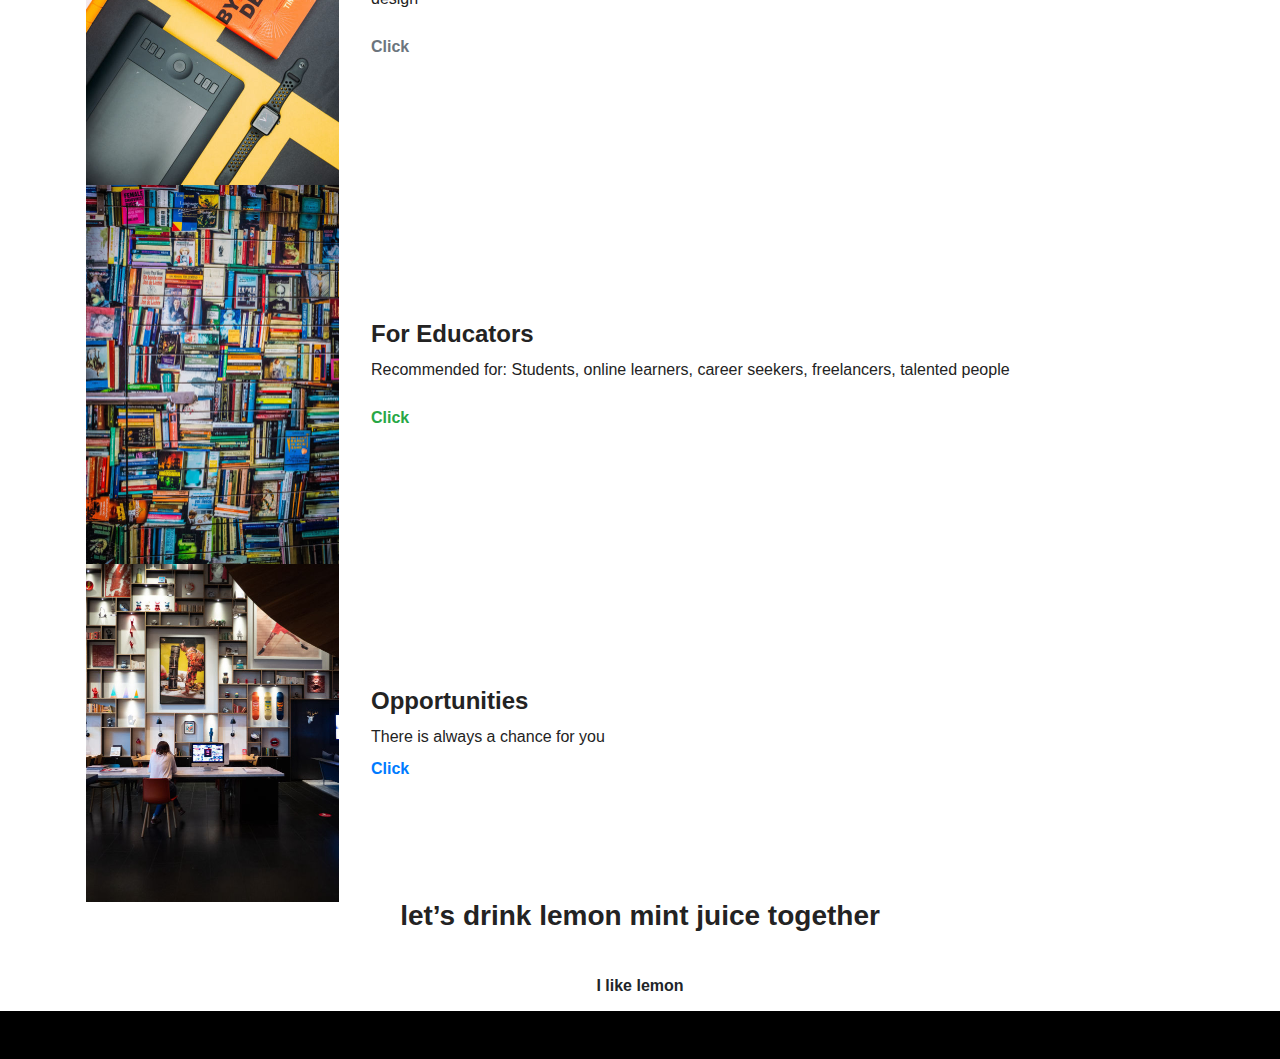
==== commit dad7a095: "Update index.html" ====
--- a/index.html
+++ b/index.html
@@ -221,7 +221,7 @@
         </div>
     </div>
 
-</section><section style="background-color: #000000; font-family: -apple-system, BlinkMacSystemFont, 'Segoe UI', 'Roboto', 'Helvetica Neue', Arial, sans-serif; color:#aaa; font-size:12px; padding: 0; align-items: center; display: flex;"><a href="" style="flex: 1 1; height: 3rem; padding-left: 1rem;"></a><p style="flex: 0 0 auto; margin:0; padding-right:1rem;"><a href="https://mobirise.site/c" style="color:#aaa;"> </a> </p></section><script src="assets/web/assets/jquery/jquery.min.js"></script>  <script src="assets/popper/popper.min.js"></script>  <script src="assets/tether/tether.min.js"></script>  <script src="assets/bootstrap/js/bootstrap.min.js"></script>  <script src="assets/smoothscroll/smooth-scroll.js"></script>  <script src="assets/dropdown/js/nav-dropdown.js"></script>  <script src="assets/dropdown/js/navbar-dropdown.js"></script>  <script src="assets/touchswipe/jquery.touch-swipe.min.js"></script>  <script src="assets/theme/js/script.js"></script>  
+</section><section style="background-color: #000000; font-family: -apple-system, BlinkMacSystemFont, 'Segoe UI', 'Roboto', 'Helvetica Neue', Arial, sans-serif; color:#aaa; font-size:12px; padding: 0; align-items: center; display: flex;"><a ="" style="flex: 1 1; height: 3rem; padding-left: 1rem;"></a><p style="flex: 0 0 auto; margin:0; padding-right:1rem;"><a ="" style="color:#aaa;"> </a> </p></section><script src="assets/web/assets/jquery/jquery.min.js"></script>  <script src="assets/popper/popper.min.js"></script>  <script src="assets/tether/tether.min.js"></script>  <script src="assets/bootstrap/js/bootstrap.min.js"></script>  <script src="assets/smoothscroll/smooth-scroll.js"></script>  <script src="assets/dropdown/js/nav-dropdown.js"></script>  <script src="assets/dropdown/js/navbar-dropdown.js"></script>  <script src="assets/touchswipe/jquery.touch-swipe.min.js"></script>  <script src="assets/theme/js/script.js"></script>  
 
     
 </body>
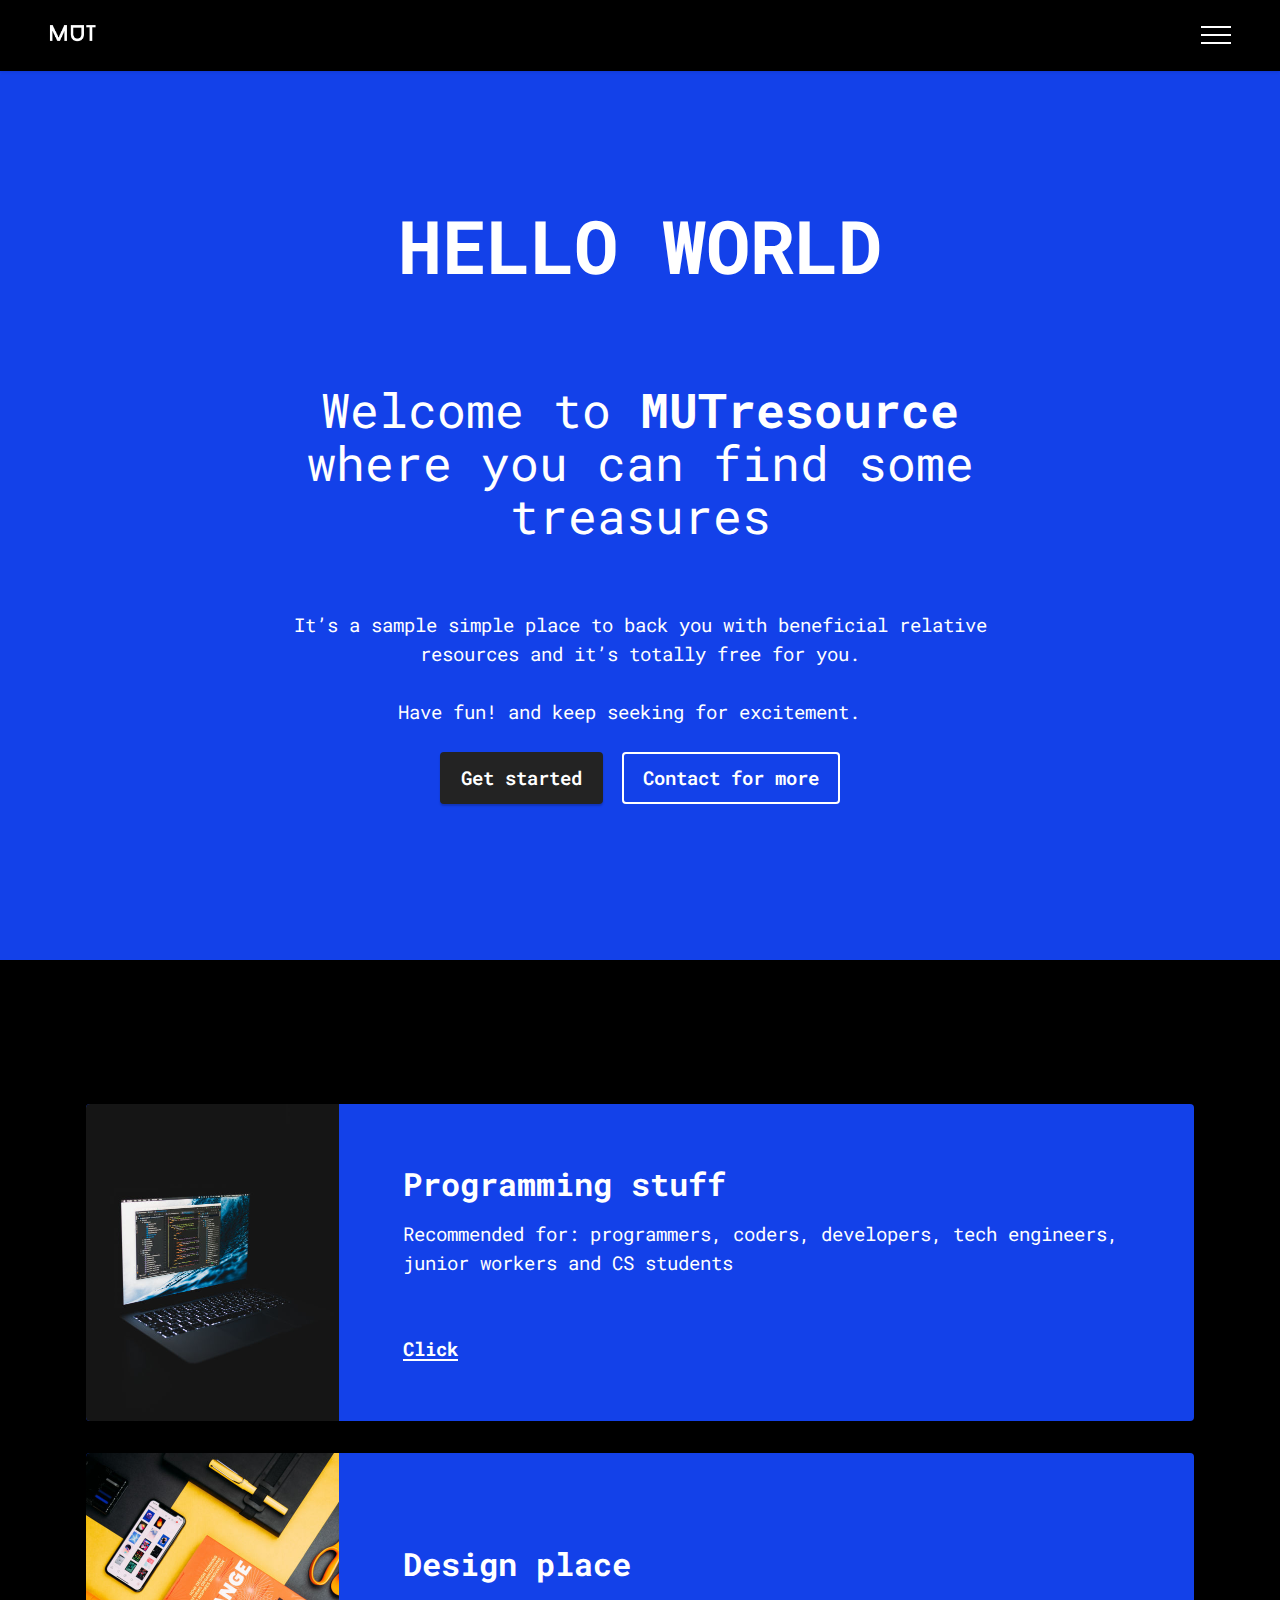
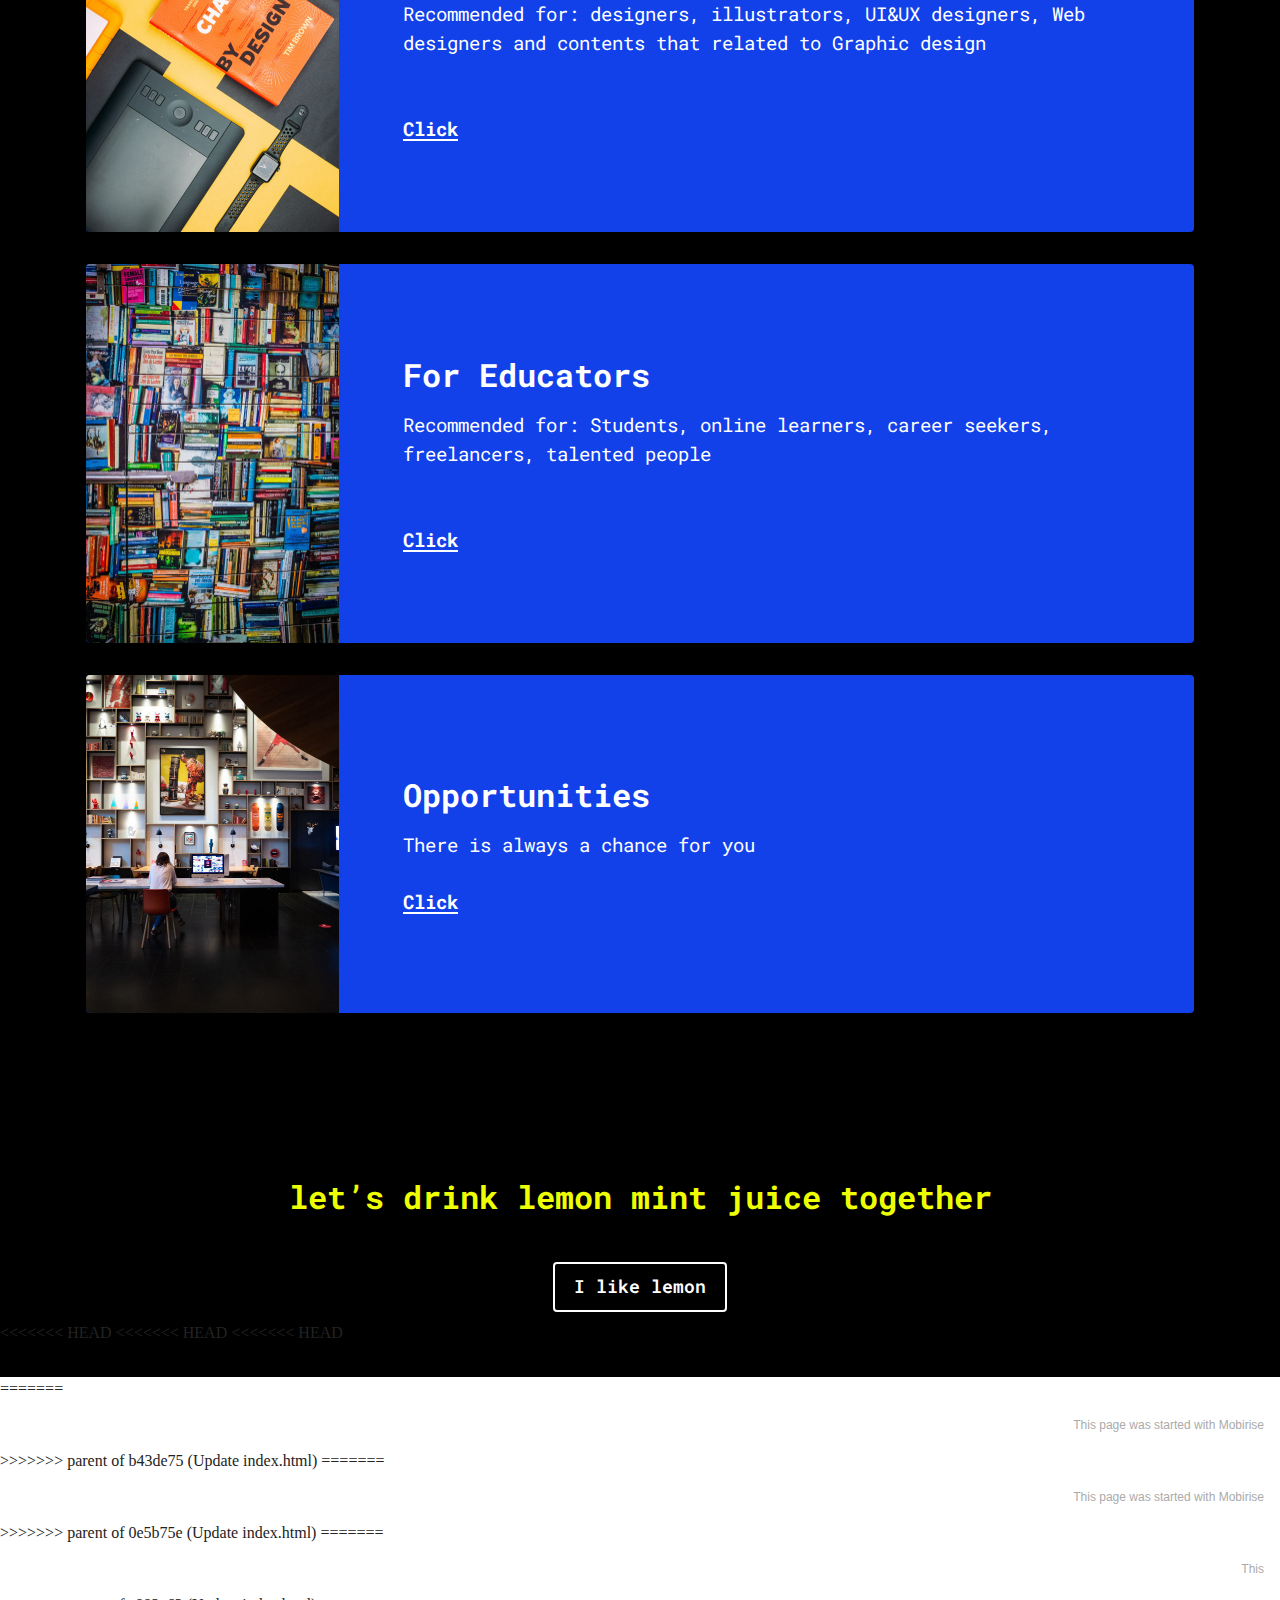
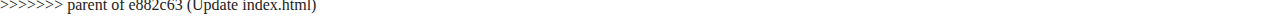
==== commit b007db5f: "Update index.html" ====
--- a/index.html
+++ b/index.html
@@ -220,9 +220,20 @@
             </div>
         </div>
     </div>
-
-</section><section style="background-color: #000000; font-family: -apple-system, BlinkMacSystemFont, 'Segoe UI', 'Roboto', 'Helvetica Neue', Arial, sans-serif; color:#aaa; font-size:12px; padding: 0; align-items: center; display: flex;"><a ="" style="flex: 1 1; height: 3rem; padding-left: 1rem;"></a><p style="flex: 0 0 auto; margin:0; padding-right:1rem;"><a ="" style="color:#aaa;"> </a> </p></section><script src="assets/web/assets/jquery/jquery.min.js"></script>  <script src="assets/popper/popper.min.js"></script>  <script src="assets/tether/tether.min.js"></script>  <script src="assets/bootstrap/js/bootstrap.min.js"></script>  <script src="assets/smoothscroll/smooth-scroll.js"></script>  <script src="assets/dropdown/js/nav-dropdown.js"></script>  <script src="assets/dropdown/js/navbar-dropdown.js"></script>  <script src="assets/touchswipe/jquery.touch-swipe.min.js"></script>  <script src="assets/theme/js/script.js"></script>  
-
-    
+<<<<<<< HEAD
+<<<<<<< HEAD
+<<<<<<< HEAD
+</section><section  src="assets/web/assets/jquery/jquery.min.js"></script>  <script src="assets/popper/popper.min.js"></script>  <script src="assets/tether/tether.min.js"></script>  <script src="assets/bootstrap/js/bootstrap.min.js"></script>  <script src="assets/smoothscroll/smooth-scroll.js"></script>  <script src="assets/dropdown/js/nav-dropdown.js"></script>  <script src="assets/dropdown/js/navbar-dropdown.js"></script>  <script src="assets/touchswipe/jquery.touch-swipe.min.js"></script>  <script src="assets/theme/js/script.js"></script>  
+=======
+</section><section style="background-color: #fff; font-family: -apple-system, BlinkMacSystemFont, 'Segoe UI', 'Roboto', 'Helvetica Neue', Arial, sans-serif; color:#aaa; font-size:12px; padding: 0; align-items: center; display: flex;"><a href="https://mobirise.site/m" style="flex: 1 1; height: 3rem; padding-left: 1rem;"></a><p style="flex: 0 0 auto; margin:0; padding-right:1rem;"><a href="https://mobirise.site/c" style="color:#aaa;">This</a> page was started with Mobirise</p></section><script src="assets/web/assets/jquery/jquery.min.js"></script>  <script src="assets/popper/popper.min.js"></script>  <script src="assets/tether/tether.min.js"></script>  <script src="assets/bootstrap/js/bootstrap.min.js"></script>  <script src="assets/smoothscroll/smooth-scroll.js"></script>  <script src="assets/dropdown/js/nav-dropdown.js"></script>  <script src="assets/dropdown/js/navbar-dropdown.js"></script>  <script src="assets/touchswipe/jquery.touch-swipe.min.js"></script>  <script src="assets/theme/js/script.js"></script>  
+>>>>>>> parent of b43de75 (Update index.html)
+=======
+</section><section style="background-color: #fff; font-family: -apple-system, BlinkMacSystemFont, 'Segoe UI', 'Roboto', 'Helvetica Neue', Arial, sans-serif; color:#aaa; font-size:12px; padding: 0; align-items: center; display: flex;"><a href="https://mobirise.site/m" style="flex: 1 1; height: 3rem; padding-left: 1rem;"></a><p style="flex: 0 0 auto; margin:0; padding-right:1rem;"><a href="https://mobirise.site/c" style="color:#aaa;">This</a> page was started with Mobirise</p></section><script src="assets/web/assets/jquery/jquery.min.js"></script>  <script src="assets/popper/popper.min.js"></script>  <script src="assets/tether/tether.min.js"></script>  <script src="assets/bootstrap/js/bootstrap.min.js"></script>  <script src="assets/smoothscroll/smooth-scroll.js"></script>  <script src="assets/dropdown/js/nav-dropdown.js"></script>  <script src="assets/dropdown/js/navbar-dropdown.js"></script>  <script src="assets/touchswipe/jquery.touch-swipe.min.js"></script>  <script src="assets/theme/js/script.js"></script>  
+>>>>>>> parent of 0e5b75e (Update index.html)
+=======
+</section><section style="; font-family: -apple-system, BlinkMacSystemFont, 'Segoe UI', 'Roboto', 'Helvetica Neue', Arial, sans-serif; color:#aaa; font-size:12px; padding: 0; align-items: center; display: flex;"><a href="" style="flex: 1 1; height: 3rem; padding-left: 1rem;"></a><p style="flex: 0 0 auto; margin:0; padding-right:1rem;"><a href="" style="color:#aaa;">This</a></p></section><script src="assets/web/assets/jquery/jquery.min.js"></script>  <script src="assets/popper/popper.min.js"></script>  <script src="assets/tether/tether.min.js"></script>  <script src="assets/bootstrap/js/bootstrap.min.js"></script>  <script src="assets/smoothscroll/smooth-scroll.js"></script>  <script src="assets/dropdown/js/nav-dropdown.js"></script>  <script src="assets/dropdown/js/navbar-dropdown.js"></script>  <script src="assets/touchswipe/jquery.touch-swipe.min.js"></script>  <script src="assets/theme/js/script.js"></script>  
+>>>>>>> parent of e882c63 (Update index.html)
+  
+  
 </body>
-</html>
+</html>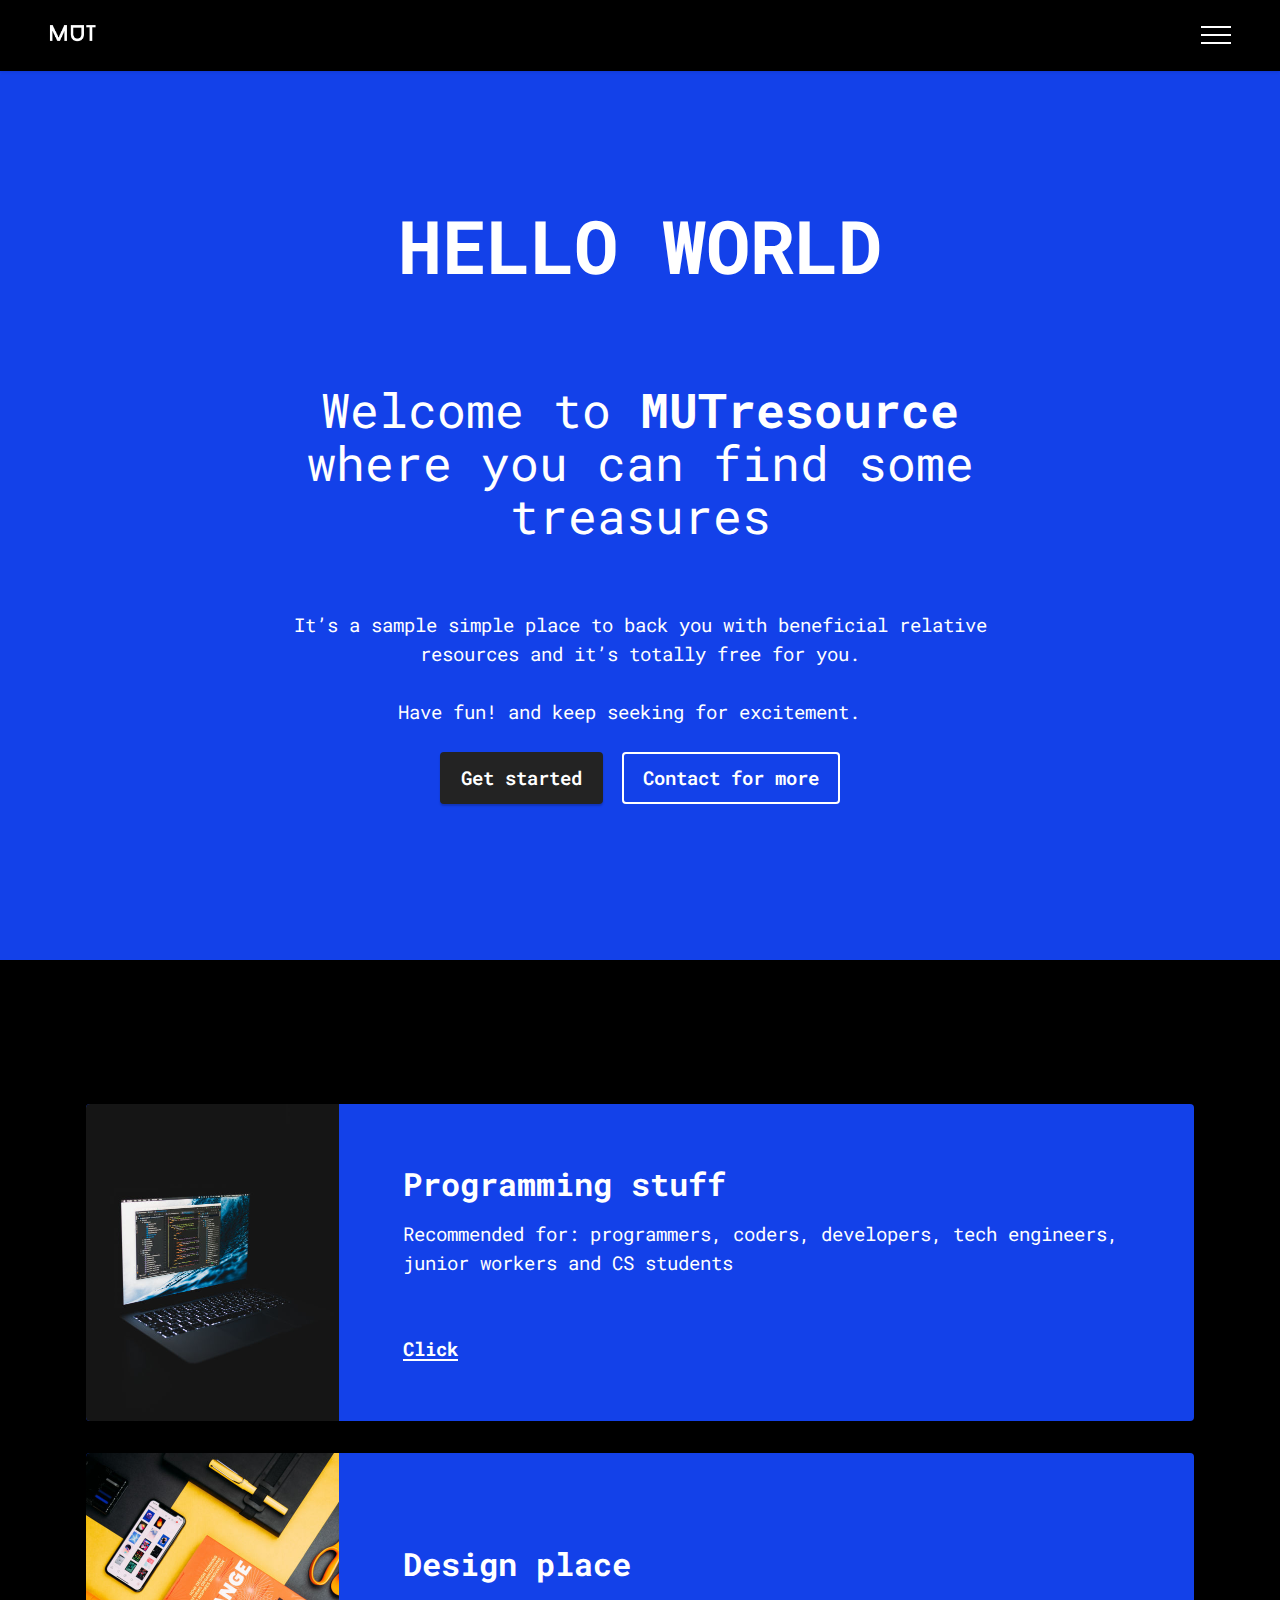
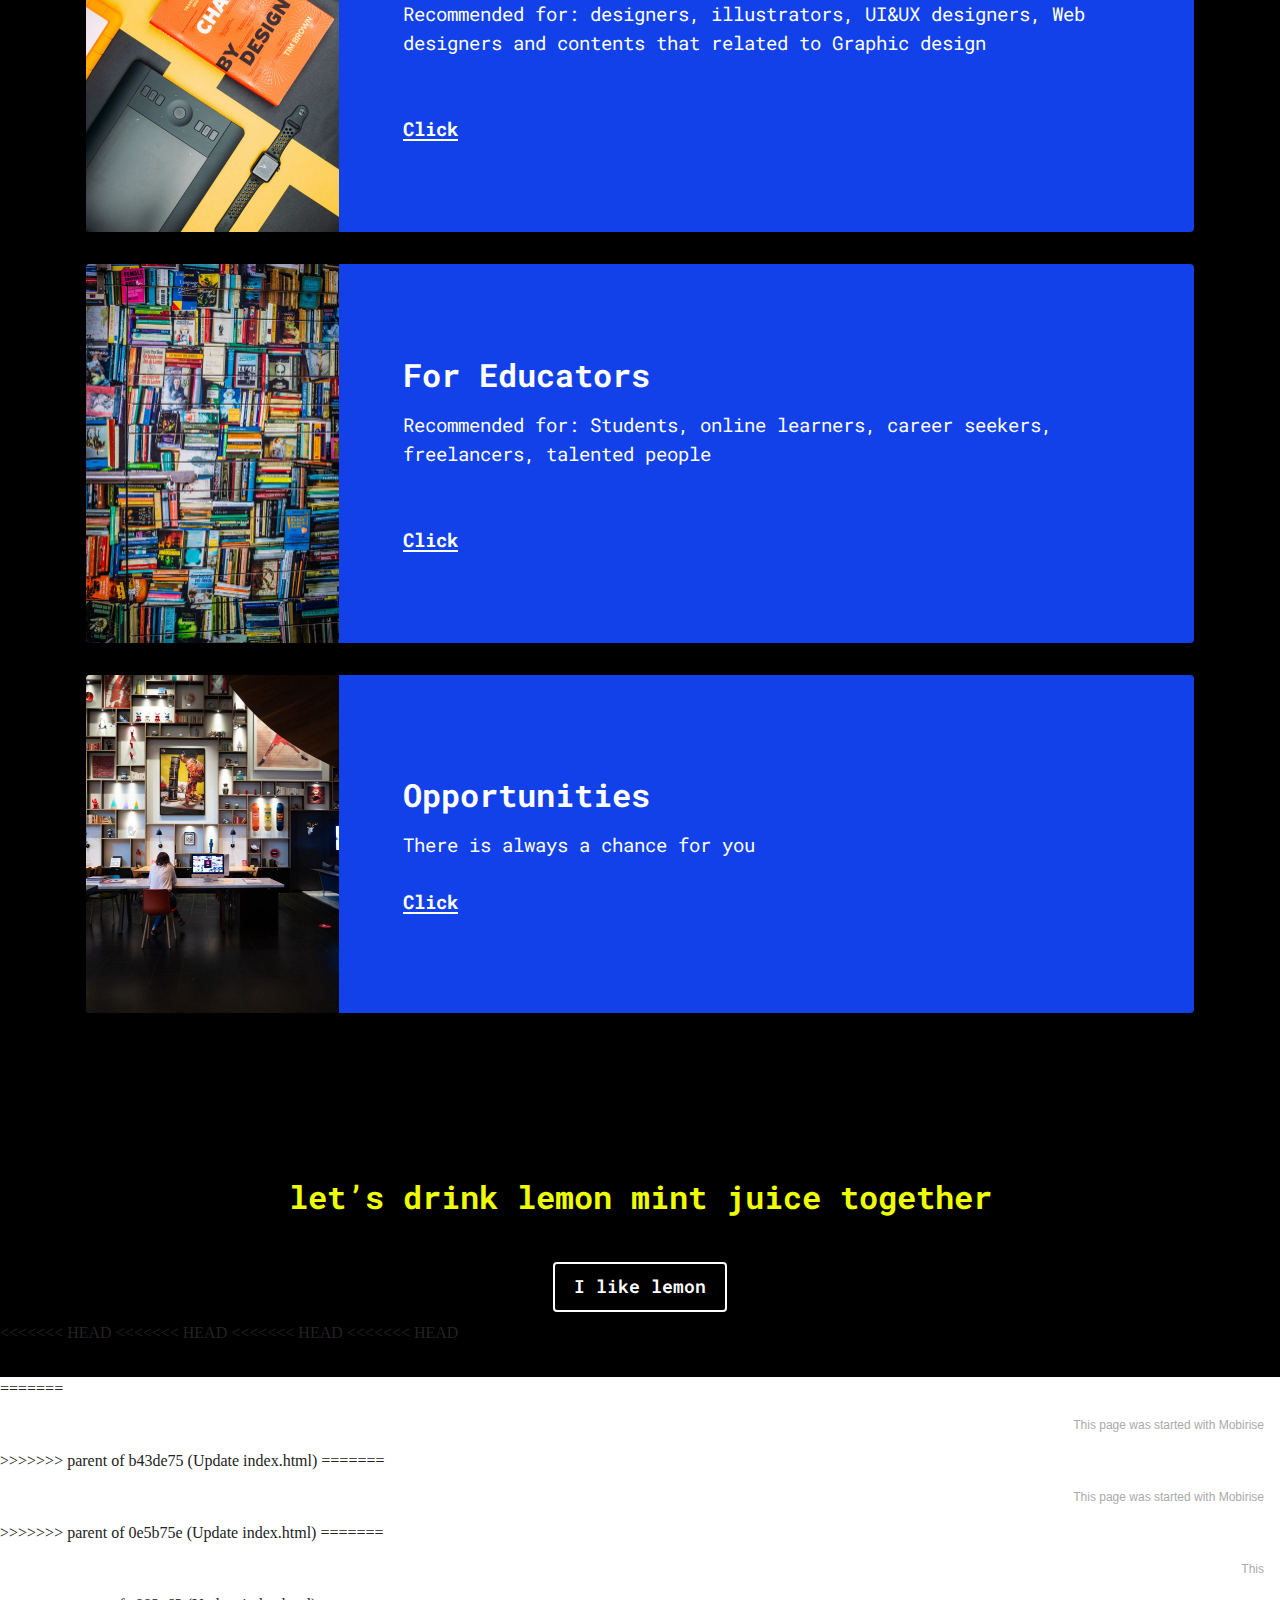
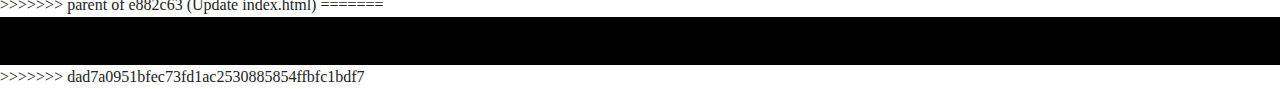
==== commit 9b8d9e11: "Update index.html" ====
--- a/index.html
+++ b/index.html
@@ -223,6 +223,7 @@
 <<<<<<< HEAD
 <<<<<<< HEAD
 <<<<<<< HEAD
+<<<<<<< HEAD
 </section><section  src="assets/web/assets/jquery/jquery.min.js"></script>  <script src="assets/popper/popper.min.js"></script>  <script src="assets/tether/tether.min.js"></script>  <script src="assets/bootstrap/js/bootstrap.min.js"></script>  <script src="assets/smoothscroll/smooth-scroll.js"></script>  <script src="assets/dropdown/js/nav-dropdown.js"></script>  <script src="assets/dropdown/js/navbar-dropdown.js"></script>  <script src="assets/touchswipe/jquery.touch-swipe.min.js"></script>  <script src="assets/theme/js/script.js"></script>  
 =======
 </section><section style="background-color: #fff; font-family: -apple-system, BlinkMacSystemFont, 'Segoe UI', 'Roboto', 'Helvetica Neue', Arial, sans-serif; color:#aaa; font-size:12px; padding: 0; align-items: center; display: flex;"><a href="https://mobirise.site/m" style="flex: 1 1; height: 3rem; padding-left: 1rem;"></a><p style="flex: 0 0 auto; margin:0; padding-right:1rem;"><a href="https://mobirise.site/c" style="color:#aaa;">This</a> page was started with Mobirise</p></section><script src="assets/web/assets/jquery/jquery.min.js"></script>  <script src="assets/popper/popper.min.js"></script>  <script src="assets/tether/tether.min.js"></script>  <script src="assets/bootstrap/js/bootstrap.min.js"></script>  <script src="assets/smoothscroll/smooth-scroll.js"></script>  <script src="assets/dropdown/js/nav-dropdown.js"></script>  <script src="assets/dropdown/js/navbar-dropdown.js"></script>  <script src="assets/touchswipe/jquery.touch-swipe.min.js"></script>  <script src="assets/theme/js/script.js"></script>  
@@ -235,5 +236,11 @@
 >>>>>>> parent of e882c63 (Update index.html)
   
   
+=======
+
+</section><section style="background-color: #000000; font-family: -apple-system, BlinkMacSystemFont, 'Segoe UI', 'Roboto', 'Helvetica Neue', Arial, sans-serif; color:#aaa; font-size:12px; padding: 0; align-items: center; display: flex;"><a ="" style="flex: 1 1; height: 3rem; padding-left: 1rem;"></a><p style="flex: 0 0 auto; margin:0; padding-right:1rem;"><a ="" style="color:#aaa;"> </a> </p></section><script src="assets/web/assets/jquery/jquery.min.js"></script>  <script src="assets/popper/popper.min.js"></script>  <script src="assets/tether/tether.min.js"></script>  <script src="assets/bootstrap/js/bootstrap.min.js"></script>  <script src="assets/smoothscroll/smooth-scroll.js"></script>  <script src="assets/dropdown/js/nav-dropdown.js"></script>  <script src="assets/dropdown/js/navbar-dropdown.js"></script>  <script src="assets/touchswipe/jquery.touch-swipe.min.js"></script>  <script src="assets/theme/js/script.js"></script>  
+
+    
+>>>>>>> dad7a0951bfec73fd1ac2530885854ffbfc1bdf7
 </body>
-</html>+</html>
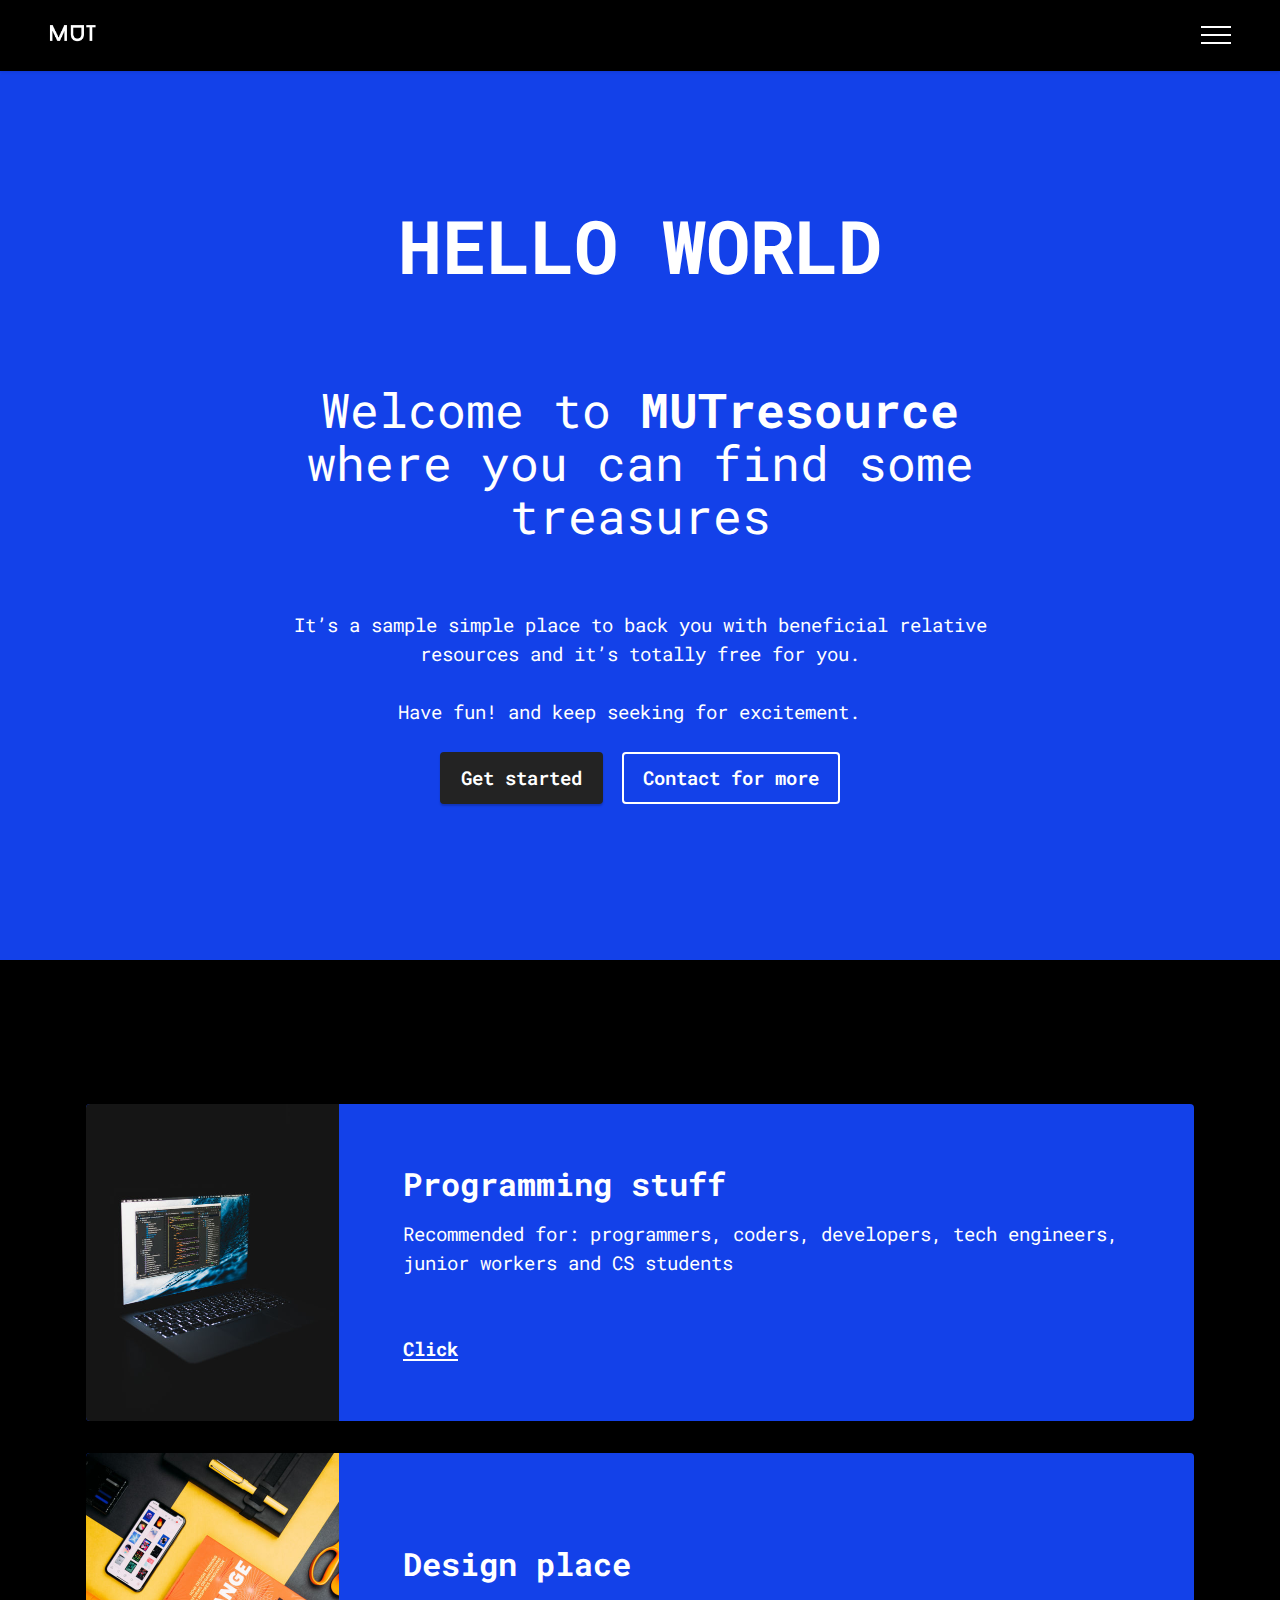
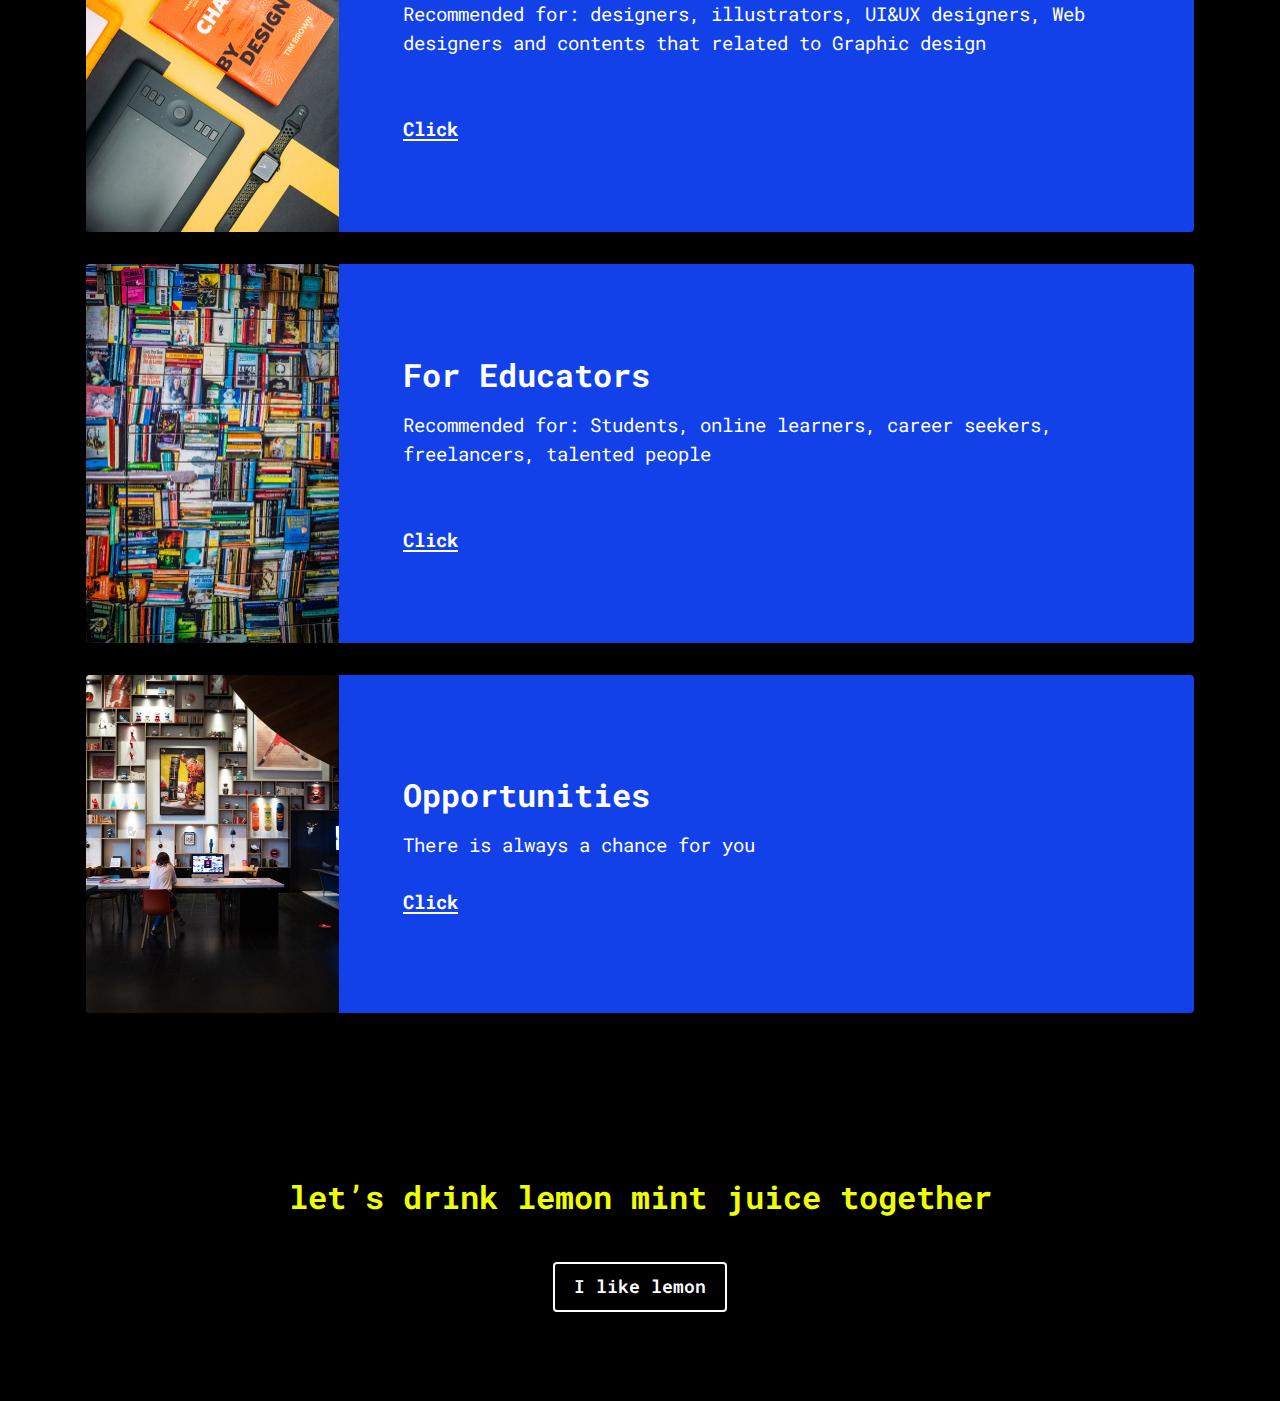
==== commit 1cf78547: "Update index.html" ====
--- a/index.html
+++ b/index.html
@@ -220,27 +220,11 @@
             </div>
         </div>
     </div>
-<<<<<<< HEAD
-<<<<<<< HEAD
-<<<<<<< HEAD
-<<<<<<< HEAD
-</section><section  src="assets/web/assets/jquery/jquery.min.js"></script>  <script src="assets/popper/popper.min.js"></script>  <script src="assets/tether/tether.min.js"></script>  <script src="assets/bootstrap/js/bootstrap.min.js"></script>  <script src="assets/smoothscroll/smooth-scroll.js"></script>  <script src="assets/dropdown/js/nav-dropdown.js"></script>  <script src="assets/dropdown/js/navbar-dropdown.js"></script>  <script src="assets/touchswipe/jquery.touch-swipe.min.js"></script>  <script src="assets/theme/js/script.js"></script>  
-=======
-</section><section style="background-color: #fff; font-family: -apple-system, BlinkMacSystemFont, 'Segoe UI', 'Roboto', 'Helvetica Neue', Arial, sans-serif; color:#aaa; font-size:12px; padding: 0; align-items: center; display: flex;"><a href="https://mobirise.site/m" style="flex: 1 1; height: 3rem; padding-left: 1rem;"></a><p style="flex: 0 0 auto; margin:0; padding-right:1rem;"><a href="https://mobirise.site/c" style="color:#aaa;">This</a> page was started with Mobirise</p></section><script src="assets/web/assets/jquery/jquery.min.js"></script>  <script src="assets/popper/popper.min.js"></script>  <script src="assets/tether/tether.min.js"></script>  <script src="assets/bootstrap/js/bootstrap.min.js"></script>  <script src="assets/smoothscroll/smooth-scroll.js"></script>  <script src="assets/dropdown/js/nav-dropdown.js"></script>  <script src="assets/dropdown/js/navbar-dropdown.js"></script>  <script src="assets/touchswipe/jquery.touch-swipe.min.js"></script>  <script src="assets/theme/js/script.js"></script>  
->>>>>>> parent of b43de75 (Update index.html)
-=======
-</section><section style="background-color: #fff; font-family: -apple-system, BlinkMacSystemFont, 'Segoe UI', 'Roboto', 'Helvetica Neue', Arial, sans-serif; color:#aaa; font-size:12px; padding: 0; align-items: center; display: flex;"><a href="https://mobirise.site/m" style="flex: 1 1; height: 3rem; padding-left: 1rem;"></a><p style="flex: 0 0 auto; margin:0; padding-right:1rem;"><a href="https://mobirise.site/c" style="color:#aaa;">This</a> page was started with Mobirise</p></section><script src="assets/web/assets/jquery/jquery.min.js"></script>  <script src="assets/popper/popper.min.js"></script>  <script src="assets/tether/tether.min.js"></script>  <script src="assets/bootstrap/js/bootstrap.min.js"></script>  <script src="assets/smoothscroll/smooth-scroll.js"></script>  <script src="assets/dropdown/js/nav-dropdown.js"></script>  <script src="assets/dropdown/js/navbar-dropdown.js"></script>  <script src="assets/touchswipe/jquery.touch-swipe.min.js"></script>  <script src="assets/theme/js/script.js"></script>  
->>>>>>> parent of 0e5b75e (Update index.html)
-=======
-</section><section style="; font-family: -apple-system, BlinkMacSystemFont, 'Segoe UI', 'Roboto', 'Helvetica Neue', Arial, sans-serif; color:#aaa; font-size:12px; padding: 0; align-items: center; display: flex;"><a href="" style="flex: 1 1; height: 3rem; padding-left: 1rem;"></a><p style="flex: 0 0 auto; margin:0; padding-right:1rem;"><a href="" style="color:#aaa;">This</a></p></section><script src="assets/web/assets/jquery/jquery.min.js"></script>  <script src="assets/popper/popper.min.js"></script>  <script src="assets/tether/tether.min.js"></script>  <script src="assets/bootstrap/js/bootstrap.min.js"></script>  <script src="assets/smoothscroll/smooth-scroll.js"></script>  <script src="assets/dropdown/js/nav-dropdown.js"></script>  <script src="assets/dropdown/js/navbar-dropdown.js"></script>  <script src="assets/touchswipe/jquery.touch-swipe.min.js"></script>  <script src="assets/theme/js/script.js"></script>  
->>>>>>> parent of e882c63 (Update index.html)
-  
-  
-=======
-
-</section><section style="background-color: #000000; font-family: -apple-system, BlinkMacSystemFont, 'Segoe UI', 'Roboto', 'Helvetica Neue', Arial, sans-serif; color:#aaa; font-size:12px; padding: 0; align-items: center; display: flex;"><a ="" style="flex: 1 1; height: 3rem; padding-left: 1rem;"></a><p style="flex: 0 0 auto; margin:0; padding-right:1rem;"><a ="" style="color:#aaa;"> </a> </p></section><script src="assets/web/assets/jquery/jquery.min.js"></script>  <script src="assets/popper/popper.min.js"></script>  <script src="assets/tether/tether.min.js"></script>  <script src="assets/bootstrap/js/bootstrap.min.js"></script>  <script src="assets/smoothscroll/smooth-scroll.js"></script>  <script src="assets/dropdown/js/nav-dropdown.js"></script>  <script src="assets/dropdown/js/navbar-dropdown.js"></script>  <script src="assets/touchswipe/jquery.touch-swipe.min.js"></script>  <script src="assets/theme/js/script.js"></script>  
-
-    
->>>>>>> dad7a0951bfec73fd1ac2530885854ffbfc1bdf7
+
+
+</section><section style="background-color: #000000; font-family: -apple-system, BlinkMacSystemFont, 'Segoe UI', 'Roboto', 'Helvetica Neue', Arial, sans-serif; color:#aaa; font-size:12px; padding: 0; align-items: center; display: flex;"><a href="" style="flex: 1 1; height: 3rem; padding-left: 1rem;"></a><p style="flex: 0 0 auto; margin:0; padding-right:1rem;"><a href="https://mobirise.site/c" style="color:#aaa;"></a> </p></section><script src="assets/web/assets/jquery/jquery.min.js"></script>  <script src="assets/popper/popper.min.js"></script>  <script src="assets/tether/tether.min.js"></script>  <script src="assets/bootstrap/js/bootstrap.min.js"></script>  <script src="assets/smoothscroll/smooth-scroll.js"></script>  <script src="assets/dropdown/js/nav-dropdown.js"></script>  <script src="assets/dropdown/js/navbar-dropdown.js"></script>  <script src="assets/touchswipe/jquery.touch-swipe.min.js"></script>  <script src="assets/theme/js/script.js"></script>  
+
+ 
+ 
 </body>
 </html>
